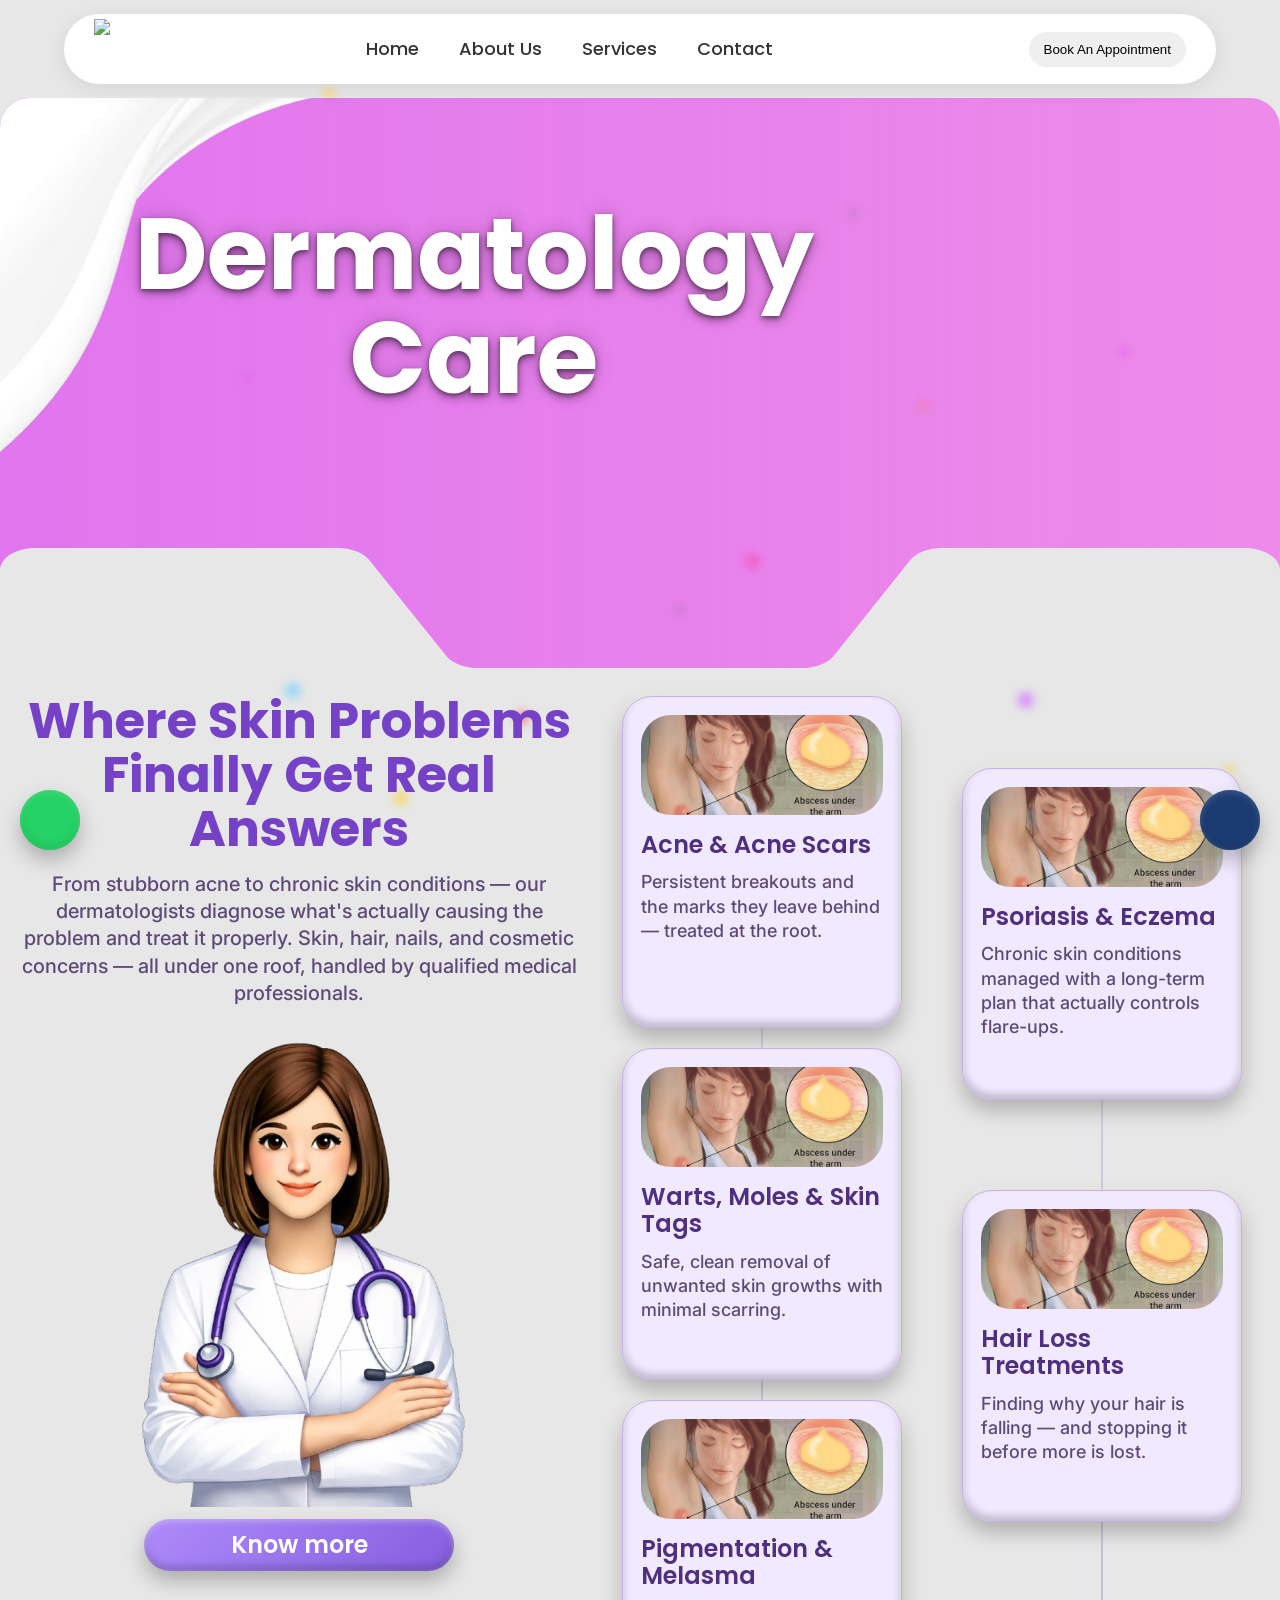
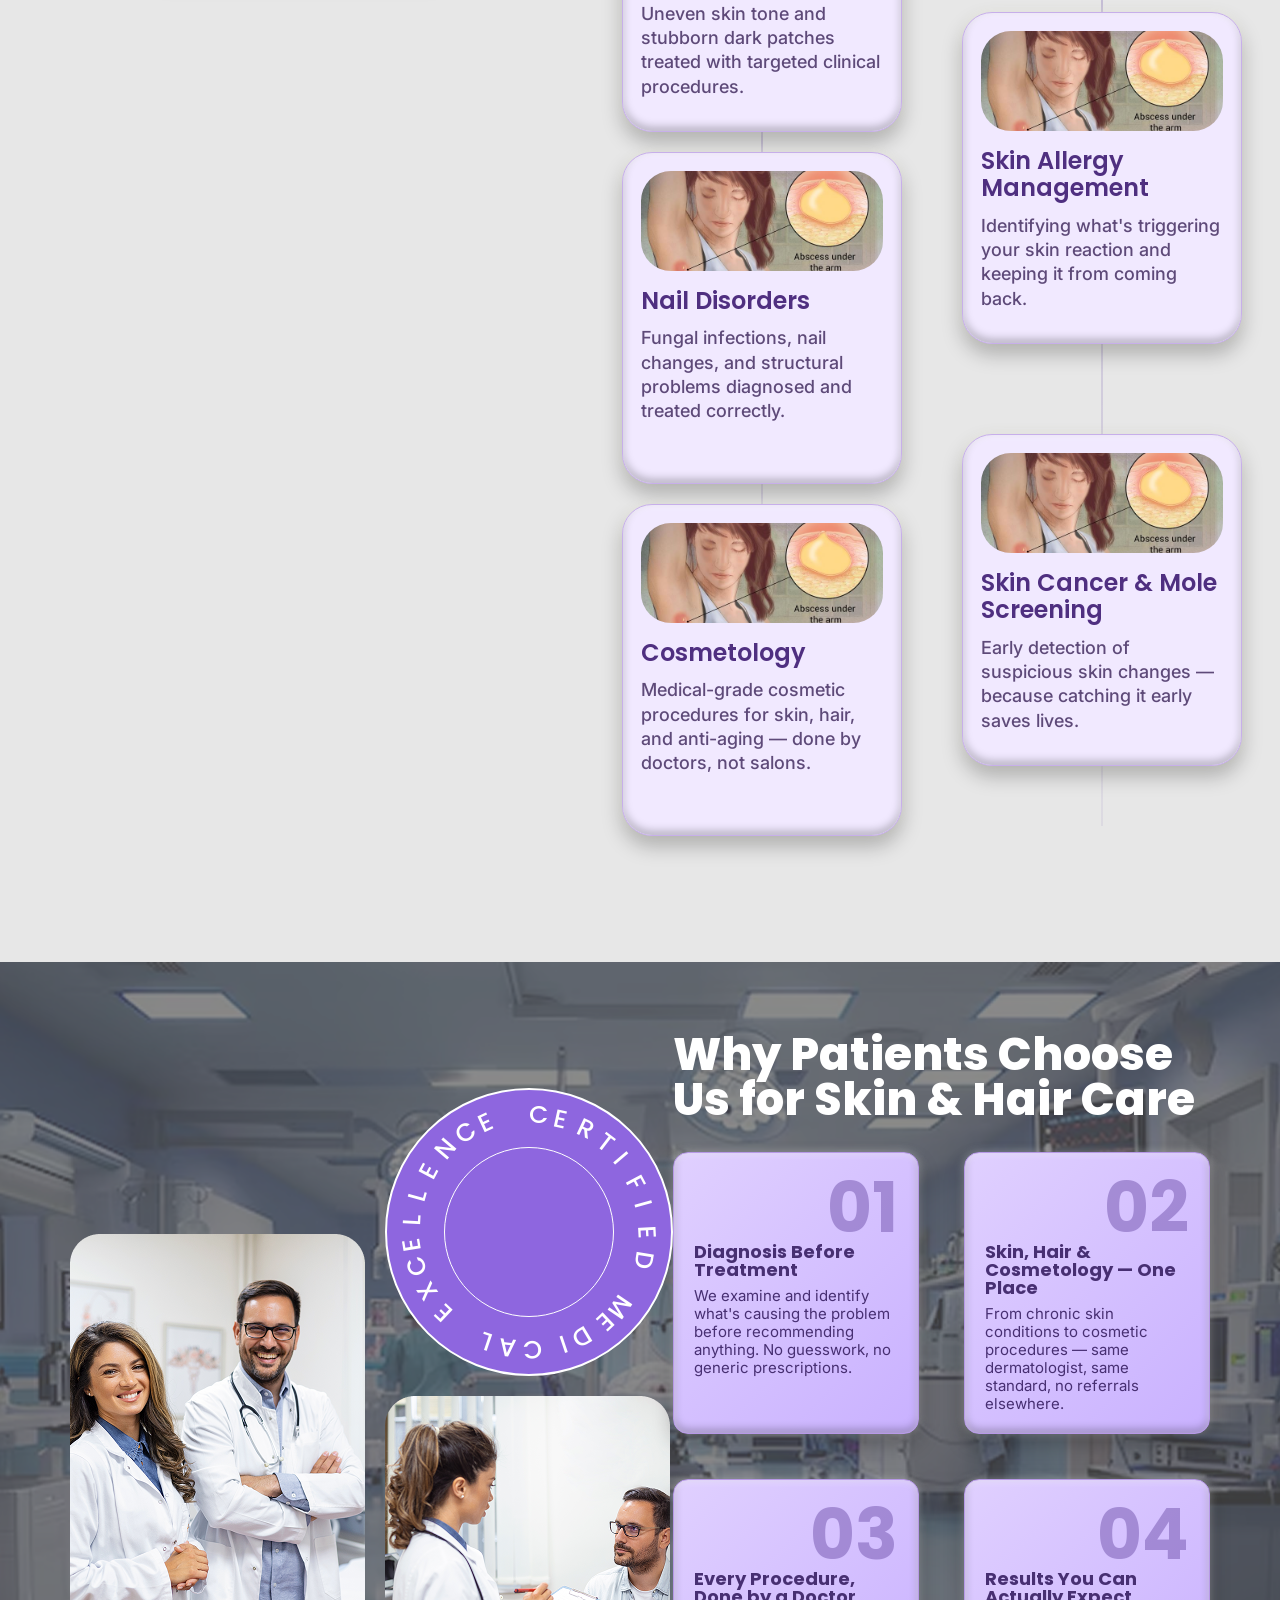
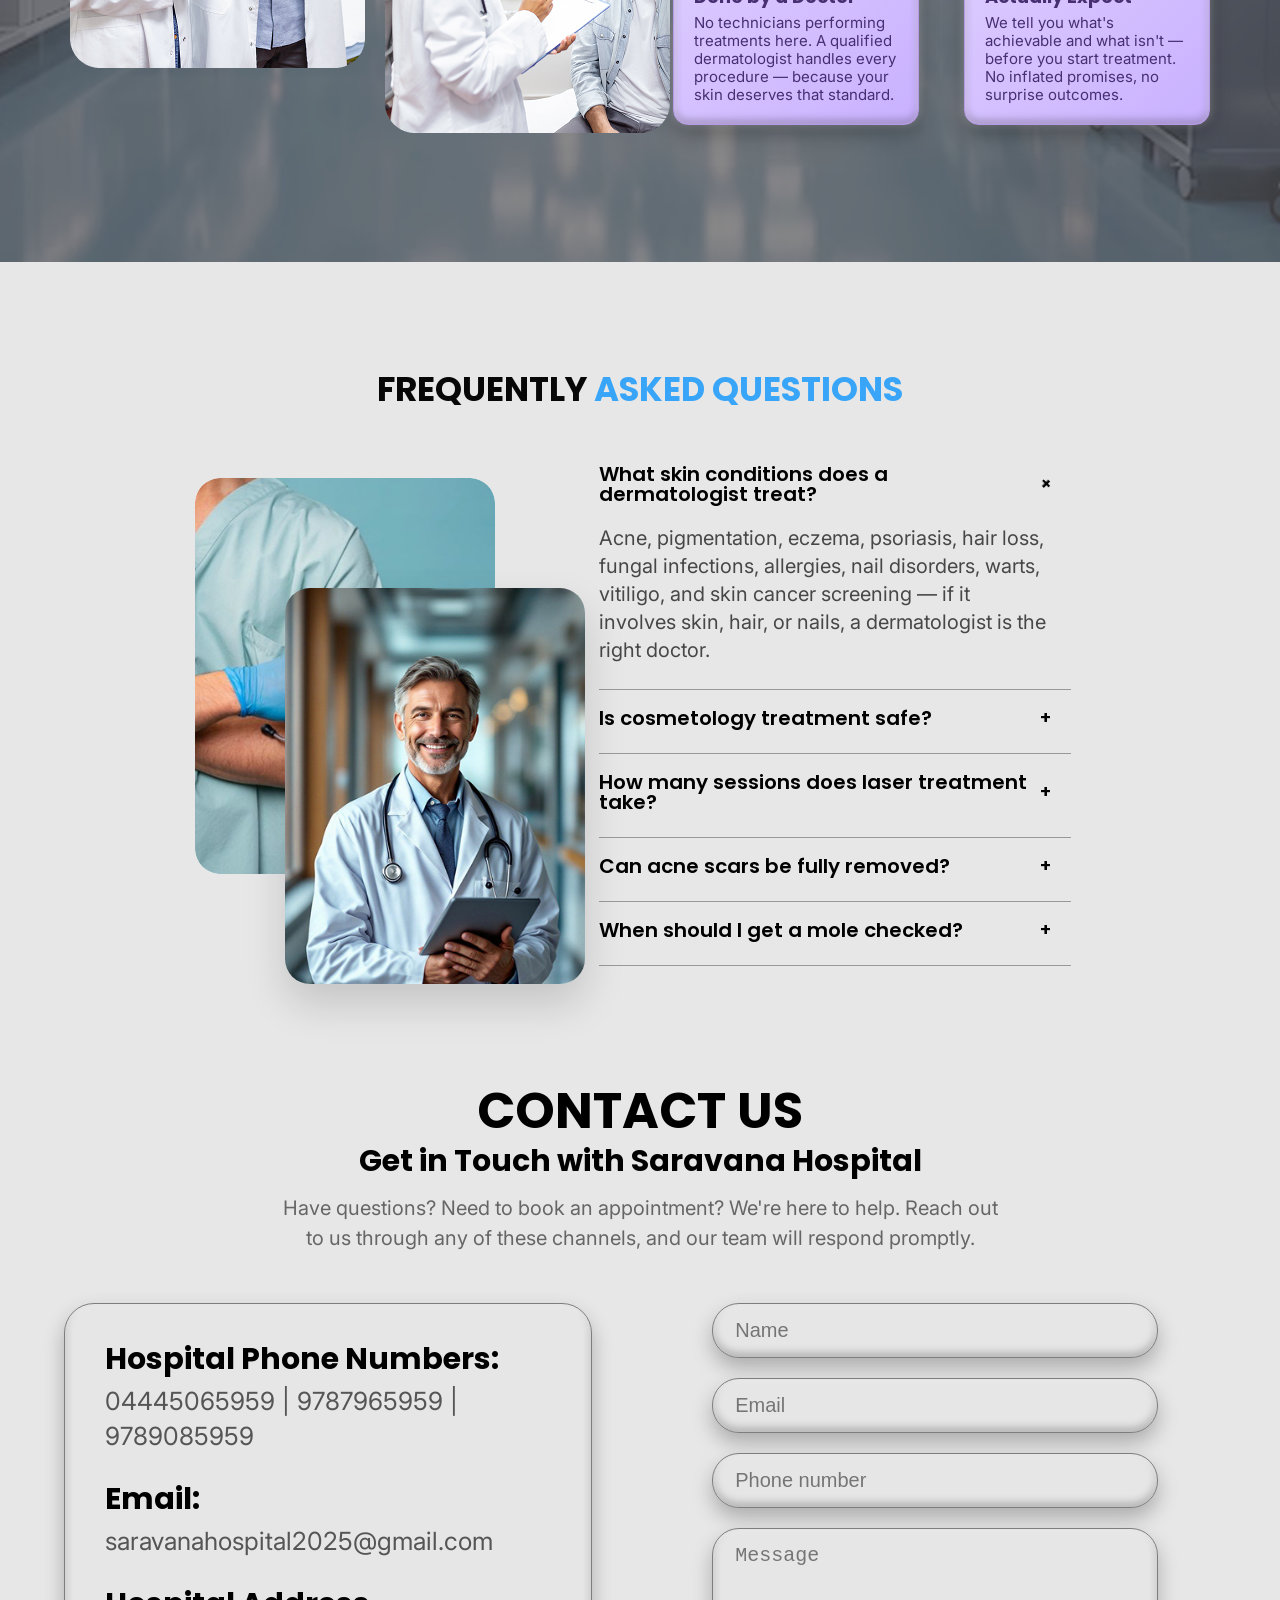
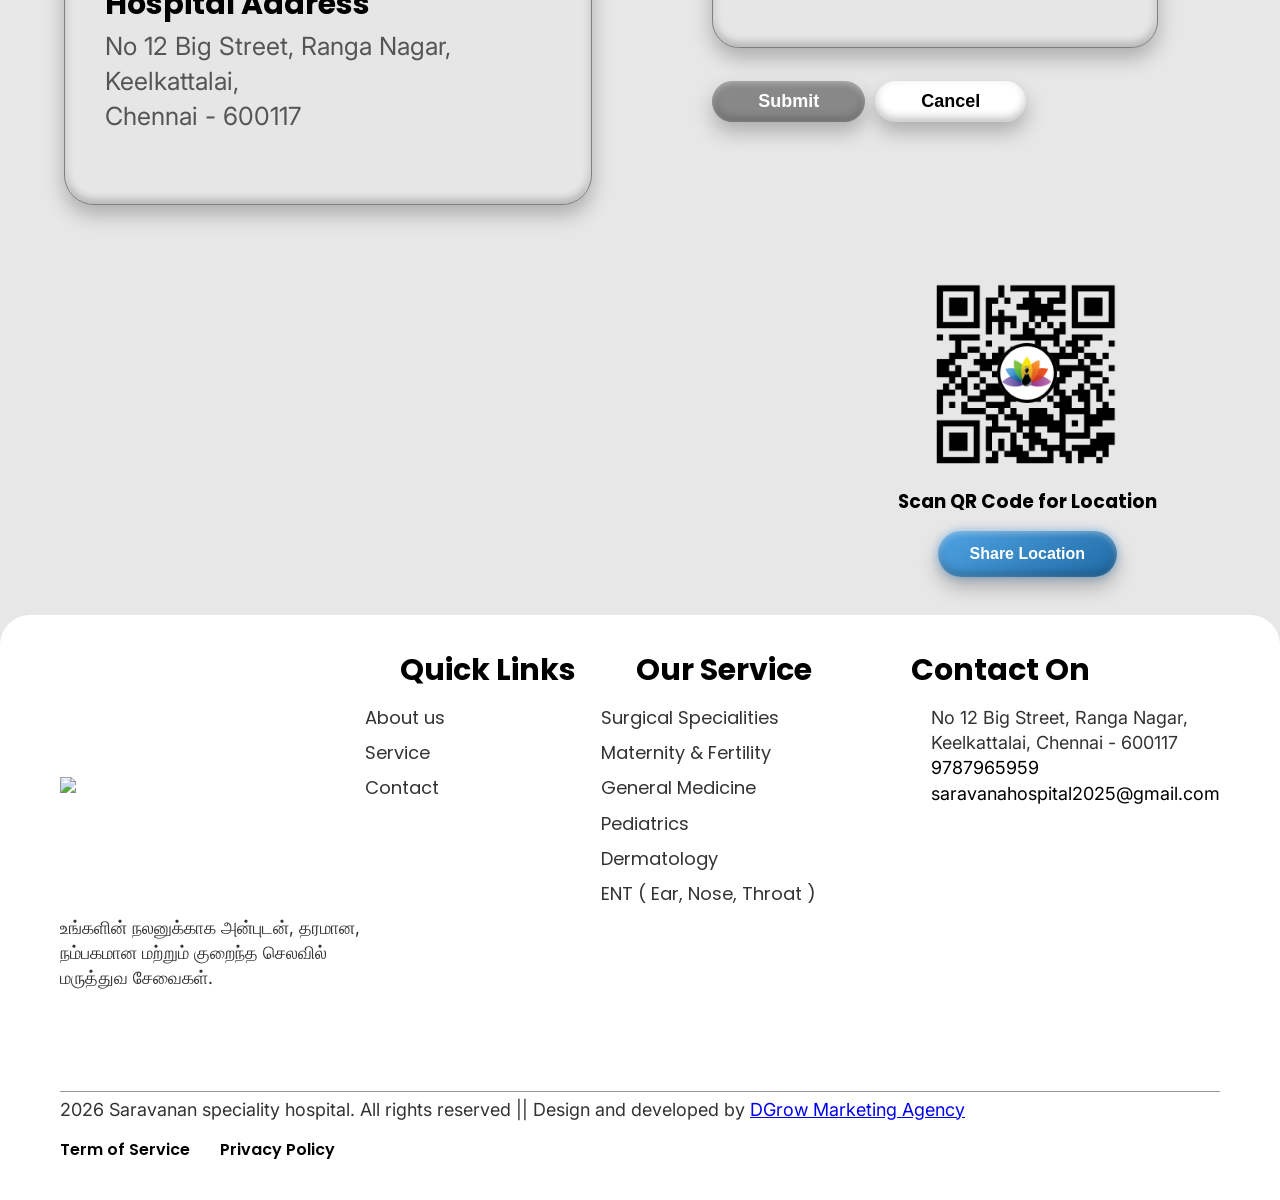
==== dermatology.html @ 681672e8 "first commit" ====
<!DOCTYPE html>
<html lang="en">
  <head>
    <meta charset="UTF-8" />
    <title>Saravavan Hospital</title>
    <meta name="viewport" content="width=device-width, initial-scale=1.0" />
    <script src="https://unpkg.com/gsap@3/dist/gsap.min.js"></script>

    <link rel="stylesheet" href="./style.css" />
    <link rel="stylesheet" href="./surgery-theme.css" />
    <link rel="stylesheet" href="./dermatology-theme.css" />

    <link
      rel="stylesheet"
      href="https://cdnjs.cloudflare.com/ajax/libs/font-awesome/7.0.1/css/all.min.css"
      integrity="sha512-2SwdPD6INVrV/lHTZbO2nodKhrnDdJK9/kg2XD1r9uGqPo1cUbujc+IYdlYdEErWNu69gVcYgdxlmVmzTWnetw=="
      crossorigin="anonymous"
      referrerpolicy="no-referrer"
    />
  </head>

  <body class="service-theme-yellow">
    <canvas id="particles-bg"></canvas>

    <div class="navbar">
      <img src="./img/Logo.png" id="navLogo" />

      <div class="nav-links">
        <ul>
          <li><a href="./index.html">Home</a></li>
          <li><a href="./index.html#about">About Us</a></li>
          <li class="services-btn">Services</li>
          <li><a href="./index.html#contact">Contact</a></li>
        </ul>
      </div>

      <button class="book-btn">Book An Appointment</button>

      <div class="hamburger">
        <span></span>
        <span></span>
        <span></span>
      </div>
    </div>

    <div class="sub-menu">
      <div class="menu-container">
        <ul>
          <li><a href="./general-medicine.html">General Medicine</a></li>
          <li><a href="./maternity.html">Maternity</a></li>
          <li><a href="./surgery.html">Surgery</a></li>
          <li><a href="./pediatricks.html">Pediatrics</a></li>
          <li><a href="./dermatology.html">Dermatology</a></li>
          <li><a href="./ent.html">ENT</a></li>
          <li><a href="./yoga.html">Yoga</a></li>
        </ul>
      </div>
    </div>

    <section class="page-top-section">
      <div class="page-top-section__content">
        <div class="page-top-layout page-top-layout--hero">
          <h1 class="hero-mid-title">
            <span>Dermatology</span>
            <span>Care</span>
          </h1>
          <div class="page-right-image">
            <img
              class="page-overlay"
              src="./img/logo-dep/saravanan 5.png"
              alt=""
            />
          </div>
        </div>
        <!-- <div class="page-ceter">
          <img src="./img/surgery.png" alt="" />
        </div> -->
      </div>

      <!-- SVG Shape -->
      <div class="page-top-section__shape">
        <svg
          viewBox="0 0 1440 215"
          preserveAspectRatio="none"
          xmlns="http://www.w3.org/2000/svg"
        >
          <path
            d="M0 40.0001C0 17.9087 17.9086 0 40 0H379.868C394.972 0 408.789 8.5079 415.587 21.9955L501.913 193.256C508.711 206.743 522.528 215.251 537.632 215.251H902.317C917.448 215.251 931.284 206.713 938.069 193.189L1023.93 22.0617C1030.72 8.53771 1044.55 0 1059.68 0H1400C1422.09 0 1440 17.9086 1440 40V215H0V40.0001Z"
            fill="#E7E7E7"
          />
        </svg>
      </div>
    </section>

    <section class="treatment-chain-section" id="advanced-treatments">
      <div class="treatment-chain-shell">
        <div class="treatment-chain-layout">
          <div class="treatment-chain-intro">
            <h2 class="reveal-on-scroll">
              Where Skin Problems Finally Get Real Answers
            </h2>
            <p class="reveal-on-scroll">
              From stubborn acne to chronic skin conditions — our dermatologists
              diagnose what's actually causing the problem and treat it
              properly. Skin, hair, nails, and cosmetic concerns — all under one
              roof, handled by qualified medical professionals.
            </p>

            <figure class="treatment-doctor reveal-on-scroll">
              <img
                src="./img/demimg.png"
                alt="Doctor portrait for treatment section"
              />
            </figure>

            <a href="#" class="treatment-chain-btn reveal-on-scroll"
              >Know more</a
            >
          </div>

          <div class="treatment-chain-grid">
            <div class="treatment-column treatment-column-left"></div>
            <div class="treatment-column treatment-column-right"></div>
          </div>
        </div>
      </div>
    </section>

    <!-- <section class="surgical-section">
      <h2>Surgical Specialties</h2>

      <div class="card-grid"></div>
    </section> -->

    <!-- MODAL (UNCHANGED) -->
    <div class="modal" id="modal">
      <div class="modal-content">
        <span class="close" onclick="closeModal()">&times;</span>
        <img id="modalImg" alt="Service image" />
        <div class="modal-text">
          <h2 id="modalTitle"></h2>
          <div id="modalDesc"></div>
          <a id="modalCta" class="modal-cta-btn" href="tel:04445065959"
            >Book Appointment</a
          >
        </div>
      </div>
    </div>

    <section class="why-container">
      <div class="img-why">
        <div class="why-img1">
          <img src="./img/w1.png" alt="" />
        </div>

        <div class="why-img2">
          <div class="why-img2-inner1">
            <!-- Circle Badge -->
            <div class="circle-con">
              <div class="outer-circle">
                <div class="text-circle" id="textCircle"></div>

                <div class="inner-circle">
                  <img src="./img/Logo.png" alt="" />
                </div>
              </div>
            </div>
          </div>

          <div class="why-img2-inner2">
            <img src="./img/w2.png" alt="" />
          </div>
        </div>
      </div>

      <div class="why-section-text">
        <div class="why-heading">
          <h2>Why Patients Choose Us for Skin & Hair Care</h2>
          <!-- <p>
            When you choose Saravanan Hospitals, you're choosing a healthcare
            partner that values your time, health, and peace of mind.
          </p> -->
        </div>

        <div class="why-box-container">
          <div class="why-box">
            <div class="why-box-head">
              <div class="why-box-icon">
                <img src="img/i (2).png" alt="" />
              </div>
              <div class="why-box-num">01</div>
            </div>
            <div class="why-box-body">
              <h3>Diagnosis Before Treatment</h3>
              <p>
                We examine and identify what's causing the problem before
                recommending anything. No guesswork, no generic prescriptions.
              </p>
            </div>
          </div>

          <div class="why-box">
            <div class="why-box-head">
              <div class="why-box-icon">
                <img src="img/i (1).png" alt="" />
              </div>
              <div class="why-box-num">02</div>
            </div>
            <div class="why-box-body">
              <h3>Skin, Hair & Cosmetology — One Place</h3>
              <p>
                From chronic skin conditions to cosmetic procedures — same
                dermatologist, same standard, no referrals elsewhere.
              </p>
            </div>
          </div>

          <div class="why-box">
            <div class="why-box-head">
              <div class="why-box-icon">
                <img src="img/i (3).png" alt="" />
              </div>
              <div class="why-box-num">03</div>
            </div>
            <div class="why-box-body">
              <h3>Every Procedure, Done by a Doctor</h3>
              <p>
                No technicians performing treatments here. A qualified
                dermatologist handles every procedure — because your skin
                deserves that standard.
              </p>
            </div>
          </div>

          <div class="why-box">
            <div class="why-box-head">
              <div class="why-box-icon">
                <img src="img/i (4).png" alt="" />
              </div>
              <div class="why-box-num">04</div>
            </div>
            <div class="why-box-body">
              <h3>Results You Can Actually Expect</h3>
              <p>
                We tell you what's achievable and what isn't — before you start
                treatment. No inflated promises, no surprise outcomes.
              </p>
            </div>
          </div>
        </div>
      </div>
    </section>

    <!-- ====================================== -->
    <section class="faq-section">
      <h1 class="section-title">
        FREQUENTLY
        <span> ASKED QUESTIONS</span>
      </h1>
      <div class="faq-wrapper">
        <!-- LEFT -->
        <div class="faq-left">
          <div>
            <img src="./img/Rectangle 89.jpg.jpeg" class="img-back" alt="" />
          </div>

          <div class="img-front">
            <img src="./img/Rectangle 90.jpg.jpeg" alt="" />
          </div>
        </div>
        <!-- RIGHT -->
        <div class="faq-right">
          <div class="faq-item active">
            <div class="faq-question">
              What skin conditions does a dermatologist treat?
              <span>+</span>
            </div>
            <div class="faq-answer">
              <p>
                Acne, pigmentation, eczema, psoriasis, hair loss, fungal
                infections, allergies, nail disorders, warts, vitiligo, and skin
                cancer screening — if it involves skin, hair, or nails, a
                dermatologist is the right doctor.
              </p>
            </div>
          </div>

          <div class="faq-item">
            <div class="faq-question">
              Is cosmetology treatment safe?

              <span>+</span>
            </div>
            <div class="faq-answer">
              <p>
                When performed by a qualified dermatologist in a clinical
                setting — yes. Every procedure follows strict medical protocols
                with proper pre and post-procedure care.
              </p>
            </div>
          </div>

          <div class="faq-item">
            <div class="faq-question">
              How many sessions does laser treatment take?

              <span>+</span>
            </div>
            <div class="faq-answer">
              <p>
                It depends on the treatment. Laser hair removal typically needs
                6–8 sessions. Pigmentation and scar treatments vary. Your
                dermatologist will give a realistic estimate at your first
                consultation.
              </p>
            </div>
          </div>

          <div class="faq-item">
            <div class="faq-question">
              Can acne scars be fully removed?

              <span>+</span>
            </div>
            <div class="faq-answer">
              <p>
                Significant improvement is achievable with treatments like laser
                resurfacing and microneedling. Complete removal depends on scar
                depth and type — your dermatologist will set honest
                expectations.
              </p>
            </div>
          </div>
          <div class="faq-item">
            <div class="faq-question">
              When should I get a mole checked?
              <span>+</span>
            </div>
            <div class="faq-answer">
              <p>
                Any mole that changes in size, shape, or colour — or bleeds,
                itches, or develops an irregular border — needs same-week
                evaluation. Don't wait on a changing mole.
              </p>
            </div>
          </div>
        </div>
      </div>
    </section>
    <!-- ====================================== -->
    <section class="contact-section">
      <!-- HEADER -->
      <div class="contact-header">
        <h1>CONTACT US</h1>
        <h3>Get in Touch with Saravana Hospital</h3>
        <p>
          Have questions? Need to book an appointment? We're here to help. Reach
          out to us through any of these channels, and our team will respond
          promptly.
        </p>
      </div>

      <!-- CONTENT -->
      <div class="contact-content">
        <!-- LEFT -->
        <div class="contact-info">
          <h4>Hospital Phone Numbers:</h4>
          <p>04445065959 | 9787965959 | 9789085959</p>

          <h4>Email:</h4>
          <p>saravanahospital2025@gmail.com</p>

          <h4>Hospital Address</h4>
          <p>
            No 12 Big Street, Ranga Nagar, Keelkattalai,<br />
            Chennai - 600117
          </p>
        </div>

        <!-- RIGHT -->
        <form class="contact-form">
          <input type="text" placeholder="Name" required />
          <input type="email" placeholder="Email" required />
          <input type="tel" placeholder="Phone number" />
          <textarea placeholder="Message"></textarea>

          <div class="form-actions">
            <button type="submit" class="submit-btn">Submit</button>
            <button type="reset" class="cancel-btn">Cancel</button>
          </div>
        </form>
      </div>

      <!-- MAP -->
      <div class="contact-map">
        <iframe
          src="https://www.google.com/maps/embed?pb=!1m18!1m12!1m3!1d3888.250554224529!2d80.1851113!3d12.955812699999997!2m3!1f0!2f0!3f0!3m2!1i1024!2i768!4f13.1!3m3!1m2!1s0x3a525f83f488df1f%3A0x58ddeb632de4687f!2sSARAVANAN%20SPECIALITY%20HOSPITAL!5e0!3m2!1sen!2sin!4v1770749815197!5m2!1sen!2sin"
          width="100%"
          height="450"
          style="border: 0"
          allowfullscreen=""
          loading="lazy"
          referrerpolicy="no-referrer-when-downgrade"
        ></iframe>
        <div class="qr-section">
          <img src="./img/qr-code.png" alt="QR Code" />
          <h3>Scan QR Code for Location</h3>
          <button id="shareBtn" class="share-btn">
            Share Location <i class="fa-solid fa-share"></i>
          </button>

          <div id="shareOptions" class="share-popup">
            <a id="whatsappShare" target="_blank">WhatsApp</a>
            <a id="facebookShare" target="_blank">Facebook</a>
            <a id="twitterShare" target="_blank">Twitter</a>
            <a id="linkedinShare" target="_blank">LinkedIn</a>
          </div>
        </div>
      </div>
    </section>
    <!-- ====================================== -->

    <!--  -->

    <footer class="footer">
      <div class="footer-top">
        <!-- COL 1 -->
        <div>
          <div class="logo">
            <!-- Replace with real logo -->
            <img src="./img/Logo.png" />
          </div>

          <p>
            உங்களின் நலனுக்காக அன்புடன், தரமான, நம்பகமான மற்றும் குறைந்த செலவில்
            மருத்துவ சேவைகள்.
          </p>

          <div class="social">
            <a href="#"><i class="fab fa-facebook-f"></i></a>
            <a href="#"><i class="fab fa-twitter"></i></a>
            <a href="#"><i class="fab fa-instagram"></i></a>
          </div>
        </div>

        <!-- COL 2 -->
        <div>
          <h3>Quick Links</h3>
          <ul>
            <li>About us</li>
            <li>Service</li>
            <li>Contact</li>
          </ul>
        </div>

        <!-- COL 3 -->
        <div>
          <h3>Our Service</h3>
          <ul>
            <li>Surgical Specialities</li>
            <li>Maternity & Fertility</li>
            <li>General Medicine</li>
            <li>Pediatrics</li>
            <li>Dermatology</li>
            <li>ENT ( Ear, Nose, Throat )</li>
          </ul>
        </div>

        <!-- COL 4 -->
        <div>
          <h3>Contact On</h3>

          <div class="contact-item">
            <i class="fa-solid fa-location-dot"></i>
            <p>No 12 Big Street, Ranga Nagar, Keelkattalai, Chennai - 600117</p>
          </div>

          <div class="contact-item">
            <i class="fa-solid fa-phone"></i>
            <p><a href="tel:919787965959">9787965959</a></p>
          </div>

          <div class="contact-item">
            <i class="fa-solid fa-envelope"></i>
            <p>
              <a href="mailto:saravanahospital2025@gmail.com"
                >saravanahospital2025@gmail.com</a
              >
            </p>
          </div>
        </div>
      </div>

      <!-- DIVIDER -->
      <div class="footer-divider"></div>

      <!-- BOTTOM -->
      <div class="footer-bottom">
        <p>
          2026 Saravanan speciality hospital. All rights reserved || Design and
          developed by <a href="#">DGrow Marketing Agency</a>
        </p>

        <div class="footer-links">
          <a href="#">Term of Service</a>
          <a href="#">Privacy Policy</a>
        </div>
      </div>
    </footer>

    <!-- WhatsApp Button -->
    <a
      href="https://wa.me/919787965959 "
      class="float-btn whatsapp"
      target="_blank"
    >
      <i class="fab fa-whatsapp"></i>
      <span class="wave"></span>
    </a>

    <!-- Call Button -->
    <a href="tel:+919787965959 " class="float-btn call">
      <i class="fas fa-phone"></i>
      <span class="wave"></span>
    </a>
    <!--  -->
    <!--  -->

    <script src="./js/glabal.js"></script>
    <script src="./js/dermatology.js"></script>
  </body>
</html>
---- style.css ----
@import url("https://fonts.googleapis.com/css2?family=Inter:ital,opsz,wght@0,14..32,100..900;1,14..32,100..900&family=Poppins:ital,wght@0,100;0,200;0,300;0,400;0,500;0,600;0,700;0,800;0,900;1,100;1,200;1,300;1,400;1,500;1,600;1,700;1,800;1,900&family=Staatliches&display=swap");
* {
  margin: 0;
  padding: 0;
  box-sizing: border-box;
}
html {
  scroll-behavior: smooth;
}
body {
  font-family: "Poppins", sans-serif;
  background: #e7e7e7;
  overflow-x: hidden;
  line-height: 1;
  position: relative;
}

#particles-bg {
  position: fixed;
  top: 0;
  left: 0;
  width: 100%;
  height: 100%;
  z-index: -1;
  pointer-events: none;
  filter: blur(5px);
}

p {
  font-family: "Inter", sans-serif;
  line-height: 1.2;
}

/* ================= ENTRY ================= */

#entryOverlay {
  position: fixed;
  inset: 0;
  background: #e7e7e7;
  display: flex;
  justify-content: center;
  align-items: center;
  perspective: 1000px;
  z-index: 9999;
  overflow: hidden;
}

.logo {
  position: relative;
  width: 300px;
  height: 260px;
  transform-style: preserve-3d;
}
#logo h2 {
  opacity: 0;
  transform: translateY(200px);
  text-align: center;
}
/* petals */

.petal-img {
  position: absolute;
  left: 50%;
  bottom: 0;
  width: 140px;
  transform-origin: 50% 95%;
  opacity: 0;
  transform: translateX(-50%) scale(0.2) rotate(0deg);
  filter: drop-shadow(0 18px 20px rgba(0, 0, 0, 0.45));
}

.p1 {
  --r: -80deg;
}
.p2 {
  --r: -55deg;
}
.p3 {
  --r: -30deg;
}
.p4 {
  --r: 0deg;
}
.p5 {
  --r: 30deg;
}
.p6 {
  --r: 55deg;
}
.p7 {
  --r: 80deg;
}

/* center */

.center-img {
  position: absolute;
  left: 50%;
  bottom: -90px;
  width: 160px;
  transform: translateX(-50%) scale(0);
  opacity: 0;
}

/* plus */

.plus-main {
  position: absolute;
  right: -160px;
  top: -120px;
  opacity: 0;
  transform: scale(0);
}

.plus-main img {
  width: 100px;
}

/* welcome */

.welcome {
  position: absolute;
  text-align: center;
  color: #38a5f8;
  font-size: 32px;
  font-weight: bold;
  opacity: 0;
}

.welcome img {
  width: 180px;
  display: block;
  margin: auto;
}

/* ================= NAV ================= */

.navbar {
  height: 70px;
  background: white;
  display: flex;
  align-items: center;
  justify-content: space-between;
  padding: 0 30px;
  width: 90%;
  margin: 14px auto;
  border-radius: 40px;
  box-shadow: 0 4px 20px rgba(0, 0, 0, 0.08);
  position: relative;
  z-index: 100;
}

.navbar img {
  height: 60px;
}
.nav-links ul {
  display: flex;
  align-items: center;
  justify-content: center;
  gap: 40px;
}

.nav-links ul li {
  list-style: none;
  font-size: 18px;
  font-weight: 500;
  color: #333;
  position: relative;
  cursor: pointer;
}
.nav-links ul li a {
  text-decoration: none;
  color: inherit;
}
.sub-menu {
  position: absolute;
  top: -20px;
  left: 0;
  width: 100%;
  height: 100vh;
  z-index: 1000;
  display: none;
}

/* .sub-menu ul {
  display: flex;
  flex-direction: column;
  align-items: center;
  justify-content: center;
  gap: 20px;
  margin-top: 130px;
} */
/* .sub-menu ul {
  display: flex;
  flex-direction: column;
  align-items: center;
  justify-content: center;
  gap: 20px;
  margin-top: 130px;

  transform: scale(0.9);
  transition: 0.4s ease;
}

.sub-menu.active ul {
  transform: scale(1);
} */
.sub-menu {
  position: fixed;
  inset: 0;
  background: rgba(0, 0, 0, 0.4);
  backdrop-filter: blur(6px);

  display: flex;
  justify-content: center;
  align-items: center;

  opacity: 0;
  visibility: hidden;
  transition: 0.4s ease;

  z-index: 1000;
}

.sub-menu.active {
  opacity: 1;
  visibility: visible;
}
.menu-container {
  transform: scale(0.7);
  opacity: 0;
  transition: 0.4s ease;
}

.sub-menu.active .menu-container {
  transform: scale(1);
  opacity: 1;
}

.sub-menu ul {
  display: flex;
  flex-direction: column;
  gap: 20px;
}

.sub-menu ul li {
  list-style: none;
  transform: translateY(40px);
  opacity: 0;
  transition: 0.5s ease;
}

.sub-menu.active ul li {
  transform: translateY(0);
  opacity: 1;
}

.sub-menu ul li {
  list-style: none;
}
.sub-menu ul li a {
  width: 400px;
  height: 50px;
  padding: 14px 32px;
  font-size: 16px;
  font-weight: 600;
  color: white;
  border: none;
  border-radius: 50px;
  cursor: pointer;
  display: flex;
  align-items: center;
  justify-content: center;
  text-decoration: none;
  text-shadow: 0px 0px 4px rgba(0, 0, 0, 0.25);
  transition: all 0.3s ease;
}
.sub-menu ul li:nth-child(1) a {
  background: linear-gradient(145deg, #4fa3e3, #38a5f8);

  box-shadow: inset 0 2px 6px rgba(255, 255, 255, 0.4),
    inset 0 -4px 8px rgba(0, 0, 0, 0.25), 0 10px 20px rgba(0, 0, 0, 0.25),
    0 0 10px rgba(0, 140, 255, 0.4);
}
.sub-menu ul li:nth-child(2) a {
  background: linear-gradient(145deg, #ab8cfe, #644e9f);

  box-shadow: inset 0 2px 6px rgba(255, 255, 255, 0.4),
    inset 0 -4px 8px rgba(0, 0, 0, 0.25), 0 10px 20px rgba(0, 0, 0, 0.25),
    0 0 10px rgba(255, 0, 195, 0.4);
}
.sub-menu ul li:nth-child(3) a {
  background: linear-gradient(145deg, #f9dd5e, #fdd82a);

  box-shadow: inset 0 2px 6px rgba(255, 255, 255, 0.4),
    inset 0 -4px 8px rgba(0, 0, 0, 0.25), 0 10px 20px rgba(0, 0, 0, 0.25),
    0 0 10px rgba(255, 242, 0, 0.4);
}
.sub-menu ul li:nth-child(4) a {
  background: linear-gradient(145deg, #fa84c3, #d15497);

  box-shadow: inset 0 2px 6px rgba(255, 255, 255, 0.4),
    inset 0 -4px 8px rgba(0, 0, 0, 0.25), 0 10px 20px rgba(0, 0, 0, 0.25),
    0 0 10px rgba(237, 21, 245, 0.4);
}
.sub-menu ul li:nth-child(5) a {
  background: linear-gradient(145deg, #ff94ef, #a74e9a);

  box-shadow: inset 0 2px 6px rgba(255, 255, 255, 0.4),
    inset 0 -4px 8px rgba(0, 0, 0, 0.25), 0 10px 20px rgba(0, 0, 0, 0.25),
    0 0 10px rgba(255, 0, 247, 0.4);
}
.sub-menu ul li:nth-child(6) a {
  background: linear-gradient(145deg, #acf884, #55ea07);

  box-shadow: inset 0 2px 6px rgba(255, 255, 255, 0.4),
    inset 0 -4px 8px rgba(0, 0, 0, 0.25), 0 10px 20px rgba(0, 0, 0, 0.25),
    0 0 10px rgba(255, 0, 247, 0.4);
  background-color: #55ea07;
}
.sub-menu ul li:nth-child(7) a {
  background: linear-gradient(145deg, #fdd9de, #e1c1c6);

  box-shadow: inset 0 2px 6px rgba(255, 255, 255, 0.4),
    inset 0 -4px 8px rgba(0, 0, 0, 0.25), 0 10px 20px rgba(0, 0, 0, 0.25),
    0 0 10px rgba(255, 186, 186, 0.4);
  background-color: #e1c1c6;
}

.sub-menu ul li:hover {
  transform: scale(1.13);
  transition: transform 0.3s ease;
  opacity: 0.8;
}

.sub-menu.active ul li:nth-child(1) {
  transition-delay: 0.1s;
}
.sub-menu.active ul li:nth-child(2) {
  transition-delay: 0.2s;
}
.sub-menu.active ul li:nth-child(3) {
  transition-delay: 0.3s;
}
.sub-menu.active ul li:nth-child(4) {
  transition-delay: 0.4s;
}
.sub-menu.active ul li:nth-child(5) {
  transition-delay: 0.5s;
}
.sub-menu.active ul li:nth-child(6) {
  transition-delay: 0.6s;
}
.sub-menu.active ul li:nth-child(7) {
  transition-delay: 0.7s;
}

.hamburger {
  display: none;
  flex-direction: column;
  gap: 5px;
  cursor: pointer;
}

.hamburger span {
  width: 25px;
  height: 3px;
  background: black;
  transition: 0.3s ease;
}
.book-btn {
  padding: 10px 15px;
  border-radius: 20px;
  border: none;
}
@media (max-width: 768px) {
  .nav-links {
    position: fixed;
    top: 0;
    right: -100%;
    height: 100vh;
    width: 250px;
    background: white;
    flex-direction: column;
    padding-top: 100px;
    transition: 0.4s ease;
  }

  .nav-links.active {
    right: 0;
  }

  .nav-links ul {
    flex-direction: column;
    gap: 25px;
  }

  .hamburger {
    display: flex;
  }

  .book-btn {
    display: none;
  }
}

#home {
  opacity: 0;
  position: relative;
  z-index: 1;
}
.hero {
  position: relative;
  max-width: 100%;
  height: 75vh;
  font-size: 40px;
}
.overlay-dot {
  position: absolute;
  top: 50%;
  left: 50%;
  transform: translate(-50%, -50%);
  width: 55%;
}
.overlay-block {
  position: absolute;
  top: 70%;
  width: 35%;
}
.left-block {
  left: -35%;
  transform: translate(50%, -50%);
}
.right-block {
  right: -18%;
  top: 20%;
  width: 20%;
  transform: translate(-50%, -50%);
}
.hero-content {
  position: relative;
  z-index: 10;
}

.hexagon-container {
  position: relative;
  width: 100%;
  height: 100%;
  margin-top: 30px;
  margin-left: 80px;
  perspective: 1200px;
}

.top-hexagon,
.middle-hexagon,
.third-hexagon,
.bottom-hexagon {
  position: relative;
}
.top-hexagon .hex-1 {
  position: absolute;
  top: 60px;
  left: 22%;
}
.top-hexagon .hex-2 {
  position: absolute;
  top: 0px;
  left: 28%;
}
.top-hexagon .hex-3 {
  position: absolute;
  top: 60px;
  left: 35%;
}
.top-hexagon .hex-4 {
  position: absolute;
  top: 0px;
  left: 42%;
}
.top-hexagon .hex-5 {
  position: absolute;
  top: 60px;
  left: 49%;
}
.top-hexagon .hex-6 {
  position: absolute;
  top: 0px;
  left: 56%;
}
.top-hexagon .hex-7 {
  position: absolute;
  top: 60px;
  left: 63%;
}

.middle-hexagon .hex-2 {
  position: absolute;
  top: 120px;
  left: 28%;
}
.middle-hexagon .hex-3 {
  position: absolute;
  top: 180px;
  left: 35%;
}
.middle-hexagon .hex-4 {
  width: 205px;
  height: 195px;
  position: absolute;
  top: 75px;
  left: 39.2%;
  z-index: 100;
  background: transparent;
  overflow: hidden;
}
.middle-hexagon .hex-4 .inner-hex {
  width: 205px;
  height: 195px;
}
.middle-hexagon .hex-5 {
  position: absolute;
  top: 180px;
  left: 49%;
}
.middle-hexagon .hex-6 {
  position: absolute;
  top: 120px;
  left: 56%;
}
.third-hexagon .hex-2 {
  position: absolute;
  top: 240px;
  left: 28%;
}
.third-hexagon .hex-3 {
  position: absolute;
  top: 300px;
  left: 35%;
}
.third-hexagon .hex-4 {
  position: absolute;
  top: 245px;
  left: 42%;
}
.third-hexagon .hex-5 {
  position: absolute;
  top: 300px;
  left: 49%;
}
.third-hexagon .hex-6 {
  position: absolute;
  top: 240px;
  left: 56%;
}

.bottom-hexagon .hex-4 {
  width: 140px;
  height: 120px;
  position: absolute;
  top: 360px;
  left: 41.3%;
  background-color: transparent;
}
.bottom-hexagon .hex-4 .inner-hex {
  width: 130px;
  height: 110px;
}
.bottom-hexagon .hex-3 {
  position: absolute;
  top: 440px;
  left: 49%;
  display: none;
}
.bottom-hexagon .hex-5 {
  width: 110px;
  height: 90px;
  position: absolute;
  top: 490px;
  left: 42.4%;
  background-color: transparent;
}
.bottom-hexagon .hex-5 .inner-hex {
  width: 100px;
  height: 90px;
}

.hexagon {
  /* width: 120px; */
  /* height: 100px; */
  /* background: linear-gradient(135deg, #7f8387, #cbcbcd); */
  /* box-shadow: inset 0 2px 6px rgba(255, 255, 255, 0.4),
    inset 0 -4px 8px rgba(0, 0, 0, 0.25), 0 10px 20px rgba(0, 0, 0, 0.25),
    0 0 10px rgba(233, 233, 233, 0.4); */
  clip-path: polygon(25% 0%, 75% 0%, 100% 50%, 75% 100%, 25% 100%, 0% 50%);
  color: white;
  font-size: 20px;
  font-weight: bold;
  display: flex;
  align-items: center;
  justify-content: center;
  background-color: #ffffff;
  transform-style: preserve-3d;
  will-change: transform;
}

.inner-hex {
  width: 120px;
  height: 105px;
  clip-path: polygon(25% 0%, 75% 0%, 100% 50%, 75% 100%, 25% 100%, 0% 50%);
  display: flex;
  align-items: center;
  justify-content: center;
}
.inner-hex img {
  width: 100%;
}

.hex-1 .inner-hex,
.hex-7 .inner-hex {
  width: 100px;
  height: 90px;
}
.top-hexagon .hex-3 {
  /* background: #ecc245;

  box-shadow: inset 0 2px 6px rgba(255, 255, 255, 0.4),
    inset 0 -4px 8px rgba(255, 255, 255, 0.25),
    0 10px 20px rgba(255, 255, 255, 0.25), 0 0 10px rgba(255, 238, 128, 0.4); */
}
.top-hexagon .hex-3:hover .hexagon {
  /* filter: drop-shadow(0 0 10px #e3ae00) drop-shadow(0 0 20px #f7e500);
  transition: all 0.5s ease-in-out; */
}

.top-hexagon .hex-4 {
  /* box-shadow: inset 0 2px 6px rgba(255, 255, 255, 0.4),
    inset 0 -4px 8px rgba(0, 0, 0, 0.25), 0 10px 20px rgba(0, 0, 0, 0.25),
    0 0 10px rgba(255, 255, 0, 0.4);
  background: linear-gradient(135deg, #55ea07, #61cc2e); */
}
.top-hexagon .hex-5 {
  /* background: linear-gradient(135deg, #38a5f8, #3580b9); */
}

.middle-hexagon .hex-3 {
  /* background: linear-gradient(135deg, #644e9f, #644e9f); */
}

.middle-hexagon .hex-5 {
  /* background: linear-gradient(135deg, #d15497, #d15497); */
}
.third-hexagon .hex-4 {
  /* background: linear-gradient(135deg, #da63df, #a74e9a); */
}

.top-hexagon {
  display: flex;
  align-items: center;
  justify-content: center;
}

/* .hex-1,
      .hex-3,
      .hex-5,
      .hex-7 {
        margin-top: 100px;
      } */
.hex-1,
.hex-7 {
  width: 100px;
  height: 90px;
}

.middle-hexagon,
.third-hexagon,
.bottom-hexagon {
  display: flex;
  justify-content: center;
}
/* .top-hexagon .hex-3,
      .top-hexagon .hex-5 {
        margin-top: 100px;
      } */
/* .middle-hexagon .hex-3,
      .middle-hexagon .hex-5 {
        margin-top: 50px;
      }

      .third-hexagon .hex-3,
      .third-hexagon .hex-5 {
        margin-top: 60px;
      } */
.hex-1 .inner-hex,
.hex-7 .inner-hex {
  width: 100px;
  height: 90px;
}

.middle-hexagon .hex-4 .inner-hex img {
  width: 90%;
}
/* ===== Base hidden state ===== */
.hexagon {
  transition: transform 2.4s cubic-bezier(0.22, 1, 0.36, 1), opacity 1s ease;
  /* box-shadow 2.4s ease; */
  opacity: 0;
}

/* about us */
.about-section {
  padding: 100px 80px;
  display: grid;
  grid-template-columns: repeat(2, 1fr);
  gap: 30px;
}

.about-highlight {
  background: #3580b9;
  color: #fff;
  padding: 10px 20px;
  border-radius: 20px;
  width: fit-content;
}
.left-about {
  display: grid;
  grid-template-rows: 1fr 1fr;
}
.left-about h2 {
  font-size: 40px;
  margin: 15px 0;
}

#aboutText {
  color: #555;
  line-height: 1.6;
}

/* ===== 5-slot strip ===== */

.about-img-slider {
  display: flex;
  justify-content: center;
  align-items: flex-end;
  gap: 30px;
  margin-top: 30px;
}

/* slots (fixed = 5 only) */
.slide-img {
  width: 100px;
  height: 140px;
  border-radius: 20px;
  overflow: hidden;
  cursor: pointer;
  transition: 0.35s;
  background: #ccc;
  opacity: 0.5;
  transform: scale(0.9);
}

.slide-img img {
  width: 100%;
  height: 100%;
  object-fit: cover;
}

/* center active */
.slide-img.active {
  opacity: 1;
  transform: scale(1.2);
  outline: 3px solid #3580b9;
}

/* stagger look preserved */
.slide-img.pos-0 {
  margin-bottom: 50px;
}
.slide-img.pos-1 {
  margin-bottom: 80px;
}
.slide-img.pos-2 {
  margin-bottom: 120px;
}
.slide-img.pos-3 {
  margin-bottom: 80px;
}
.slide-img.pos-4 {
  margin-bottom: 50px;
}

/* right image */

.about-main-img {
  display: flex;
  align-items: center;
  justify-content: center;
  border-radius: 40px;
  width: 450px;
  height: 600px;
  overflow: hidden;
  border-radius: 40px;
  margin: 0 auto;
}

.about-main-img img {
  width: 100%;
  height: 100%;
  object-fit: cover;
}
#mainImg {
  border-radius: 40px;
}
.aboutText {
  height: 150px;
}

/* smooth fade for main image */
#mainImg {
  border-radius: 40px;
  opacity: 1;
  transition: opacity 0.5s ease, transform 0.5s ease;
}

/* smooth fade for text */
#aboutText {
  color: #555;
  line-height: 1.6;
  opacity: 1;
  transform: translateY(0);
  transition: opacity 0.5s ease, transform 0.5s ease;
}

/* when content is changing */
.fade-out {
  opacity: 0 !important;
  transform: translateY(10px);
}

/* thumbnail smooth movement */
.slide-img {
  width: 100px;
  height: 140px;
  border-radius: 20px;
  overflow: hidden;
  cursor: pointer;
  transition: all 0.45s ease;
  background: #ccc;
  opacity: 0.5;
  transform: scale(0.9);
}
.about-img-slider {
  display: flex;
  justify-content: center;
  align-items: flex-end;
  gap: 30px;
  margin-top: 30px;
  transition: transform 0.45s ease;
}

/* sliding state */
.about-img-slider.sliding {
  transform: translateX(-20px);
}
/*  */

/* SECTION */
.faq-section {
  padding-top: 30px;
  margin-bottom: 80px;
}

.section-title {
  text-align: center;
  font-size: 34px;
  color: #070707;
}
.section-title span {
  color: #38a5f8;
}

/* LAYOUT */
.faq-wrapper {
  display: grid;
  place-items: center;
  grid-template-columns: max(360px) 1fr;
  margin-top: 40px;
  gap: 30px;
}
/* LEFT IMAGES */
.faq-left {
  width: 47%;
  position: relative;
  padding-left: 100px;
}

/* BACK IMAGE */
.img-back {
  width: 300px;
  height: 100%;
  object-fit: cover;
  border-radius: 25px;
  display: block;
  position: relative; /* 🔥 IMPORTANT */
  bottom: 30px;
  left: 0px;
}

/* FRONT IMAGE (OVERLAY) */
.img-front {
  width: 300px;
  height: 100%;
  border-radius: 25px;
  position: absolute; /* 🔥 IMPORTANT */
  top: 80px;
  left: 190px;
  overflow: hidden;
  box-shadow: 0 20px 40px rgba(0, 0, 0, 0.15);
}

.img-front img {
  width: 100%;
  height: 100%;
  object-fit: cover;
  display: block;
}

/* BUTTON INSIDE FRONT IMAGE */
.img-front button {
  position: absolute;
  bottom: 20px;
  left: 50%;
  transform: translateX(-50%);
  padding: 20px 40px;
  border: none;
  border-radius: 30px;
  background: #e7e7e7;
  color: #3d3d3d;
  cursor: pointer;
  font-weight: 600;
}
.img-front button:hover {
  background: #070707;
  color: aliceblue;
}

/* RIGHT FAQ */
.faq-right {
  width: 53%;
}

.faq-item {
  padding: 18px 0 25px 0;
  border-bottom: 1px solid #999;
  cursor: pointer;
}

.faq-question {
  font-size: 20px;
  font-weight: 600;
  display: flex;
  justify-content: space-between;
  align-items: center;
  padding-right: 20px;
}

.faq-question span {
  font-size: 18px;
  transition: transform 0.3s ease;
}

.faq-item.active .faq-question span {
  transform: rotate(45deg);
}

.faq-answer {
  max-height: 0;
  overflow: hidden;
  transition: 0.6s ease;
}

.faq-answer p {
  margin-top: 20px;
  line-height: 1.4;
  color: #474747;
  font-size: 20px;
  padding-right: 20px;
}

/* RESPONSIVE */
@media (max-width: 1024px) {
  .faq-section {
    padding: 40px 30px;
  }

  .section-title {
    font-size: 40px;
  }

  .faq-wrapper {
    gap: 40px;
  }

  .img-back {
    width: 300px;
    height: 400px;
  }

  .img-front {
    width: 300px;
    height: 400px;
    left: 120px;
    top: 60px;
  }

  .faq-question {
    font-size: 24px;
  }

  .faq-answer p {
    font-size: 18px;
  }
}
@media (max-width: 768px) {
  .faq-section {
    padding: 40px 20px;
  }

  .section-title {
    font-size: 28px;
  }

  .faq-wrapper {
    flex-direction: column;
    gap: 40px;
  }

  .faq-left,
  .faq-right {
    width: 100%;
  }

  /* Images center align */
  .faq-left {
    display: flex;
    flex-direction: column;
    align-items: center;
  }

  .img-back {
    width: 90%;
    height: 350px;
    position: relative;
    bottom: 0;
  }

  .img-front {
    width: 90%;
    height: 350px;
    position: relative;
    top: -60px;
    left: 0;
  }

  .img-front button {
    padding: 15px 25px;
    font-size: 14px;
  }

  .faq-question {
    font-size: 18px;
  }

  .faq-answer p {
    font-size: 16px;
  }
}

/* ===== CONTACT SECTION ===== */
.contact-section {
  padding: 40px 5% 30px;
}

/* HEADER */
.contact-header {
  text-align: center;
  margin-bottom: 50px;
}

.contact-header h1 {
  font-size: 50px;
  margin-bottom: 10px;
}

.contact-header h3 {
  font-size: 30px;
  margin-bottom: 17px;
}

.contact-header p {
  max-width: 720px;
  margin: auto;
  color: #666;
  line-height: 1.5;
  font-size: 20px;
}

/* CONTENT */
.contact-content {
  display: flex;
  gap: 120px;
  align-items: flex-start;
  margin-bottom: 60px;
  width: 95%;
}

/* LEFT INFO CARD */
.contact-info {
  flex: 1;
  background: #e6e6e6;
  border-radius: 30px;
  padding: 40px;
  border: 1px solid rgb(126, 126, 126);
  display: flex;
  justify-content: center;
  flex-direction: column;
  box-shadow: inset 0 2px 6px rgba(255, 255, 255, 0.4),
    inset 0 -4px 8px rgba(0, 0, 0, 0.25), 0 10px 20px rgba(0, 0, 0, 0.25),
    0 0 10px rgba(233, 233, 233, 0.4);
}

.contact-info h4 {
  font-size: 30px;
  margin-bottom: 10px;
}

.contact-info p {
  margin-bottom: 30px;
  line-height: 1.4;
  color: #555;
  font-size: 25px;
  padding: 0;
}

/* RIGHT FORM */
.contact-form {
  flex: 1;
}

.contact-form input,
.contact-form textarea {
  width: 100%;
  padding: 15px 22px;
  margin-bottom: 20px;
  border-radius: 27px;
  border: 1px solid rgb(126, 126, 126);
  background: #e6e6e6;
  font-size: 20px;
  outline: none;
  box-shadow: inset 0 2px 6px rgba(255, 255, 255, 0.4),
    inset 0 -4px 8px rgba(0, 0, 0, 0.25), 0 10px 20px rgba(0, 0, 0, 0.25),
    0 0 10px rgba(233, 233, 233, 0.4);
}

.contact-form textarea {
  resize: none;
  height: 120px;
}

.form-actions {
  display: flex;
  gap: 10px;
  margin-top: 10px;
}

.form-actions button {
  padding: 10px 46px;
  border: none;
  border-radius: 22px;
  font-size: 18px;
  font-weight: 600;
  cursor: pointer;
}

.submit-btn {
  background: #888;
  color: #fff;
  box-shadow: inset 0 2px 6px rgba(255, 255, 255, 0.4),
    inset 0 -4px 8px rgba(0, 0, 0, 0.25), 0 10px 20px rgba(0, 0, 0, 0.25),
    0 0 10px rgba(233, 233, 233, 0.4);
}
.submit-btn:hover {
  background: #000;
}

.cancel-btn {
  background: #fff;
  border: 1px solid #aaa;
  box-shadow: inset 0 2px 6px rgba(255, 255, 255, 0.4),
    inset 0 -4px 8px rgba(0, 0, 0, 0.25), 0 10px 20px rgba(0, 0, 0, 0.25),
    0 0 10px rgba(233, 233, 233, 0.4);
}
.cancel-btn:hover {
  background-color: #888;
  color: #e6e6e6;
}

/* MAP */
.contact-map {
  display: grid;
  grid-template-columns: 1fr 0.5fr;
  gap: 20px;
}
.contact-map iframe {
  height: 320px;
  border: none;
  border-radius: 30px;
}
.qr-section {
  display: flex;
  align-items: center;
  justify-content: center;
  gap: 20px;
  flex-direction: column;
}
.qr-section img {
  width: 100%;
  height: 200px;
  object-fit: contain;
}

/* ===== RESPONSIVE ===== */
/* ================================
   TABLET VIEW (1024px ↓)
================================ */
@media (max-width: 1024px) {
  .contact-section {
    padding: 50px 6%;
  }

  .contact-header h1 {
    font-size: 40px;
  }

  .contact-header h3 {
    font-size: 24px;
  }

  .contact-header p {
    font-size: 18px;
  }

  .contact-content {
    gap: 40px;
  }

  .contact-info {
    padding: 30px;
  }

  .contact-info h4 {
    font-size: 22px;
  }

  .contact-info p {
    font-size: 18px;
  }

  .contact-form input,
  .contact-form textarea {
    padding: 18px;
    font-size: 16px;
  }

  .form-actions button {
    padding: 14px 30px;
    font-size: 16px;
  }

  .contact-map iframe {
    width: 100%;
  }
}

/* ================================
   MOBILE VIEW (768px ↓)
================================ */
@media (max-width: 768px) {
  .contact-section {
    padding: 40px 5%;
  }

  .contact-content {
    flex-direction: column;
    gap: 30px;
  }

  .contact-header h1 {
    font-size: 28px;
  }

  .contact-header h3 {
    font-size: 18px;
  }

  .contact-header p {
    font-size: 15px;
  }

  .contact-info {
    padding: 25px;
    border-radius: 20px;
  }

  .contact-info h4 {
    font-size: 18px;
  }

  .contact-info p {
    font-size: 15px;
    margin-bottom: 20px;
  }

  .contact-form input,
  .contact-form textarea {
    padding: 16px;
    font-size: 15px;
    border-radius: 20px;
  }

  .form-actions {
    flex-direction: column;
  }

  .form-actions button {
    width: 100%;
    padding: 14px;
    font-size: 15px;
  }

  .contact-map iframe {
    width: 100%;
    height: 250px;
    border-radius: 20px;
  }
}

/* ================================
   SMALL MOBILE (480px ↓)
================================ */
@media (max-width: 480px) {
  .contact-header h1 {
    font-size: 22px;
  }

  .contact-header h3 {
    font-size: 16px;
  }

  .contact-header p {
    font-size: 14px;
  }

  .contact-info h4 {
    font-size: 16px;
  }

  .contact-info p {
    font-size: 14px;
  }

  .contact-map iframe {
    height: 220px;
  }
}

/*================== FOOTER  ==============*/
.footer {
  padding: 40px 60px 10px;
  height: 65vh;
  background-color: #ffffff;
  border-radius: 30px 30px 0px 0px;
}

.footer-top {
  display: grid;
  grid-template-columns: 1.5fr 1fr 1.2fr 1.5fr;
  gap: 40px;
}

/* COLUMN COMMON */
.footer h3 {
  font-size: 30px;
  margin-bottom: 20px;
}

.footer p,
.footer li {
  font-size: 18px;
  line-height: 1.4;
  color: #333;
}

.footer ul {
  list-style: none;
  margin-left: -35px;
}

.footer li {
  margin-bottom: 10px;
  font-size: 18px;

  cursor: pointer;
}

/* LOGO */
.footer .logo {
  display: flex;
  align-items: center;
  gap: 12px;
}

.footer .logo img {
  width: 85%;
}

.logo-text {
  font-weight: bold;
  font-size: 18px;
}

/* SOCIAL */
.social {
  display: flex;
  gap: 15px;
  margin-top: 25px;
  margin-left: 70px;
}

.social a {
  width: 45px;
  height: 45px;
  border-radius: 50%;
  color: #000;
  display: flex;
  align-items: center;
  justify-content: center;
  text-decoration: none;
  font-size: 35px;
}

/* CONTACT */
.contact-item {
  display: flex;
  gap: 20px;
  align-items: flex-start;
  margin-bottom: 0px;
}
.contact-item a {
  color: black;
  text-decoration: none;
}
.contact-item p {
  margin-top: 0px;
}

.contact-item i {
  font-size: 24px;
  margin-top: 3px;
}

/* DIVIDER */
.footer-divider {
  height: 1px;
  background: #999;
  margin: 30px 0 5px;
}

/* BOTTOM */
.footer-bottom {
  display: flex;
  justify-content: space-between;
  align-items: center;
  flex-wrap: wrap;
  gap: 20px;
}

.footer-links {
  display: flex;
  gap: 30px;
  flex-wrap: wrap;
}

.footer-links a {
  text-decoration: none;
  color: #000;
  font-size: 16px;
  font-weight: 600;
}

/* ---------------- RESPONSIVE ---------------- */

/* ===============================
   TABLET VIEW (1024px ↓)
================================ */
@media (max-width: 1024px) {
  .footer {
    padding: 40px 40px 20px;
  }

  .footer-top {
    grid-template-columns: repeat(2, 1fr);
    gap: 35px;
  }

  .logo img {
    width: 70%;
  }

  .footer h3 {
    font-size: 24px;
  }

  .footer p,
  .footer li {
    font-size: 16px;
  }

  .footer-bottom {
    flex-direction: column;
    text-align: center;
  }

  .footer-links {
    justify-content: center;
  }
}

/* ===============================
   MOBILE VIEW (768px ↓)
================================ */
@media (max-width: 768px) {
  .footer {
    padding: 40px 20px 20px;
    text-align: center;
  }

  .footer-top {
    grid-template-columns: 1fr;
    gap: 30px;
  }

  .footer .logo {
    justify-content: center;
  }

  .footer .logo img {
    width: 55%;
  }

  .footer ul {
    margin-left: 0;
    padding: 0;
  }

  .contact-item {
    justify-content: center;
    text-align: left;
  }

  .social {
    justify-content: center;
  }

  .social a {
    width: 40px;
    height: 40px;
    font-size: 22px;
  }

  .footer h3 {
    font-size: 20px;
  }

  .footer p,
  .footer li {
    font-size: 15px;
  }

  .footer-bottom {
    flex-direction: column;
    gap: 15px;
    text-align: center;
  }

  .footer-links {
    flex-direction: column;
    gap: 10px;
  }

  .footer-links a {
    font-size: 14px;
  }
}

/* ===============================
   SMALL MOBILE (480px ↓)
================================ */
@media (max-width: 480px) {
  .footer h3 {
    font-size: 18px;
  }

  .footer p,
  .footer li {
    font-size: 14px;
  }

  .footer .logo img {
    width: 65%;
  }
}
/* ================= SECTION ================= */
.facilities-section {
  padding: 100px 60px;
  margin: 100px 20px;
}

.facilities-section__title {
  text-align: center;
  font-size: 50px;
  margin-bottom: 50px;
}

.facilities-section h3 {
  margin-bottom: 15px;
}
/* ================= LAYOUT ================= */
.facilities-section__layout {
  display: flex;
  gap: 60px;
}

/* ================= LEFT LIST ================= */
.facilities-list {
  width: 50%;
  display: flex;
  flex-direction: column;
  gap: 22px;
}

/* ITEM */
.facilities-item {
  display: flex;
  align-items: center;
  gap: 2px;
}

/* PILL */
.facilities-pill {
  flex: 1;
  padding: 20px 20px;
  color: #fff;
  font-size: 18px;
  font-weight: 600;
  cursor: pointer;
  border-radius: 20px;
  /* 🔥 BOTH SIDE CUT */
  /* -webkit-clip-path: polygon(6% 0, 90% 0, 95% 50%, 90% 95%, 6% 100%, 0 50%);
  clip-path: polygon(6% 0, 92% 0, 100% 50%, 92% 100%, 6% 100%, 0 50%); */

  transition: transform 0.45s cubic-bezier(0.22, 1, 0.36, 1),
    flex 0.45s cubic-bezier(0.22, 1, 0.36, 1);
  box-shadow: inset 0 2px 6px rgba(255, 255, 255, 0.4),
    inset 0 -4px 8px rgba(0, 0, 0, 0.25), 0 10px 20px rgba(0, 0, 0, 0.25),
    0 0 10px rgba(233, 233, 233, 0.4);
}

.facilities-pill span {
  width: 40px;
  height: 40px;
  background: rgba(255, 255, 255, 0.25);
  border-radius: 14px;
  padding: 10px 14px;
  font-size: 25px;
  margin-right: 30px;
  box-shadow: inset 0 2px 6px rgba(255, 255, 255, 0.4),
    inset 0 -4px 8px rgba(0, 0, 0, 0.25), 0 10px 20px rgba(0, 0, 0, 0.25),
    0 0 10px rgba(233, 233, 233, 0.4);
}

.background-gray {
  background: rgba(255, 255, 255, 0.15);
  padding: 10px 20px;
  border-radius: 15px;
  margin-bottom: 10px;
  box-shadow: inset 0 2px 6px rgba(255, 255, 255, 0.4),
    inset 0 -4px 8px rgba(0, 0, 0, 0.25), 0 10px 20px rgba(0, 0, 0, 0.25),
    0 0 10px rgba(233, 233, 233, 0.4);
}

/* ACTIVE */
.facilities-item.is-active .facilities-pill {
  flex: 0 0 70%;
  transform: scale(0.98);
}

/* COLORS */
.pill-blue {
  background: #4e6fb0;
}
.pill-green {
  background: #4f9648;
}
.pill-yellow {
  background: #f2d53c;
  color: #333;
}
.pill-pink {
  background: #ff6f84;
}
.pill-darkblue {
  background: #fc9c4f;
}

/* KNOW MORE */
.facilities-knowmore {
  flex: 0 0 0%;
  padding: 0;
  background: #cac8c8;
  text-align: center;
  font-weight: 600;
  color: #555;

  opacity: 0;
  transform: translateX(-12px) scaleX(0);
  transform-origin: left;

  /* 🔥 REVERSE CUT SHAPE */
  /* -webkit-clip-path: polygon(10% 0, 80% 0, 50% 40%, 80% 95%, 0 100%, 6% 50%);
  clip-path: polygon(0 0, 70% 0, 100% 50%, 70% 100%, 0 100%, 15% 50%); */
  border-radius: 20px;

  transition: flex-basis 0.9s cubic-bezier(0.22, 1, 0.36, 1),
    transform 0.9s cubic-bezier(0.22, 1, 0.36, 1), opacity 0.9s ease,
    padding 1s ease;
  margin-right: 40px;
}

.facilities-item.is-active .facilities-knowmore {
  flex: 0 0 30%;
  padding: 26px 26px;
  opacity: 1;
  transform: translateX(0) scaleX(1);
  box-shadow: inset 0 2px 6px rgba(255, 255, 255, 0.4),
    inset 0 -4px 8px rgba(0, 0, 0, 0.25), 0 10px 20px rgba(0, 0, 0, 0.25),
    0 0 10px rgba(233, 233, 233, 0.4);
}

/* ================= RIGHT PANEL ================= */
.facilities-detail {
  width: 35%;
  background: #4e6fb0; /* default */
  color: #fff;
  padding: 28px;
  border-radius: 32px;
  transition: background 0.6s cubic-bezier(0.4, 0, 0.2, 1), opacity 0.3s ease,
    transform 0.3s ease;
  box-shadow: inset 0 2px 6px rgba(255, 255, 255, 0.4),
    inset 0 -4px 8px rgba(0, 0, 0, 0.25), 0 10px 20px rgba(0, 0, 0, 0.25),
    0 0 10px rgba(233, 233, 233, 0.4);
}

.facilities-detail__title {
  display: flex;
  align-items: center;
  gap: 14px;
  margin-bottom: 20px;
}

.facilities-detail__icon {
  width: 44px;
  height: 44px;
  background: rgba(255, 255, 255, 0.25);
  border-radius: 14px;
  display: flex;
  align-items: center;
  justify-content: center;
}

.facilities-detail p {
  line-height: 1.7;
  margin-bottom: 5px;
}

.facilities-detail ul {
  margin-left: 20px;
  margin-bottom: 30px;
}

.facilities-detail li {
  margin-bottom: 10px;
}

.facilities-detail__actions {
  display: flex;
  gap: 20px;
}

.facilities-detail__btn {
  padding: 14px 26px;
  border: none;
  border-radius: 30px;
  font-weight: 600;
  cursor: pointer;
  box-shadow: inset 0 2px 6px rgba(255, 255, 255, 0.4),
    inset 0 -4px 8px rgba(0, 0, 0, 0.25), 0 10px 20px rgba(0, 0, 0, 0.25),
    0 0 10px rgba(233, 233, 233, 0.4);
}

.btn-white {
  background: #fff;
}
.btn-green {
  background: #000000;
  color: #fff;
}

/* ================= RESPONSIVE ================= */
@media (max-width: 1024px) {
  .facilities-section {
    padding: 40px 30px;
  }

  .facilities-section__title {
    font-size: 36px;
    margin-bottom: 40px;
  }

  .facilities-section__layout {
    gap: 40px;
  }

  .facilities-list {
    width: 55%;
  }

  .facilities-detail {
    width: 45%;
    padding: 24px;
  }

  .facilities-pill {
    font-size: 16px;
    padding: 18px 30px;
  }

  .facilities-item.is-active .facilities-knowmore {
    flex: 0 0 25%;
  }
}
/* ================= MOBILE FIXED VERSION ================= */
@media (max-width: 768px) {
  .facilities-section {
    padding: 20px 15px;
  }

  .facilities-section__title {
    font-size: 22px;
    margin-bottom: 25px;
  }

  .facilities-section__layout {
    flex-direction: column;
    gap: 30px;
  }

  .facilities-list,
  .facilities-detail {
    width: 100%;
  }

  /* MAKE EACH ITEM BLOCK */
  .facilities-item {
    display: block;
  }

  /* PILL FULL WIDTH */
  .facilities-pill {
    width: 100%;
    padding: 16px 20px;
    font-size: 15px;
  }

  /* REMOVE FLEX EXPANSION EFFECT */
  .facilities-item.is-active .facilities-pill {
    flex: none;
    transform: none;
  }

  /* KNOW MORE SIMPLE DROP DOWN STYLE */
  .facilities-knowmore {
    width: 100%;
    margin-top: 8px;
    padding: 12px;
    opacity: 0;
    transform: none;
    clip-path: none;
    -webkit-clip-path: none;
    border-radius: 10px;
    transition: opacity 0.3s ease;
  }

  .facilities-item.is-active .facilities-knowmore {
    opacity: 1;
  }

  /* RIGHT PANEL */
  .facilities-detail {
    padding: 20px;
    border-radius: 18px;
  }

  .facilities-detail__title {
    font-size: 18px;
  }

  .facilities-detail p {
    font-size: 14px;
  }

  .facilities-detail ul {
    margin-left: 18px;
  }

  .facilities-detail__actions {
    flex-direction: column;
    gap: 10px;
  }

  .facilities-detail__btn {
    width: 100%;
  }
}
/* ======================================= */
.card-section {
  height: 100vh;
  padding: 0px 40px 80px 0px;
  margin: 60px auto;
  /* filter: drop-shadow(0 10px 20px rgba(0, 0, 0, 0.25))
    drop-shadow(0 0 10px rgba(233, 233, 233, 0.4)); */
}
.card-section .shape-section {
  min-height: 80vh;
  padding: 0px 0px 30px 0px;
  display: flex;
  gap: 100px;
  align-items: start;
}

.card-section .left {
  width: 50%;
}

.card-section .section-title {
  /* position: absolute; */
  font-size: 44px;
  color: #000000;
  text-align: left;
  position: absolute;
  left: 40px;
  top: 180px;
}

/* NEW SHAPE CONTAINER */
.card-section .shape-box {
  position: relative;
  width: 80%;
  max-width: 600px;
  margin-bottom: 40px;
}

.card-section .shape-box img {
  width: 100%;
  display: block;
  background: var(--accent);
  background: linear-gradient(
    235deg,
    color-mix(in srgb, var(--accent) 20%, #000000),
    color-mix(in srgb, var(--accent) 40%, #0f5c00)
  );
}

.card-section .shape-content {
  position: absolute;
  inset: 0;
  padding: 60px 140px;
  display: flex;
  flex-direction: column;
  justify-content: flex-start;
}

.card-section .shape-content h2 {
  font-size: 45px;
  margin-bottom: 20px;
  color: #1b1b1b;
  font-weight: 600;
}

.card-section .shape-content p {
  /* line-height: 1.8; */
  color: #222222;
  font-weight: 600;
}

.card-section .shape-content h2,
.card-section .card h2 {
  transition: color 0.4s ease;
}

/* RIGHT */
.card-section .right {
  width: 40%;
  padding: 0px 40px 0px 0px;
}

.card-section .stack {
  /* position:fixed; */
  margin-left: auto;
  perspective: 1000px;
  padding-right: 90px;
}

.card-section .card {
  position: absolute;
  width: 350px;
  border: 1px solid rgb(114, 114, 114);
  inset: 0;
  background: var(--accent);
  background: linear-gradient(
    235deg,
    color-mix(in srgb, var(--accent) 20%, #ff0000),
    color-mix(in srgb, var(--accent) 40%, #0f5c00)
  );
  border-radius: 36px;
  padding: 50px 30px;
  /* box-shadow:0 0px 20px rgba(136, 136, 136, 0.25); */
  transform-style: preserve-3d;
  transition: transform 0.6s cubic-bezier(0.4, 0, 0.2, 1);
  opacity: 0.1s ease;
  margin: auto;
  box-shadow: inset 0 2px 6px rgba(255, 255, 255, 0.4),
    inset 0 -4px 8px rgba(0, 0, 0, 0.25), 0 10px 20px rgba(0, 0, 0, 0.25),
    0 0 10px rgba(233, 233, 233, 0.4);
}

.card-section .card h3 {
  text-align: center;
  margin-bottom: 26px;
  font-size: 26px;
  font-weight: 600;
}

.card-section .icon {
  width: 180px;
  height: 120px;
  background: #555;
  border-radius: 18px;
  margin: 0 auto 28px;
  display: flex;
  align-items: center;
  justify-content: center;
  font-size: 50px;
  font-weight: 600;
  color: #fff;
  margin-top: 40px;
  box-shadow: inset 0 2px 6px rgba(255, 255, 255, 0.4),
    inset 0 -4px 8px rgba(0, 0, 0, 0.25), 0 10px 20px rgba(0, 0, 0, 0.25),
    0 0 10px rgba(233, 233, 233, 0.4);
}

.card-section .card p {
  text-align: center;
  /* line-height: 1.6; */
  color: #555;
  font-weight: 600;
  font-size: 16px;
}

.card-section .card button {
  display: block;
  margin: 36px auto 0;
  padding: 16px 44px;
  border: none;
  border-radius: 32px;
  background: #555;
  color: #fff;
  cursor: pointer;
  font-weight: 600;
  box-shadow: inset 0 2px 6px rgba(255, 255, 255, 0.4),
    inset 0 -4px 8px rgba(0, 0, 0, 0.25), 0 10px 20px rgba(0, 0, 0, 0.25),
    0 0 10px rgba(233, 233, 233, 0.4);
}

/* CONTROLS */
.card-section .controls {
  display: flex;
  justify-content: center;
  gap: 30px;
  margin-top: 20px;
  margin-left: 160px;
}

.card-section .controls button {
  width: 50px;
  height: 50px;
  border-radius: 50%;
  border: none;
  background: #555;
  color: #fff;
  font-size: 20px;
  font-weight: 600;
  cursor: pointer;
  box-shadow: inset 0 2px 6px rgba(255, 255, 255, 0.4),
    inset 0 -4px 8px rgba(0, 0, 0, 0.25), 0 10px 20px rgba(0, 0, 0, 0.25),
    0 0 10px rgba(233, 233, 233, 0.4);
}
.card-section .stack {
  position: relative;
  width: 380px;
  height: 520px;
  margin-left: auto;
  perspective: 1600px;
  overflow: visible; /* VERY IMPORTANT */
}

:root {
  --accent: #4f9648;
}

/* SHAPE CONTAINER */
.card-section .shape-mask {
  position: relative;
  width: 100%;
  max-width: 850px;
  aspect-ratio: 950 / 950;
}

/* COLOR LAYER */
.card-section .shape-fill {
  position: absolute;
  inset: 0;
  background: var(--accent);

  /* PNG MASK */
  -webkit-mask: url("./img/Group\ 93\ \(1\).png") no-repeat center / contain;
  mask: url("./img/Group\ 93\ \(1\).png") no-repeat center / contain;

  transition: background 0.6s cubic-bezier(0.4, 0, 0.2, 1);
  filter: drop-shadow(0 10px 20px rgba(0, 0, 0, 0.25))
    drop-shadow(0 0 10px rgba(233, 233, 233, 0.4));
}

/* CONTENT INSIDE SHAPE */
.card-section .shape-content {
  position: absolute;
  inset: 0;
  padding: 20px 50px;
  display: flex;
  flex-direction: column;
  justify-content: center;
  color: #fff;
  z-index: 2;
}

.card-section .shape-content h2 {
  font-size: 36px;
  margin-bottom: 22px;
}

.card-section .shape-content p {
  line-height: 1.8;
}

/* RIGHT CARD COLOR */
.card-section .card {
  background: linear-gradient(
    135deg,
    color-mix(in srgb, var(--accent) 15%, #ffffff),
    color-mix(in srgb, var(--accent) 30%, #d6d6d6)
  );
  transition: transform 0.8s cubic-bezier(0.4, 0, 0.2, 1), opacity 0.8s ease,
    background 0.6s ease;
}

/* =========================
   TABLET VIEW (1024px ↓)
========================= */
@media (max-width: 1024px) {
  .card-section {
    padding: 40px 20px 80px 20px;
  }

  .card-section .section-title {
    font-size: 32px;
    text-align: center;
    padding: 0 0 30px 0;
  }

  .card-section .shape-section {
    flex-direction: row;
    gap: 40px;
    align-items: flex-start;
  }

  .card-section .left,
  .card-section .right {
    width: 50%;
  }

  .card-section .shape-box {
    width: 100%;
  }

  .card-section .shape-content {
    padding: 40px;
  }

  .card-section .shape-content h2 {
    font-size: 24px;
  }

  .card-section .shape-content p {
    font-size: 15px;
  }

  .card-section .stack {
    position: relative;
    width: 320px;
    height: 460px;
    margin: auto;
    padding-right: 40px;
    perspective: 1200px;
  }

  .card-section .card {
    width: 260px;
    height: 380px;
    padding: 30px;
  }

  .card-section .icon {
    width: 140px;
    height: 90px;
    font-size: 40px;
  }

  .card-section .controls {
    margin: 20px 0 0 0;
    justify-content: center;
  }
}

/* =========================
   MOBILE VIEW (768px ↓)
========================= */
@media (max-width: 768px) {
  .card-section {
    padding: 30px 20px 60px 20px;
  }

  .card-section .section-title {
    font-size: 24px;
    text-align: center;
    padding: 0 0 25px 0;
  }

  .card-section .shape-section {
    flex-direction: column;
    gap: 30px;
  }

  .card-section .left,
  .card-section .right {
    width: 100%;
  }

  /* 🔥 REMOVE SHAPE MASK IN MOBILE */
  .card-section .shape-fill {
    display: none;
  }

  .card-section .shape-mask {
    aspect-ratio: auto;
  }

  /* 🔥 NORMAL CONTENT BOX */
  .card-section .shape-content {
    position: relative;
    background: var(--accent);
    padding: 25px;
    border-radius: 18px;
    color: #fff;
  }

  .card-section .shape-content h2 {
    font-size: 20px;
  }

  .card-section .shape-content p {
    font-size: 14px;
  }

  /* 🔥 REMOVE 3D STACK */
  .card-section .stack {
    width: 100%;
    max-width: 320px;
    height: auto;
    margin: auto;
    perspective: none;
  }

  .card-section .card {
    position: relative;
    width: 100%;
    height: auto;
    margin-bottom: 20px;
    transform: none !important;
    opacity: 1 !important;
  }

  .card-section .icon {
    width: 120px;
    height: 80px;
    font-size: 36px;
  }

  .card-section .controls {
    margin-top: 15px;
    justify-content: center;
  }

  .card-section .controls button {
    width: 40px;
    height: 40px;
    font-size: 16px;
  }
}

.main-services {
  position: relative;
  height: 100vh;
}
.service-hex-container {
  width: 75%;
  height: 88vh;
  margin: 0 auto;
  display: flex;
  align-items: center;
  justify-content: center;
  position: relative;
}
.hex-service-block {
  position: absolute;
  width: 210px;
  height: 190px;
  clip-path: polygon(25% 0%, 75% 0%, 100% 50%, 75% 100%, 25% 100%, 0% 50%);
  /* background-color: #00ccff; */
  display: flex;
  align-items: center;
  justify-content: center;
  display: flex;
  align-items: center;
  justify-content: center;
  box-shadow: inset 0 2px 6px rgba(255, 255, 255, 0.4),
    inset 0 -4px 8px rgba(255, 255, 255, 0.25),
    0 10px 20px rgba(255, 255, 255, 0.25), 0 0 10px rgba(255, 238, 128, 0.4);
}

.hex-service-block1 {
  /* background: linear-gradient(145deg, #fdd82a, #fdd82a); */

  left: 0%;
  top: 0;
}
.hex-service-block2 {
  /* background: linear-gradient(to bottom, #8e48f0, #8e48f0); */

  left: 15%;
  top: 15%;
}
.hex-service-block3 {
  /* background: linear-gradient(to bottom, #fa6880, #fa6880); */

  left: 30%;
  top: 0;
}
.hex-service-block4 {
  /* background: linear-gradient(to bottom, #4d6eb0, #4d6eb0); */

  left: 45%;
  top: 15%;
}
.hex-service-block5 {
  /* background: linear-gradient(to bottom, #4b9342, #4b9342); */

  left: 60%;
  top: 0;
}

.hex-service-block6 {
  /* background: linear-gradient(to bottom, #bd80b8, #bd80b8); */

  left: 75%;
  top: 15%;
}
.hex-service-block7 {
  width: 110px;
  height: 90px;
  background: #42308869;
  left: 5%;
  top: 30%;
  filter: blur(13.3px);
}
.hex-service-block8 {
  width: 60px;
  height: 50px;
  background: #e9592567;
  left: 37%;
  top: 30%;
  filter: blur(13.3px);
}
.hex-service-block9 {
  width: 110px;
  height: 90px;
  background: #f8ac7a7a;
  left: 50%;
  top: 0%;
  filter: blur(13.3px);
}
.hex-service-block10 {
  width: 110px;
  height: 90px;
  background: #bd80b867;
  left: 65%;
  top: 30%;
  filter: blur(13.3px);
}
.hex-service-block11 {
  background: #6697b769;
  width: 110px;
  height: 90px;
  left: 80%;
  top: 0%;
  filter: blur(13.3px);
}
.inner-service-hex {
  width: 210px;
  height: 190px;
  clip-path: polygon(25% 0%, 75% 0%, 100% 50%, 75% 100%, 25% 100%, 0% 50%);
  display: flex;
  align-items: center;
  justify-content: center;
}
.inner-service-hex img {
  width: 100%;
  object-fit: contain;
  filter: grayscale(100%);
  transition: all 0.4s ease-in-out;
}
.inner-service-hex:hover img {
  filter: grayscale(0%);
  transition: all 0.4s ease-in-out;
}
.hex-service-block.active img {
  filter: grayscale(0%);
}
.main-service-content {
  transition: all 0.6s ease;
  width: 100%;
  display: grid;
  grid-template-columns: 1fr 0.5fr 1fr;
  position: relative;
  margin-top: -360px;
  margin-bottom: 60px;
}
.main-service-middle {
  display: flex;
  align-items: center;
  justify-content: center;
  flex-direction: column;
}
.service-middle-img {
  /* background-color: yellow; */
  margin-top: 70px;
  width: 210px;
  height: 190px;
  clip-path: polygon(25% 0%, 75% 0%, 100% 50%, 75% 100%, 25% 100%, 0% 50%);
  display: flex;
  align-items: center;
  justify-content: center;
}
.inner-middle-img {
  /* background-color: rgb(255, 255, 255); */
  width: 270px;
  height: 250px;
  clip-path: polygon(25% 0%, 75% 0%, 100% 50%, 75% 100%, 25% 100%, 0% 50%);

  display: flex;
  align-items: center;
  justify-content: center;
  box-shadow: inset 0 2px 6px rgba(255, 255, 255, 0.4),
    inset 0 -4px 8px rgba(0, 0, 0, 0.25), 0 10px 20px rgba(0, 0, 0, 0.25),
    0 0 10px rgba(233, 233, 233, 0.4);
}
.inner-middle-img img {
  width: 100%;
}
.main-service-left,
.main-service-right {
  width: 100%;
}
.service-right-content,
.service-left-content {
  display: flex;
  align-items: center;
  justify-content: center;
  position: relative;
  margin-top: 45px;
}
.inner-left-service {
  background-color: #7f8386;
  width: 80%;
  border-radius: 25px;
  height: 200px;
  position: relative;
  z-index: 3;
  box-shadow: inset 0 2px 6px rgba(255, 255, 255, 0.4),
    inset 0 -4px 8px rgba(0, 0, 0, 0.25), 0 10px 20px rgba(0, 0, 0, 0.25),
    0 0 10px rgba(233, 233, 233, 0.4);
}
.inner-right-service {
  background-color: #7f8386;
  width: 80%;
  border-radius: 25px;
  height: 200px;
  position: relative;
  z-index: 3;
  box-shadow: inset 0 2px 6px rgba(255, 255, 255, 0.4),
    inset 0 -4px 8px rgba(0, 0, 0, 0.25), 0 10px 20px rgba(0, 0, 0, 0.25),
    0 0 10px rgba(233, 233, 233, 0.4);
}
.bg-inner-section-left {
  position: absolute;
  width: 100px;
  height: 50%;
  background-color: yellow;
  top: -30px;
  right: 30px;
  border-radius: 20px 20px;
  box-shadow: inset 0 2px 6px rgba(255, 255, 255, 0.4),
    inset 0 -4px 8px rgba(0, 0, 0, 0.25), 0 10px 20px rgba(0, 0, 0, 0.25),
    0 0 10px rgba(233, 233, 233, 0.4);
}
.bg-inner-section-left2 {
  content: "";
  position: absolute;
  width: 100px;
  height: 50%;
  background-color: rgba(128, 128, 128, 0.293);
  bottom: -30px;
  left: 30px;
  border-radius: 20px 20px;
  box-shadow: inset 0 2px 6px rgba(255, 255, 255, 0.4),
    inset 0 -4px 8px rgba(0, 0, 0, 0.25), 0 10px 20px rgba(0, 0, 0, 0.25),
    0 0 10px rgba(233, 233, 233, 0.4);
}
.bg-inner-section-right {
  position: absolute;
  width: 100px;
  height: 80%;
  background-color: yellow;
  top: -30px;
  left: 30px;
  border-radius: 20px 20px;
  box-shadow: inset 0 2px 6px rgba(255, 255, 255, 0.4),
    inset 0 -4px 8px rgba(0, 0, 0, 0.25), 0 10px 20px rgba(0, 0, 0, 0.25),
    0 0 10px rgba(233, 233, 233, 0.4);
}
.bg-inner-section-right2 {
  position: absolute;
  width: 100px;
  height: 80%;
  background-color: rgba(128, 128, 128, 0.293);
  bottom: -30px;
  right: 30px;
  border-radius: 20px 20px;
  box-shadow: inset 0 2px 6px rgba(255, 255, 255, 0.4),
    inset 0 -4px 8px rgba(0, 0, 0, 0.25), 0 10px 20px rgba(0, 0, 0, 0.25),
    0 0 10px rgba(233, 233, 233, 0.4);
}
.inner-left-service p {
  padding: 25px 20px;
  font-size: 18px;
  color: #fff;
  line-height: 1.2;
}
.inner-right-service ul {
  height: 100%;
  padding: 15px 15px 15px 45px;
  display: flex;
  flex-direction: column;
  justify-content: center;
}
.inner-right-service ul li {
  font-size: 18px;
  line-height: 1.3;
  color: #fff;
}
.middle-service-btn {
  display: block;
  text-align: center;
  margin-top: 15px;
  font-weight: bold;
  color: #fff;
  text-decoration: none;
  transition: 0.3s ease;
  padding: 15px 25px;
  background-color: #7f8386;
  border-radius: 15px;
  box-shadow: inset 0 2px 6px rgba(255, 255, 255, 0.4),
    inset 0 -4px 8px rgba(0, 0, 0, 0.25), 0 10px 20px rgba(0, 0, 0, 0.25),
    0 0 10px rgba(233, 233, 233, 0.4);
}

.service-transition {
  transition: opacity 0.35s ease, transform 0.35s ease;
}

.fade-out {
  opacity: 0;
  transform: translateY(15px);
}

.fade-in {
  opacity: 1;
  transform: translateY(0);
}

.inner-middle-img img {
  transition: transform 0.4s ease, opacity 0.4s ease;
}

.img-change {
  opacity: 0;
  transform: scale(0.9);
}
.service-container {
  transition: all 0.45s ease;
  transform: translateY(0);
  opacity: 1;
}

.service-container.animate-out {
  opacity: 0;
  transform: translateY(30px) scale(0.98);
}

.service-container.animate-in {
  opacity: 1;
  transform: translateY(0) scale(1);
}

.hex-service-block {
  transition: transform 0.25s ease, box-shadow 0.25s ease;
  cursor: pointer;
}

.hex-service-block:hover {
  /* transform: translateY(-8px) scale(1.05); */
  box-shadow: inset 0 2px 6px rgba(255, 255, 255, 0.4),
    inset 0 -4px 8px rgba(255, 255, 255, 0.25),
    0 15px 30px rgba(255, 255, 255, 0.35), 0 0 25px rgba(255, 220, 120, 0.6);
}

/* click bounce */
.hex-bounce {
  animation: hexBounce 0.35s ease;
}

@keyframes hexBounce {
  0% {
    transform: scale(1);
  }
  40% {
    transform: scale(0.9);
  }
  70% {
    transform: scale(1.08);
  }
  100% {
    transform: scale(1);
  }
}
.main-service-left,
.main-service-middle,
.main-service-right {
  transition: transform 0.5s ease, opacity 0.5s ease;
}

.container-out {
  opacity: 0;
  transform: translateY(40px);
}

.container-in {
  opacity: 1;
  transform: translateY(0);
}
/* ============================= */
.share-popup {
  display: none;
  position: absolute;
  margin-top: 10px;
  background: #fff;
  box-shadow: 0 5px 20px rgba(35, 28, 133, 0.1);
  padding: 12px;
  border-radius: 8px;
  flex-direction: column;
  gap: 10px;
}

.share-popup a {
  text-decoration: none;
  color: #0d0d0d;
  font-weight: 500;
}
/*  */
.why-choose {
  display: flex;
  align-items: center;
  justify-content: center;
  flex-direction: column;
  margin-bottom: 100px;
}
.why-choose-heading {
  text-align: center;
  margin-top: 30px;
  font-size: 48px;
  margin-bottom: 20px;
}

.why-choose-container {
  width: 90%;
  max-width: 1000px;
  margin: 40px auto;
  position: relative;
}

.why-choose-main-box {
  background: rgb(150, 150, 151);
  backdrop-filter: blur(15px);
  -webkit-backdrop-filter: blur(15px);
  color: white;
  padding: 80px 30px 150px 30px;
  border-radius: 20px;
  line-height: 1.6;
  min-height: 150px;
  display: flex;
  justify-content: center;
  position: relative;
  z-index: 0;
  box-shadow: inset 0 2px 6px rgba(255, 255, 255, 0.4),
    inset 0 -4px 8px rgba(0, 0, 0, 0.25), 0 10px 20px rgba(0, 0, 0, 0.25),
    0 0 10px rgba(233, 233, 233, 0.4);
}
.why-choose-main-box p {
  width: 70%;
  font-size: 20px;
  line-height: 1.3;
  text-align: center;
}
.why-choose-boxes {
  position: relative;
  z-index: 1;
  display: flex;
  justify-content: center;
  gap: 30px;
  margin-top: -80px;
  flex-wrap: wrap;
}

.why-choose-box {
  color: white;
  padding: 40px 20px;
  border-radius: 15px;
  width: 180px;
  cursor: pointer;
  transition: 0.3s;
  font-weight: bold;
  height: 200px;
  display: flex;
  flex-direction: column;
  align-items: center;
  justify-content: center;
  gap: 20px;
  font-size: 18px;
  text-align: center;
  box-shadow: inset 0 2px 6px rgba(255, 255, 255, 0.4),
    inset 0 -4px 8px rgba(0, 0, 0, 0.25), 0 10px 20px rgba(0, 0, 0, 0.25),
    0 0 10px rgba(233, 233, 233, 0.4);
}

.why-choose-box:nth-child(1) {
  background: #4d6eb0;
  backdrop-filter: blur(15px);
  -webkit-backdrop-filter: blur(15px);
}

.why-choose-box:nth-child(2) {
  background: #4b9342;
  backdrop-filter: blur(15px);
  -webkit-backdrop-filter: blur(15px);
}

.why-choose-box:nth-child(3) {
  background: #fa6880;
  backdrop-filter: blur(15px);
  -webkit-backdrop-filter: blur(15px);
}

.why-choose-box:nth-child(4) {
  background: #bd80b8;
  backdrop-filter: blur(15px);
  -webkit-backdrop-filter: blur(15px);
}

.why-choose-box.active {
  margin-top: -50px;
}

@media (max-width: 768px) {
  .why-choose-boxes {
    margin-top: 20px;
  }

  .why-choose-box {
    width: 100%;
    max-width: 250px;
  }
}
/* service================================ */

.why-container {
  background: url(./img/bg-w.png) no-repeat center center;
  background-size: cover;
  width: 100%;
  min-height: 100vh;
  display: grid;
  grid-template-columns: repeat(2, 1fr);
  padding: 70px;
  margin-bottom: 80px;
}

.why-img1 img {
  margin-top: 80px;
}

.img-why {
  display: flex;
  gap: 20px;
  align-items: center;
}

.circle-con {
  width: 288px;
  height: 288px;
  border-radius: 50%;
  border: 2px solid white;
  background-color: #ffd322;
  display: flex;
  align-items: center;
  justify-content: center;
}

.why-img2 {
  display: flex;
  flex-direction: column;
  gap: 20px;
}

.circle-con {
  position: relative;
  width: 288px;
  height: 288px;
  display: flex;
  justify-content: center;
  align-items: center;
  border-radius: 50%;
  border: 2px solid #fff;
}

.outer-circle {
  width: 260px;
  height: 260px;
  border-radius: 50%;
  position: relative;
}

.text-circle {
  position: absolute;
  width: 100%;
  height: 100%;
  top: 0;
  left: 0;
  animation: rotateText 12s linear infinite;
}

@keyframes rotateText {
  from {
    transform: rotate(0deg);
  }

  to {
    transform: rotate(360deg);
  }
}

.text-circle span {
  position: absolute;
  left: 50%;
  top: 0;
  transform-origin: 0 130px;
  font-size: 25px;
  font-weight: 500;
  letter-spacing: 2px;
  color: white;
  text-transform: uppercase;
}

.inner-circle {
  width: 170px;
  height: 170px;
  border: 1px solid #fff;
  border-radius: 50%;
  position: absolute;
  top: 50%;
  left: 50%;
  transform: translate(-50%, -50%);
  display: flex;
  flex-direction: column;
  justify-content: center;
  align-items: center;
  color: white;
}

.inner-circle h1 {
  margin: 0;
  font-size: 50px;
  font-weight: 700;
  color: #fff;
}

.inner-circle p {
  color: #fff;

  margin: 0;
  font-size: 25px;
  color: #4c7cff;
  font-weight: 700;
}

.why-heading {
  color: #fff;
}

.why-heading h2 {
  color: #fff;

  font-size: 45px;
  font-weight: 800;
  margin-bottom: 15px;
}

.why-heading h4 {
  color: #fff;

  font-size: 35px;
  font-weight: 600;
  margin-bottom: 10px;
}

.why-heading p {
  color: #fff;

  font-size: 20px;
  font-weight: 400;
  opacity: 0.7;
}

.why-box-container {
  display: grid;
  grid-template-columns: repeat(2, 1fr);
  gap: 45px;
  margin-top: 30px;
  place-items: center;
}

.why-box {
  width: 100%;
  height: 100%;
  background-color: #f8c81d;
  padding: 20px;
  border-radius: 15px;
  box-shadow: inset 0 2px 6px rgba(255, 255, 255, 0.4),
    inset 0 -4px 8px rgba(0, 0, 0, 0.25), 0 10px 20px rgba(0, 0, 0, 0.25),
    0 0 10px rgba(233, 233, 233, 0.4);
}

.why-box-head {
  display: flex;
  align-items: center;
  justify-content: space-between;
}

.why-box-num {
  font-size: 70px;
  font-weight: 700;
  color: var(--secondary-color);
  opacity: 0.6;
}

.why-box-body {
  color: var(--secondary-color);
}

.why-box-body h3 {
  font-size: 18px;
  margin-bottom: 8px;
}

.why-box-body p {
  font-size: 15px;
}

.simple-loader {
  position: fixed;
  inset: 0;
  background: white;
  display: flex;
  justify-content: center;
  align-items: center;
  z-index: 9999;
  transition: opacity 0.6s ease;
}

.simple-loader.fade-out {
  opacity: 0;
  pointer-events: none;
}

.spinner {
  width: 50px;
  height: 50px;
  border: 5px solid #ddd;
  border-top: 5px solid #4f9648;
  border-radius: 50%;
  animation: spin 0.8s linear infinite;
}

@keyframes spin {
  to {
    transform: rotate(360deg);
  }
}
.page-top-section {
  position: relative;
  width: 100%;
  min-height: 570px;
  background: #4d4d4d; /* change to your color */
  text-align: center;
  overflow: hidden;
  padding: 80px 20px;
  border-radius: 30px 30px 0px 0px;
}

.page-top-section__content {
  position: relative;
  z-index: 2;
  color: #fff;
}

.page-top-section__content h1 {
  font-size: clamp(28px, 5vw, 48px);
  margin-bottom: 15px;
}

.page-top-section__content p {
  font-size: clamp(16px, 2vw, 20px);
}

/* SVG Shape Styling */
.page-top-section__shape {
  position: absolute;
  bottom: 0;
  left: 0;
  width: 100%;
  height: 120px; /* control curve height here */
  line-height: 0;
}

.page-top-section__shape svg {
  width: 100%;
  height: 100%;
  display: block;
}

.page-top-section__shape img {
  width: 100%;
  height: auto;
  display: block;
}
.page-ceter img {
  width: 450px;
  position: absolute;
  bottom: -170px;
  left: 50%;
  transform: translateX(-50%);
}
.page-top-layout {
  width: min(1200px, 94%);
  margin: 24px auto 0;
  display: flex;
  align-items: center;
  justify-content: space-between;
  gap: clamp(40px, 9vw, 170px);
}

.page-left-content {
  flex: 1;
  max-width: 280px;
  background: #fff;
  border-radius: 28px 150px 28px 28px;
  text-align: left;
  color: #000;
  padding: 26px 32px 26px 40px;
}

.page-left-content p {
  margin: 0;
  font-size: clamp(16px, 1.35vw, 17px);
  line-height: 1.6;
}

.page-right-image {
  width: clamp(180px, 24vw, 280px);
  flex-shrink: 0;
  display: flex;
  justify-content: flex-end;
}

.page-overlay {
  position: static;
  width: 100%;
  display: block;
}
.page-top-section h1 {
  font-size: 100px;
  background: linear-gradient(to bottom, #ffffff, #ee097800);
  -webkit-background-clip: text;
  -webkit-text-fill-color: transparent;
}

@media (max-width: 900px) {
  .page-top-layout {
    width: min(95%, 980px);
    gap: clamp(28px, 6vw, 72px);
  }

  .page-left-content {
    border-radius: 50px 24px 24px 24px;
    padding: 22px 24px;
  }

  .page-right-image {
    width: clamp(150px, 38vw, 220px);
    justify-content: center;
  }

  .page-overlay {
    width: 100%;
  }
}

@media (max-width: 640px) {
  .page-top-layout {
    width: min(95%, 430px);
    flex-direction: column;
    align-items: flex-start;
    gap: 16px;
  }

  .page-left-content {
    max-width: none;
    border-radius: 26px;
    padding: 20px;
  }

  .page-left-content p {
    max-width: none;
    font-size: 16px;
  }

  .page-right-image {
    width: min(72%, 220px);
    align-self: center;
  }
}
/* SECTION */
.surgical-section {
  padding: 60px 5%;
  text-align: center;
}

.surgical-section h2 {
  font-size: 36px;
  margin-bottom: 40px;
  color: #1b3c74;
}

/* GRID */
.card-grid {
  display: grid;
  grid-template-columns: repeat(auto-fit, minmax(280px, 1fr));
  gap: 30px;
}

/* FLIP CARD */
.card {
  perspective: 1000px;
}

.card-inner {
  position: relative;
  width: 100%;
  height: 350px;
  transition: transform 0.8s;
  transform-style: preserve-3d;
}

.card:hover .card-inner {
  transform: rotateY(180deg);
}

.card-front,
.card-back {
  position: absolute;
  width: 100%;
  height: 100%;
  backface-visibility: hidden;
  border-radius: 12px;
  overflow: hidden;
  box-shadow: 0 10px 25px rgba(0, 0, 0, 0.08);
}

/* FRONT */
.card-front {
  background: #fff;
}

.card-front img {
  width: 100%;
  height: 200px;
  object-fit: cover;
}

.card-content {
  padding: 20px;
}

.card-front h3 {
  color: #1b3c74;
  margin-bottom: 10px;
}

.card-front p {
  font-size: 14px;
  color: #555;
}

/* BACK */
.card-back {
  background: #1b3c74;
  color: #fff;
  transform: rotateY(180deg);
  display: flex;
  flex-direction: column;
  justify-content: center;
  align-items: center;
  padding: 20px;
  text-align: center;
}

.card-back button {
  padding: 8px 18px;
  background: #fff;
  color: #1b3c74;
  border: none;
  border-radius: 5px;
  cursor: pointer;
  margin-top: 15px;
}

/* MODAL (UNCHANGED) */
.modal {
  display: none;
  position: fixed;
  inset: 0;
  background: rgba(0, 0, 0, 0.6);
  justify-content: center;
  align-items: center;
  padding: 20px;
  opacity: 0;
  z-index: 25000;
}

.modal-content {
  background: #fff;
  width: 85%;
  display: grid;
  grid-template-columns: repeat(2, 1fr);
  border-radius: 12px;
  overflow: hidden;
  position: relative;
  transform: translateY(24px) scale(0.97);
  opacity: 0;
  will-change: transform, opacity;
  box-shadow: 0 24px 60px rgba(0, 0, 0, 0.28);
  transition: transform 0.36s cubic-bezier(0.22, 1, 0.36, 1), opacity 0.26s ease;
  height: 60vh;
  line-height: 1.3;
}

.modal.is-open {
  display: flex;
  animation: modalOverlayIn 0.28s ease forwards;
}

.modal.is-closing {
  display: flex;
  animation: modalOverlayOut 0.22s ease forwards;
}

.modal.is-open .modal-content {
  transform: translateY(0) scale(1);
  opacity: 1;
}

.modal.is-closing .modal-content {
  transform: translateY(14px) scale(0.985);
  opacity: 0;
}

#modalImg {
  width: 100%;
  object-fit: contain;
  transform: translateX(-12px);
  opacity: 0;
  transition: transform 0.34s ease, opacity 0.28s ease;
  padding: 30px;
}

.modal-text {
  padding: 30px;
  width: 100%;
  flex: 1 1 54%;
  max-height: min(76vh, 620px);
  overflow-y: auto;
  transform: translateX(12px);
  opacity: 0;
  transition: transform 0.34s ease, opacity 0.28s ease;
}

.modal.is-open #modalImg,
.modal.is-open .modal-text {
  transform: translateX(0);
  opacity: 1;
}
#modalDesc h2 {
  margin-bottom: 10px;
}
#modalDesc p {
  margin-bottom: 10px;
}
#modalDesc ul {
  margin: 12px 0 14px;
  padding-left: 20px;
}

#modalDesc li {
  margin-bottom: 8px;
  line-height: 1.45;
}

.modal-cta-btn {
  margin-top: 18px;
  display: inline-flex;
  align-items: center;
  justify-content: center;
  min-height: 48px;
  padding: 12px 22px;
  border-radius: 999px;
  border: 1px solid #24579f;
  background: linear-gradient(135deg, #2f64b0, #1b3c74);
  color: #fff;
  font-weight: 700;
  letter-spacing: 0.2px;
  text-decoration: none;
  position: relative;
  overflow: hidden;
  box-shadow: 0 10px 20px rgba(27, 60, 116, 0.28);
  transition: transform 0.22s ease, box-shadow 0.22s ease, filter 0.22s ease;
}

.modal-cta-btn::before {
  content: "";
  position: absolute;
  inset: 0;
  background: linear-gradient(
    110deg,
    transparent 18%,
    rgba(255, 255, 255, 0.45) 50%,
    transparent 82%
  );
  transform: translateX(-130%);
  animation: modalCtaShine 2.8s ease-in-out infinite;
}

.modal-cta-btn:hover {
  transform: translateY(-2px) scale(1.02);
  box-shadow: 0 14px 26px rgba(27, 60, 116, 0.34);
  filter: saturate(1.08);
}

.modal-cta-btn:active {
  transform: translateY(0) scale(0.99);
}

.modal-cta-btn:focus-visible {
  outline: 2px solid #2f64b0;
  outline-offset: 3px;
}

.close {
  position: absolute;
  top: 15px;
  right: 20px;
  font-size: 28px;
  cursor: pointer;
  z-index: 10;
}

@keyframes modalOverlayIn {
  from {
    opacity: 0;
  }
  to {
    opacity: 1;
  }
}

@keyframes modalOverlayOut {
  from {
    opacity: 1;
  }
  to {
    opacity: 0;
  }
}

@keyframes modalCtaShine {
  0% {
    transform: translateX(-130%);
  }
  50% {
    transform: translateX(-10%);
  }
  100% {
    transform: translateX(130%);
  }
}

@media (max-width: 768px) {
  #modalImg,
  .modal-text {
    width: 100%;
  }

  #modalImg {
    flex-basis: 100%;
    min-height: 240px;
  }

  .modal-text {
    max-height: 54vh;
    padding: 22px;
  }

  .modal-cta-btn {
    width: 100%;
  }
}

.treatment-chain-section {
  width: 100%;
  margin: 0px auto 90px;
}

.treatment-chain-shell {
  border-radius: 22px;

  padding: 26px 20px 34px;
}

.treatment-chain-layout {
  display: grid;
  grid-template-columns: minmax(320px, 0.92fr) minmax(560px, 1.08fr);
  gap: 26px;
  align-items: start;
}

.treatment-chain-layout {
  align-items: start; /* already iruku but ensure */
}

.treatment-chain-intro {
  position: sticky;
  top: 40px;
  align-self: start;
  height: max-content;
  text-align: center;
}
.treatment-chain-intro h2 {
  color: #f22f81;
  font-family: "Poppins", sans-serif;
  font-size: clamp(40px, 5vw, 50px);
  font-weight: 700;
  line-height: 1.08;
}

.treatment-chain-intro p {
  margin-top: 15px;
  color: #677172;
  font-size: clamp(20px, 1.2vw, 20px);
  font-weight: 500;
  line-height: 1.36;
}
.treatment-doctor img {
  width: min(100%, 500px);
  height: auto;
  display: block;
  margin: 0 auto;
}
.treatment-doctor img {
  animation: floatDoc 4s ease-in-out infinite;
}

@keyframes floatDoc {
  0%,
  100% {
    transform: translateY(0);
  }
  50% {
    transform: translateY(-10px);
  }
}

.treatment-chain-btn {
  margin: 12px auto 0;
  min-width: 310px;
  border-radius: 28px;
  color: #ffffff;
  text-decoration: none;
  font-family: "Poppins", sans-serif;
  font-size: clamp(24px, 1.7vw, 24px);
  font-weight: 600;
  line-height: 1;
  padding: 14px 20px;
  display: inline-flex;
  justify-content: center;
  transition: transform 0.25s ease, box-shadow 0.25s ease;
}

.treatment-chain-btn:hover {
  transform: translateY(-4px);
  background-color: #2f64b0;
  box-shadow: 0 16px 22px rgba(99, 47, 243, 0.3);
}

.treatment-stay-wrap {
  margin-top: 34px;
  display: inline-flex;
  flex-direction: column;
  align-items: center;
  gap: 16px;
}

.treatment-stay-line {
  position: relative;
  width: 2px;
  height: 400px;
  background: #161616;
}

.treatment-stay-line::after {
  content: "\f063";
  position: absolute;
  left: 50%;
  bottom: -24px;
  transform: translateX(-50%);
  font-family: "Font Awesome 6 Free";
  font-weight: 900;
  color: #161616;
  font-size: 32px;
}

.treatment-stay-text {
  margin-top: 22px;
  color: #111112;
  font-family: "Poppins", sans-serif;
  font-size: clamp(56px, 3vw, 68px);
  font-weight: 700;
  line-height: 1.1;
}

.treatment-chain-grid {
  display: grid;
  grid-template-columns: repeat(2, minmax(0, 1fr));
  gap: 24px;
}

.treatment-column {
  position: relative;
  display: grid;
  justify-items: center;
  gap: 20px;
  padding: 2px 6px;
}

.treatment-column::before {
  content: "";
  position: absolute;
  left: 50%;
  top: 12px;
  bottom: 12px;
  width: 2px;
  background: linear-gradient(
    180deg,
    rgba(95, 111, 108, 0.16) 0%,
    rgba(95, 111, 108, 0.26) 50%,
    rgba(95, 111, 108, 0.1) 100%
  );
  transform: translateX(-50%);
  z-index: 0;
}

.treatment-column-right {
  margin-top: 72px;
}

.treatment-card {
  width: 100%;
  max-width: 280px;
  position: relative;
  z-index: 1;
}

.treatment-card-body {
  border-radius: 30px;
  background: #bdcbc6;
  min-height: 332px;
  padding: 18px 18px 22px;
  text-align: center;
  box-shadow: 0 8px 18px rgba(90, 106, 103, 0.16);
  transform-origin: 50% -70px;
  animation: chainCardSwing 4s ease-in-out infinite;
  transition: box-shadow 0.25s ease;
  cursor: pointer;
}

.treatment-card-body:hover {
  box-shadow: 0 14px 24px rgba(90, 106, 103, 0.24);
}

.treatment-card-body:focus-visible {
  outline: 2px solid #2f64b0;
  outline-offset: 4px;
  box-shadow: 0 14px 24px rgba(47, 100, 176, 0.28);
}

.treatment-card-media {
  width: 100%;
  height: 100px;
  border-radius: 30px;
  background: #9ba7a3;
  margin-bottom: 16px;
  overflow: hidden;
}

.treatment-card-media img {
  display: block;
  width: 100%;
  height: 100%;
  object-fit: cover;
}

.treatment-card h3 {
  color: #101111;
  font-family: "Poppins", sans-serif;
  font-size: clamp(24px, 1.2vw, 30px);
  font-weight: 600;
  line-height: 1.14;
}

.treatment-card p {
  margin-top: 12px;
  color: #5d6768;
  font-size: clamp(18px, 1.12vw, 18px);
  font-weight: 500;
  line-height: 1.35;
}

.treatment-column-left .treatment-card:nth-child(2) .treatment-card-body,
.treatment-column-left .treatment-card:nth-child(4) .treatment-card-body,
.treatment-column-right .treatment-card:nth-child(1) .treatment-card-body,
.treatment-column-right .treatment-card:nth-child(3) .treatment-card-body {
  animation-duration: 11.5s;
  animation-direction: reverse;
}

.treatment-column-left .treatment-card:nth-child(3) .treatment-card-body,
.treatment-column-right .treatment-card:nth-child(2) .treatment-card-body,
.treatment-column-right .treatment-card:nth-child(4) .treatment-card-body {
  animation-delay: -2.2s;
}

@keyframes chainCardSwing {
  0% {
    transform: translateY(0) rotate(-1.2deg);
  }

  25% {
    transform: translateY(-8px) rotate(1.15deg);
  }

  50% {
    transform: translateY(0) rotate(1.25deg);
  }

  75% {
    transform: translateY(8px) rotate(-1deg);
  }

  100% {
    transform: translateY(0) rotate(-1.2deg);
  }
}

@media (max-width: 980px) {
  .treatment-chain-section {
    overflow: hidden;
    width: calc(100% - 24px);
    margin: 14px auto 34px;
  }

  .treatment-chain-shell {
    border-radius: 16px;
    padding: 18px 12px 22px;
  }

  .treatment-chain-layout {
    grid-template-columns: 1fr;
    gap: 16px;
  }

  .treatment-chain-intro h2 {
    font-size: clamp(40px, 10.6vw, 60px);
    text-align: center;
  }

  .treatment-chain-intro p {
    margin-top: 18px;
    font-size: clamp(20px, 2vw, 20px);
    text-align: justify;
  }

  .treatment-doctor img {
    width: min(100%, 310px);
  }

  .treatment-chain-btn {
    min-width: 100%;
    width: min(100%, 320px);
    font-size: clamp(32px, 4vw, 24px);
    padding: 12px 10px;
    border-radius: 10px;
    justify-content: center;
    margin-bottom: 18px;
  }

  .treatment-stay-wrap {
    margin-top: 30px;
    gap: 28px;
  }

  .treatment-stay-line {
    height: 200px;
  }

  .treatment-stay-line::after {
    font-size: 22px;
    bottom: -18px;
  }

  .treatment-stay-text {
    margin-top: 12px;
    font-size: clamp(36px, 8.2vw, 46px);
  }

  .treatment-chain-grid {
    margin-top: 4px;
    grid-template-columns: 1fr;
    gap: 18px;
  }

  .treatment-column,
  .treatment-column-right {
    margin-top: 0;
    gap: 18px;
  }

  .treatment-column::before {
    left: 16px;
    transform: none;
    width: 1px;
    top: 10px;
    bottom: 10px;
  }

  .treatment-card {
    max-width: none;
    width: 100%;
    padding-left: 18px;
  }

  .treatment-card-body {
    min-height: 0;
    border-radius: 22px;
    padding: 14px 12px 16px;
    transform-origin: 14px -32px;
  }

  .treatment-card-media {
    height: 96px;
    border-radius: 22px;
    margin-bottom: 10px;
  }

  .treatment-card h3 {
    font-size: clamp(22px, 3vw, 30px);
  }

  .treatment-card p {
    margin-top: 8px;
    font-size: clamp(18px, 2.5vw, 22px);
  }
}

@media (min-width: 981px) and (max-width: 1200px) {
  .treatment-chain-shell {
    padding: 24px 14px 28px;
  }

  .treatment-chain-layout {
    grid-template-columns: minmax(260px, 0.86fr) minmax(460px, 1.14fr);
    gap: 16px;
  }

  .treatment-chain-btn {
    min-width: 260px;
    font-size: clamp(40px, 2.4vw, 50px);
    padding: 16px 28px;
  }

  .treatment-stay-line {
    height: 260px;
  }

  .treatment-column-right {
    margin-top: 56px;
  }

  .treatment-card {
    max-width: 246px;
  }

  .treatment-card-body {
    min-height: 282px;
    border-radius: 24px;
    padding: 14px 12px 18px;
  }

  .treatment-card-media {
    height: 78px;
    border-radius: 22px;
  }
}
/* ============= */
.share-btn {
  padding: 14px 32px;
  font-size: 16px;
  font-weight: 600;
  color: white;
  border: none;
  border-radius: 50px;
  cursor: pointer;

  background: linear-gradient(145deg, #4fa3e3, #1f6aa5);

  box-shadow: inset 0 2px 6px rgba(255, 255, 255, 0.4),
    inset 0 -4px 8px rgba(0, 0, 0, 0.25), 0 10px 20px rgba(0, 0, 0, 0.25),
    0 0 10px rgba(0, 140, 255, 0.4);

  transition: all 0.3s ease;
}

.share-btn:hover {
  transform: translateY(-3px);

  box-shadow: inset 0 2px 6px rgba(255, 255, 255, 0.5),
    inset 0 -4px 10px rgba(0, 0, 0, 0.3), 0 15px 30px rgba(0, 0, 0, 0.3),
    0 0 20px rgba(0, 140, 255, 0.7);
}

.share-btn:active {
  transform: translateY(2px);

  box-shadow: inset 0 4px 8px rgba(0, 0, 0, 0.4), 0 5px 10px rgba(0, 0, 0, 0.2);
}
/* COMMON BUTTON STYLE */

.float-btn {
  position: fixed;
  bottom: 50px;
  width: 60px;
  height: 60px;
  border-radius: 50%;
  display: flex;
  align-items: center;
  justify-content: center;
  color: white;
  font-size: 26px;
  z-index: 999;
  text-decoration: none;
  animation: vibrate 2s infinite;
}

/* WHATSAPP LEFT */

.whatsapp {
  left: 20px;
  background: #25d366;
  box-shadow: inset 0 2px 6px rgba(255, 255, 255, 0.4),
    inset 0 -4px 8px rgba(0, 0, 0, 0.25), 0 10px 20px rgba(0, 0, 0, 0.25),
    0 0 10px rgba(233, 233, 233, 0.4);
}

/* CALL RIGHT */

.call {
  right: 20px;
  background: #1b3c74;
  box-shadow: inset 0 2px 6px rgba(255, 255, 255, 0.4),
    inset 0 -4px 8px rgba(0, 0, 0, 0.25), 0 10px 20px rgba(0, 0, 0, 0.25),
    0 0 10px rgba(233, 233, 233, 0.4);
}

/* WAVE EFFECT */

.wave {
  position: absolute;
  width: 60px;
  height: 60px;
  border-radius: 50%;
  background: inherit;
  opacity: 0.6;
  animation: wave 2s infinite;
  z-index: -1;
}

/* WAVE ANIMATION */

@keyframes wave {
  0% {
    transform: scale(1);
    opacity: 0.6;
  }
  100% {
    transform: scale(2);
    opacity: 0;
  }
}

/* VIBRATE ANIMATION */

@keyframes vibrate {
  0% {
    transform: rotate(0deg);
  }
  25% {
    transform: rotate(5deg);
  }
  50% {
    transform: rotate(-5deg);
  }
  75% {
    transform: rotate(5deg);
  }
  100% {
    transform: rotate(0deg);
  }
}
/* mobile */
@media screen and (max-width: 539px) {
  .overlay-dot {
    width: 80%;
  }
  .hero {
    height: 73vh;
  }
  .hexagon-container {
    width: 100%;
    margin-left: 20px;
    margin-top: 100px;
    margin-bottom: 20px;
  }
  .hexagon {
    width: 80px;
    height: 70px;
  }
  .inner-hex {
    width: 80px;
    height: 70px;
  }
  .middle-hexagon .hex-4 {
    width: 110px;
    height: 95px;
  }
  .top-hexagon .hex-1 {
    position: absolute;
    top: 80px;
    left: 2%;
  }
  .top-hexagon .hex-2 {
    position: absolute;
    top: 0px;
    left: 2%;
  }
  .top-hexagon .hex-3 {
    position: absolute;
    top: 40px;
    left: 18%;
  }
  .top-hexagon .hex-4 {
    position: absolute;
    top: 0px;
    left: 34%;
  }
  .top-hexagon .hex-5 {
    position: absolute;
    top: 40px;
    left: 50%;
  }
  .top-hexagon .hex-6 {
    position: absolute;
    top: 0px;
    left: 67%;
  }
  .top-hexagon .hex-7 {
    position: absolute;
    top: 80px;
    left: 67%;
  }

  .middle-hexagon .hex-2 {
    position: absolute;
    top: 160px;
    left: 2%;
  }
  .middle-hexagon .hex-3 {
    position: absolute;
    top: 115px;
    left: 18%;
  }
  .middle-hexagon .hex-4 {
    width: 120px;
    height: 110px;
    position: absolute;
    top: 50px;
    left: 29%;
    z-index: 100;
    background: transparent;
    overflow: hidden;
  }
  .middle-hexagon .hex-4 .inner-hex {
    width: 120px;
    height: 110px;
  }
  .middle-hexagon .hex-5 {
    position: absolute;
    top: 115px;
    left: 50%;
  }
  .middle-hexagon .hex-6 {
    position: absolute;
    top: 160px;
    left: 67%;
  }
  .third-hexagon .hex-3 {
    position: absolute;
    top: 200px;
    left: 18%;
  }
  .third-hexagon .hex-4 {
    position: absolute;
    top: 150px;
    left: 34%;
  }
  .third-hexagon .hex-5 {
    position: absolute;
    top: 200px;
    left: 50%;
  }
  .bottom-hexagon .hex-4 {
    width: 80px;
    height: 70px;
    position: absolute;
    top: 250px;
    left: 34%;
    background-color: transparent;
  }
  .bottom-hexagon .hex-4 .inner-hex {
    width: 120px;
    height: 110px;
  }
  .bottom-hexagon .hex-5 {
    width: 80px;
    height: 70px;
    position: absolute;
    top: 325px;
    left: 34%;
    background-color: transparent;
  }
  .bottom-hexagon .hex-5 .inner-hex {
    width: 100px;
    height: 90px;
  }
  .about-section {
    padding: 20px;
    grid-template-columns: repeat(1, 1fr);
  }
  .left-about {
    display: grid;
    grid-template-rows: 1fr;
    width: 80%;
  }
  .left-about h2,
  .facilities-section__title {
    font-size: 32px;
    margin: 15px 0;
  }
  .about-img-slider {
    gap: 10px;
    width: 100%;
  }
  .slide-img {
    width: 50px;
    height: 80px;
  }
  .about-img-slider {
    display: flex;
    justify-content: start;
    align-items: flex-end;
    gap: 10px;
    margin-top: 30px;
  }
  .slide-img.pos-0 {
    margin-bottom: 20px;
  }
  .slide-img.pos-1 {
    margin-bottom: 30px;
  }
  .slide-img.pos-2 {
    margin-bottom: 50px;
  }
  .slide-img.pos-3 {
    margin-bottom: 30px;
  }
  .slide-img.pos-4 {
    margin-bottom: 20px;
  }
  .about-main-img,
  .about-main-img img {
    width: 100%;
    height: 100%;
  }
  .service-hex-container {
    width: 100%;
  }
  .hex-service-block {
    width: 110px;
    height: 90px;
  }
  .main-service-content {
    grid-template-columns: 1fr;
    margin-top: -430px;
    margin-bottom: 60px;
  }
  .hex-service-block7 {
    display: none;
  }
  .hex-service-block8 {
    display: none;
  }
  .hex-service-block10 {
    display: none;
  }
  .card-section {
    padding: 20px;
    height: 100vh;
  }
  .card-section .section-title {
    display: none;
  }
  .card-title {
    display: block;
    font-size: 32px;
    color: #000000;
    text-align: center;
    margin-bottom: 10px;
  }
}
@media screen and (min-width: 540px) and (max-width: 767px) {
}

@media screen and (min-width: 768px) and (max-width: 991px) {
}
@media screen and (min-width: 992px) and (max-width: 1199px) {
}
@media screen and (min-width: 1200px) {
}
---- surgery-theme.css ----
/* Surgery Theme Overrides (Yellow)
   Copy this file for other service pages and only update the color variables. */
html{
  font-family: "Poppins", sans-serif;
}
.service-theme-yellow {
  --theme-hero-bg-1: #f7f2aa;
  --theme-hero-bg-2: #efdf73;
  --theme-surface: #fffdf1;
  --theme-surface-soft: #f7efbe;
  --theme-surface-media: #eadf9a;
  --theme-border: #ddcb72;
  --theme-title: #5a4605;
  --theme-text: #5e5226;
  --theme-btn-1: #f2cd44;
  --theme-btn-2: #e7b52a;
  --theme-btn-text: #3b2b00;
}

/* Hero */
.service-theme-yellow .page-top-section {
  position: relative;
  overflow: hidden;
  background-color: transparent;
}

.service-theme-yellow .page-top-section::before {
  content: "";
  position: absolute;
  inset: 0;

  background: linear-gradient(to left, #f8d02075, #f8d020),
    url("./img/Surgery\ 3d.png") no-repeat;

  background-position: right;
  background-size: contain;

  filter: blur(6px);
  transform: scale(1.1); /* prevents blur edge cut */
  z-index: -1;
}

.service-theme-yellow .page-top-section::after {
  content: "";
  position: absolute;
  top: -75px;        
  left: -170px;
  width: clamp(320px, 160vw, 730px);
  height: clamp(360px, 130vw, 380px);
  background: url("./img/bg-ser-1.png") no-repeat center;
  background-size: contain;
  transform: rotate(150deg);  
  pointer-events: none;
  z-index: 1;
}

.service-theme-yellow .page-top-section h1 {
  color: #ffffff; 
  text-shadow:
    0 2px 4px rgba(0, 0, 0, 0.4),
    0 4px 10px rgba(0, 0, 0, 0.3),
    0 0 20px rgba(0, 0, 0, 0.2);
  background: none;
  -webkit-text-fill-color: initial;
}

.service-theme-yellow .page-left-content {
  width: 300px;
  background: var(--theme-surface);
  border: 1px solid var(--theme-border);
  box-shadow: 0 12px 28px rgba(130, 106, 6, 0.14);
}

.service-theme-yellow .page-left-content p {
  color: #4f4520;
}

.service-theme-yellow .page-top-layout--hero {
  align-items: center;
  gap: clamp(20px, 4vw, 56px);
}

.service-theme-yellow .hero-mid-title {
  margin: 0 auto;
  flex: 1;
  text-align: center;
  line-height: 1.04;
}

.service-theme-yellow .hero-mid-title span {
  display: block;
}

/* Treatment Chain */
/* .service-theme-yellow .treatment-chain-shell {
  background: #f3e9a7;
} */

.service-theme-yellow .treatment-chain-intro h2 {
  color: #000000;
}

.service-theme-yellow .treatment-chain-intro p {
  color: var(--theme-text);
}

.service-theme-yellow .treatment-chain-btn {
  background: linear-gradient(145deg, #fcdd60, #ecc245);

  box-shadow: inset 0 2px 6px rgba(255, 255, 255, 0.4),
    inset 0 -4px 8px rgba(0, 0, 0, 0.25), 0 10px 20px rgba(0, 0, 0, 0.25),
    0 0 10px rgba(255, 255, 0, 0.4);
  color: var(--theme-btn-text);
}

.service-theme-yellow .treatment-chain-btn:hover {
  background: linear-gradient(135deg, var(--theme-btn-1), var(--theme-btn-2));

  box-shadow: inset 0 2px 6px rgba(255, 255, 255, 0.4),
    inset 0 -4px 8px rgba(0, 0, 0, 0.25), 0 10px 20px rgba(0, 0, 0, 0.25),
    0 0 10px rgba(255, 255, 0, 0.4);
}

.service-theme-yellow .treatment-column::before {
  background: linear-gradient(
    180deg,
    rgba(147, 122, 12, 0.12) 0%,
    rgba(147, 122, 12, 0.26) 50%,
    rgba(147, 122, 12, 0.08) 100%
  );
}

.service-theme-yellow .treatment-card-body{
  background: var(--theme-surface-soft);
  border: 1px solid var(--theme-border);
  text-align: left;
  display: flex;
  flex-direction: column;
  align-items: stretch;
  box-shadow: inset 0 2px 6px rgba(255, 255, 255, 0.4),
    inset 0 -4px 8px rgba(0, 0, 0, 0.25), 0 10px 20px rgba(0, 0, 0, 0.25),
    0 0 10px rgba(255, 255, 234, 0.4);
}

.service-theme-yellow .treatment-card-body:hover {
  box-shadow: inset 0 2px 6px rgba(255, 255, 255, 0.4),
    inset 0 -4px 8px rgba(0, 0, 0, 0.25), 0 10px 20px rgba(0, 0, 0, 0.25),
    0 0 10px rgba(54, 54, 54, 0.4);
}

.service-theme-yellow .treatment-card-media {
  background: var(--theme-surface-media);
}

.service-theme-yellow .treatment-card h3 {
  color: #433605;
  text-align: left;
}

.service-theme-yellow .treatment-card p {
  color: var(--theme-text);
  text-align: left;
}

/* Modal: alignment + matching theme */
.service-theme-yellow .modal-content {
  background: var(--theme-surface);
}

.service-theme-yellow #modalImg {
  border-right: 1px solid var(--theme-border);
}

.service-theme-yellow .modal-text {
  display: flex;
  flex-direction: column;
  gap: 10px;
  text-align: left;
}

.service-theme-yellow #modalTitle {
  color: var(--theme-title);
  margin: 0;
}

.service-theme-yellow #modalDesc h3 {
  color: #4d3e06;
  margin: 4px 0 8px;
}

.service-theme-yellow #modalDesc p,
.service-theme-yellow #modalDesc li {
  color: var(--theme-text);
}

.service-theme-yellow .modal-cta-btn {
  background: linear-gradient(135deg, var(--theme-btn-1), var(--theme-btn-2));
  border-color: #d3a41e;
  color: var(--theme-btn-text);
  box-shadow: 0 10px 22px rgba(149, 118, 10, 0.28);
}

.service-theme-yellow .modal-cta-btn:hover {
  box-shadow: 0 14px 26px rgba(149, 118, 10, 0.34);
}

.service-theme-yellow .modal-cta-btn:focus-visible {
  outline-color: #9b7f11;
}

.service-theme-yellow .close {
  color: #7b6512;
}

.service-theme-yellow .close:hover {
  color: #4d3e06;
}

@media (max-width: 768px) {
  .service-theme-yellow #modalImg {
    border-right: 0;
    border-bottom: 1px solid var(--theme-border);
  }
}

/* Surgery page responsive tuning */
@media (max-width: 1024px) {
  .service-theme-yellow .page-top-section {
    min-height: auto;
    padding: 64px 16px 72px;
    border-radius: 20px 20px 0 0;
  }

  .service-theme-yellow .page-top-section h1 {
    font-size: clamp(44px, 8vw, 68px);
    line-height: 1.06;
    margin-bottom: 18px;
  }

  .service-theme-yellow .page-top-layout {
    width: min(980px, 96%);
    gap: clamp(18px, 4vw, 34px);
  }

  .service-theme-yellow .hero-mid-title {
    font-size: clamp(42px, 7vw, 68px);
  }

  .service-theme-yellow .page-left-content {
    max-width: none;
    padding: 22px 22px 22px 24px;
  }

  .service-theme-yellow .page-right-image {
    width: clamp(170px, 28vw, 240px);
  }

  .service-theme-yellow .treatment-chain-section {
    margin-bottom: 54px;
  }

  .service-theme-yellow .treatment-chain-layout {
    grid-template-columns: 1fr;
    gap: 18px;
  }

  .service-theme-yellow .treatment-chain-intro {
    position: static;
  }

  .service-theme-yellow .treatment-chain-grid {
    grid-template-columns: 1fr;
    gap: 18px;
  }

  .service-theme-yellow .treatment-column-right {
    margin-top: 0;
  }

  .service-theme-yellow .why-container {
    grid-template-columns: 1fr;
    min-height: auto;
    gap: 26px;
    padding: 42px 22px;
  }

  .service-theme-yellow .faq-wrapper {
    grid-template-columns: 1fr;
    gap: 24px;
  }

  .service-theme-yellow .faq-left,
  .service-theme-yellow .faq-right {
    width: 100%;
    padding-left: 0;
  }

  .service-theme-yellow .contact-content {
    width: 100%;
  }

  .service-theme-yellow .contact-map {
    grid-template-columns: 1fr;
    gap: 18px;
  }
}

@media (max-width: 768px) {
  .service-theme-yellow .page-top-section {
    padding: 56px 12px 64px;
  }

  .service-theme-yellow .page-top-layout--hero {
    align-items: center;
  }

  .service-theme-yellow .hero-mid-title {
    order: 1;
    width: 100%;
    font-size: clamp(34px, 10vw, 52px);
  }

  .service-theme-yellow .page-top-layout--hero .page-left-content {
    order: 2;
    width: 100%;
  }

  .service-theme-yellow .page-top-layout--hero .page-right-image {
    order: 3;
  }

  .service-theme-yellow .page-top-layout {
    flex-direction: column;
    align-items: stretch;
    width: min(96%, 560px);
    gap: 14px;
  }

  .service-theme-yellow .page-left-content {
    border-radius: 24px;
    padding: 18px;
  }

  .service-theme-yellow .page-left-content p {
    font-size: 15px;
    line-height: 1.55;
  }

  .service-theme-yellow .page-right-image {
    width: min(68%, 220px);
    align-self: center;
    justify-content: center;
  }

  .service-theme-yellow .treatment-chain-shell {
    border-radius: 16px;
    padding: 16px 10px 20px;
  }

  .service-theme-yellow .treatment-chain-intro h2 {
    font-size: clamp(30px, 8vw, 42px);
    text-align: center;
  }

  .service-theme-yellow .treatment-chain-intro p {
    font-size: 16px;
    text-align: left;
  }

  .service-theme-yellow .treatment-chain-btn {
    width: 100%;
    min-width: 0;
    font-size: 18px;
    padding: 12px 14px;
    border-radius: 12px;
  }

  .service-theme-yellow .treatment-column::before {
    display: none;
  }

  .service-theme-yellow .treatment-card {
    max-width: none;
    padding-left: 0;
  }

  .service-theme-yellow .treatment-card-body {
    min-height: auto;
    border-radius: 20px;
    padding: 14px;
  }

  .service-theme-yellow .treatment-card-media {
    height: 100px;
    border-radius: 16px;
  }

  .service-theme-yellow .img-why {
    flex-direction: column;
    align-items: center;
    gap: 14px;
  }

  .service-theme-yellow .why-img1 img,
  .service-theme-yellow .why-img2-inner2 img {
    width: min(100%, 320px);
    height: auto;
    margin-top: 0;
  }

  .service-theme-yellow .circle-con {
    width: 210px;
    height: 210px;
    margin: auto;
  }

  .service-theme-yellow .outer-circle {
    width: 188px;
    height: 188px;
  }

  .service-theme-yellow .inner-circle {
    width: 122px;
    height: 122px;
   
  }

  .service-theme-yellow .text-circle span {
    transform-origin: 0 94px;
    font-size: 18px;
  }

  .service-theme-yellow .why-heading h2 {
    font-size: clamp(24px, 7vw, 34px);
    line-height: 1.2;
  }

  .service-theme-yellow .why-box-container {
    grid-template-columns: 1fr;
    gap: 16px;
    margin-top: 18px;
  }

  .service-theme-yellow .why-box {
    padding: 16px;
  }

  .service-theme-yellow .why-box-num {
    font-size: 46px;
  }

  .service-theme-yellow .section-title {
    font-size: 26px;
  }

  .service-theme-yellow .faq-section {
    padding: 30px 12px;
    margin-bottom: 40px;
  }

  .service-theme-yellow .faq-wrapper {
    margin-top: 18px;
    gap: 18px;
  }

  .service-theme-yellow .faq-left {
    display: flex;
    flex-direction: column;
    align-items: center;
  }

  .service-theme-yellow .img-back
 {
    width: 250px;
    height: 250px;
    margin-bottom: 40px;
  }
   .service-theme-yellow .img-front {
      width: 250px;
    height: 200px;
    margin-bottom: 10px;
    
   }

  .service-theme-yellow .img-back {
    position: relative;
    bottom: 0;
    left: 0;
  }

  .service-theme-yellow .img-front {
    position: relative;
    top: -28px;
    left: 0;
  }

  .service-theme-yellow .faq-question {
    font-size: 16px;
    padding-right: 0;
    gap: 12px;
  }

  .service-theme-yellow .faq-answer p {
    font-size: 15px;
    margin-top: 12px;
    padding-right: 0;
  }

  .service-theme-yellow .contact-section {
    padding: 32px 12px;
  }

  .service-theme-yellow .contact-header {
    margin-bottom: 26px;
  }

  .service-theme-yellow .contact-header h1 {
    font-size: 30px;
  }

  .service-theme-yellow .contact-header h3 {
    font-size: 18px;
  }

  .service-theme-yellow .contact-header p {
    font-size: 14px;
  }

  .service-theme-yellow .contact-content {
    flex-direction: column;
    gap: 18px;
    margin-bottom: 28px;
  }

  .service-theme-yellow .contact-info,
  .service-theme-yellow .contact-form {
    width: 100%;
  }

  .service-theme-yellow .contact-info {
    border-radius: 18px;
    padding: 18px;
  }

  .service-theme-yellow .contact-info h4 {
    font-size: 18px;
  }

  .service-theme-yellow .contact-info p {
    font-size: 15px;
    margin-bottom: 14px;
  }

  .service-theme-yellow .contact-form input,
  .service-theme-yellow .contact-form textarea {
    font-size: 15px;
    padding: 14px 16px;
    border-radius: 14px;
  }

  .service-theme-yellow .form-actions {
    flex-direction: column;
  }

  .service-theme-yellow .form-actions button {
    width: 100%;
    padding: 12px 14px;
  }

  .service-theme-yellow .contact-map iframe {
    height: 260px;
    border-radius: 16px;
  }
}

@media (max-width: 480px) {
  .service-theme-yellow .page-top-section h1 {
    font-size: clamp(34px, 10vw, 44px);
  }

  .service-theme-yellow .treatment-card h3 {
    font-size: 20px;
  }

  .service-theme-yellow .treatment-card p {
    font-size: 15px;
    margin-top: 8px;
  }

  .service-theme-yellow .modal-content {
    border-radius: 10px;
    display: block;
    height: 90%;
  }

  .service-theme-yellow .modal-text {
    padding: 16px;
    text-align: justify;
  }

  .service-theme-yellow .modal-cta-btn {
    font-size: 14px;
    min-height: 50px;
    text-align: center;
    padding: 10px 16px;
  }
}
@media screen and (max-width: 539px) {
.page-top-section__shape{
  max-height: 40px;
}
.service-theme-yellow .page-top-section::after {
  content: "";
  position: absolute;
  top: -135px;        
  left: -180px;
  width: clamp(220px, 160vw, 630px);
  height: clamp(360px, 130vw, 380px);
  background: url("./img/bg-ser-1.png") no-repeat center;
  background-size: contain;
  transform: rotate(160deg);  
  pointer-events: none;
  z-index: 1;
}
  
   .treatment-chain-intro p {
    text-align: justify;
   }
  .faq-left {
    display: flex;
    flex-direction: column;
    align-items: center;
    gap: 16px; /* space between images */
  }

  .img-back,
  .img-front {
    width: 100%;
    max-width: 300px;
  }

  .img-back img,
  .img-front img {
    width: 100%;
    height: 200px; /* SAME HEIGHT */
    object-fit: cover; /* IMPORTANT */
    border-radius: 16px;
  }

  /* remove all overlap */
  .img-front {
    margin-top: 0;
    position: static;
  }

  .img-back {
    position: static;
  }

  .service-theme-yellow .modal-content {
    border-radius: 10px;
    display: block;
    scroll-behavior: smooth;
  }

  .service-theme-yellow .modal-text {
    padding: 22px;
    text-align: justify;
  }
    .service-theme-yellow .modal-text #modalTitle {
      text-align: center;
    }
    .service-theme-yellow .modal-text #modalDesc h2{
      text-align: center;
    }
    

  .service-theme-yellow .modal-cta-btn {
    font-size: 14px;
    min-height: 50px;
    padding: 10px 6px;
    text-align: center;
  }

}
---- dermatology-theme.css ----
/* Dermatology violet theme override */
html{
  font-family: "Poppins", sans-serif;
}
.service-theme-yellow {
  --theme-hero-bg-1: #efe5ff;
  --theme-hero-bg-2: #cfb6ff;
  --theme-surface: #fbf8ff;
  --theme-surface-soft: #f1e9ff;
  --theme-surface-media: #e4d6ff;
  --theme-border: #c7afea;
  --theme-title: #5a338c;
  --theme-text: #5e4a79;
  --theme-btn-1: #9d74ee;
  --theme-btn-2: #7a4dd8;
  --theme-btn-text: #ffffff;
}

.service-theme-yellow .page-top-section::before {
  content: "";
  position: absolute;
  inset: 0;

  background: linear-gradient(to left, #f820ed75, #e074ee),
    url("./img/logo-dep/saravanan 5.png") no-repeat;

  background-position: right;
  background-size: contain;

  filter: blur(6px);
  transform: scale(1.1); /* prevents blur edge cut */
  z-index: -1;
}

.service-theme-yellow .page-top-section::after {
  content: "";
  position: absolute;
  top: -75px;        
  left: -170px;
  width: clamp(320px, 160vw, 730px);
  height: clamp(360px, 130vw, 380px);
  background: url("./img/bg-ser-1.png") no-repeat center;
  background-size: contain;
  transform: rotate(150deg);  
  pointer-events: none;
  z-index: 1;
}

.service-theme-yellow .page-top-section h1 {
  color: #ffffff; 
  text-shadow:
    0 2px 4px rgba(0, 0, 0, 0.4),
    0 4px 10px rgba(0, 0, 0, 0.3),
    0 0 20px rgba(0, 0, 0, 0.2);
  background: none;
  -webkit-text-fill-color: initial;
}
.service-theme-yellow .page-left-content p {
  color: #4f3d6b;
}

.service-theme-yellow .treatment-chain-shell {
  /* background: #e6d9ff; */
}

.service-theme-yellow .treatment-chain-intro h2 {
  color: #7441c7;
}

.service-theme-yellow .treatment-chain-btn {
  background: linear-gradient(135deg, #ae8bfb, #865ddf);
  box-shadow: inset 0 2px 6px rgba(255, 255, 255, 0.4),
    inset 0 -4px 8px rgba(0, 0, 0, 0.25), 0 10px 20px rgba(0, 0, 0, 0.25),
    0 0 10px rgba(233, 233, 233, 0.4);
}
.service-theme-yellow .treatment-chain-btn:hover {
  background: linear-gradient(135deg, #ae8bfb, #865ddf);
  box-shadow: inset 0 2px 6px rgba(255, 255, 255, 0.4),
    inset 0 -4px 8px rgba(0, 0, 0, 0.25), 0 10px 20px rgba(0, 0, 0, 0.25),
    0 0 10px rgba(48, 48, 48, 0.4);
}

.service-theme-yellow .treatment-column::before {
  background: linear-gradient(
    180deg,
    rgba(104, 74, 168, 0.12) 0%,
    rgba(104, 74, 168, 0.26) 50%,
    rgba(104, 74, 168, 0.08) 100%
  );
}

.service-theme-yellow .treatment-card h3 {
  color: #4f2f80;
}

.service-theme-yellow #modalDesc h3 {
  color: #5c3490;
}

.service-theme-yellow .modal-cta-btn {
  border-color: #8052db;
  box-shadow: 0 10px 22px rgba(98, 49, 165, 0.28);
}

.service-theme-yellow .modal-cta-btn:hover {
  box-shadow: 0 14px 26px rgba(98, 49, 165, 0.36);
}

.service-theme-yellow .close {
  color: #7345c7;
}

.service-theme-yellow .close:hover {
  color: #4a2a80;
}

/* Why Choose section violet overrides */
.service-theme-yellow .circle-con {
  background-color: #8e66df;
}

.service-theme-yellow .why-box {
  background: linear-gradient(135deg, #e0d0ff, #c9b1ff);
  border: 1px solid #b799e7;
}

.service-theme-yellow .why-box-body {
  color: #472f72;
}

.service-theme-yellow .why-box-num {
  color: #6748a3;
  opacity: 0.45;
}

@media screen and (max-width: 539px) {

.service-theme-yellow .page-top-section::after {
  content: "";
  position: absolute;
  top: -135px;        
  left: -180px;
  width: clamp(270px, 160vw, 660px);
  height: clamp(360px, 130vw, 380px);
  background: url("./img/bg-ser-1.png") no-repeat center;
  background-size: contain;
  transform: rotate(160deg);  
  pointer-events: none;
  z-index: 1;
}
}
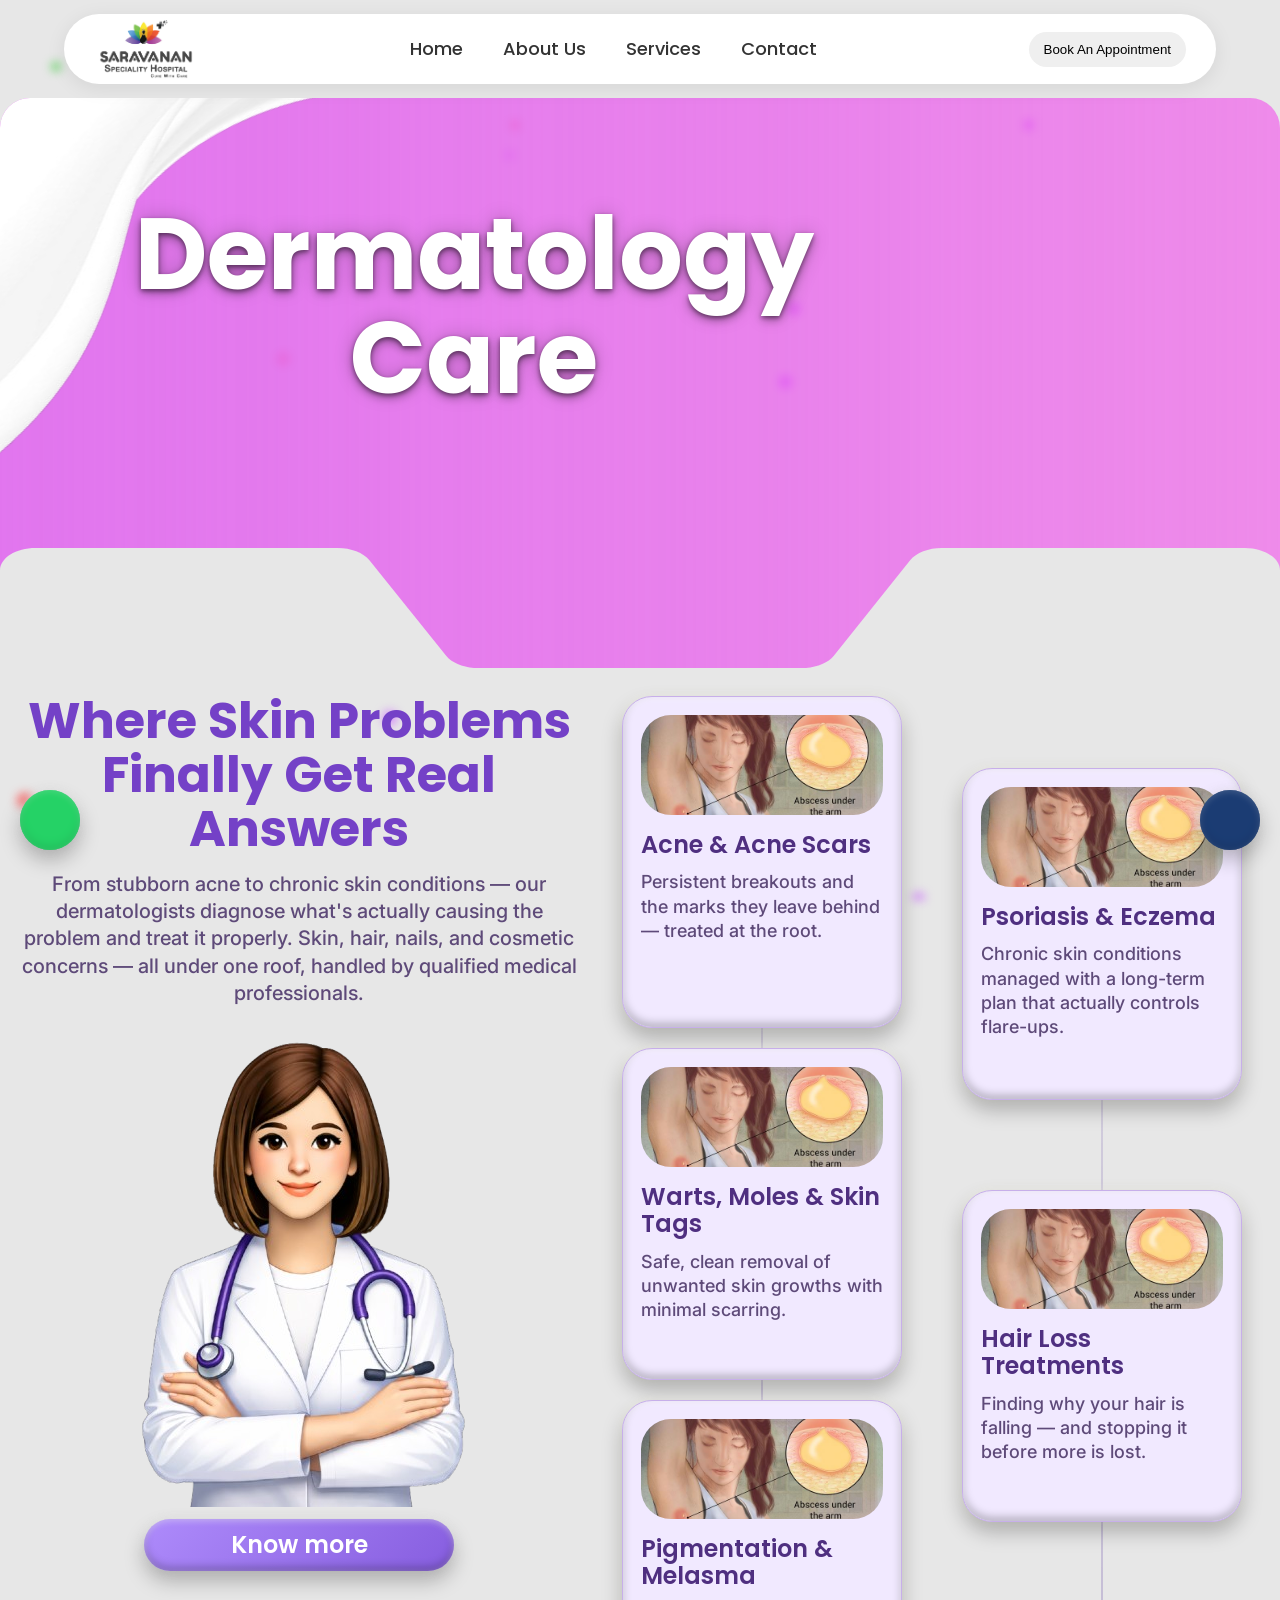
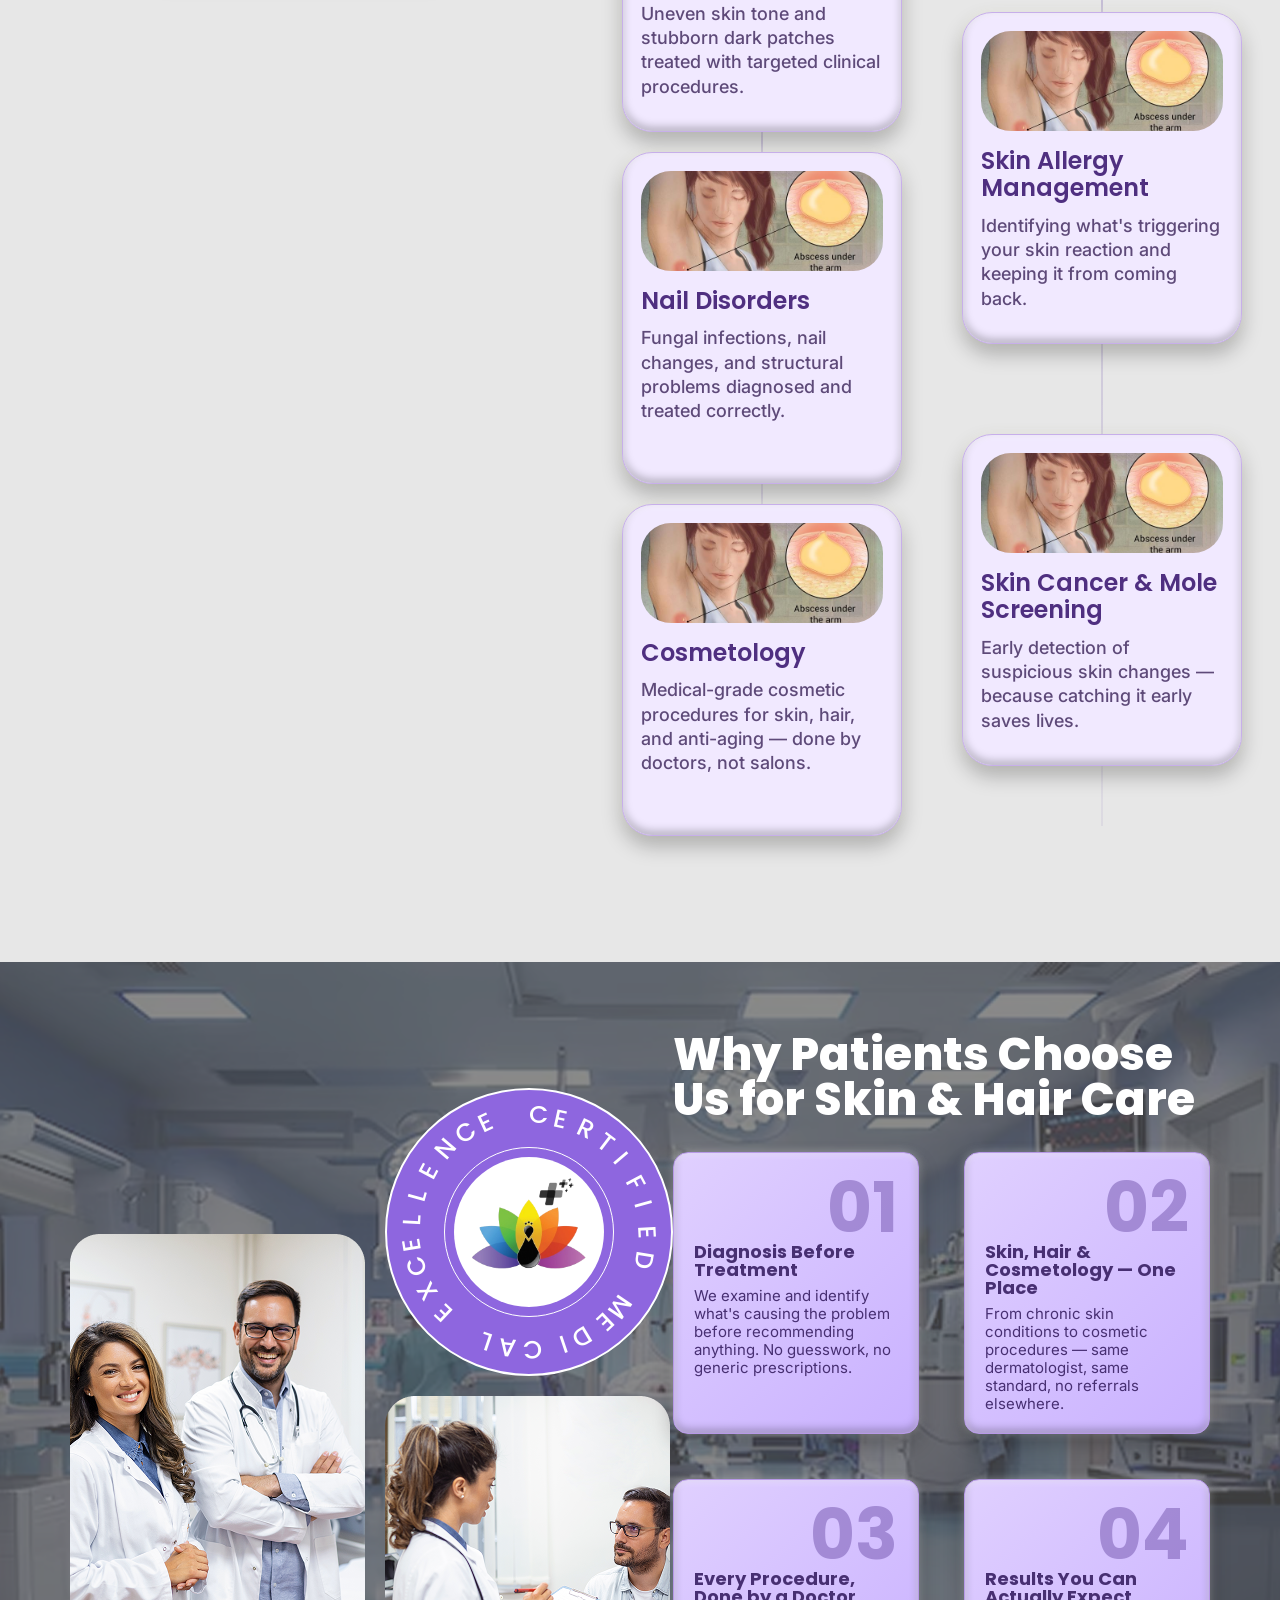
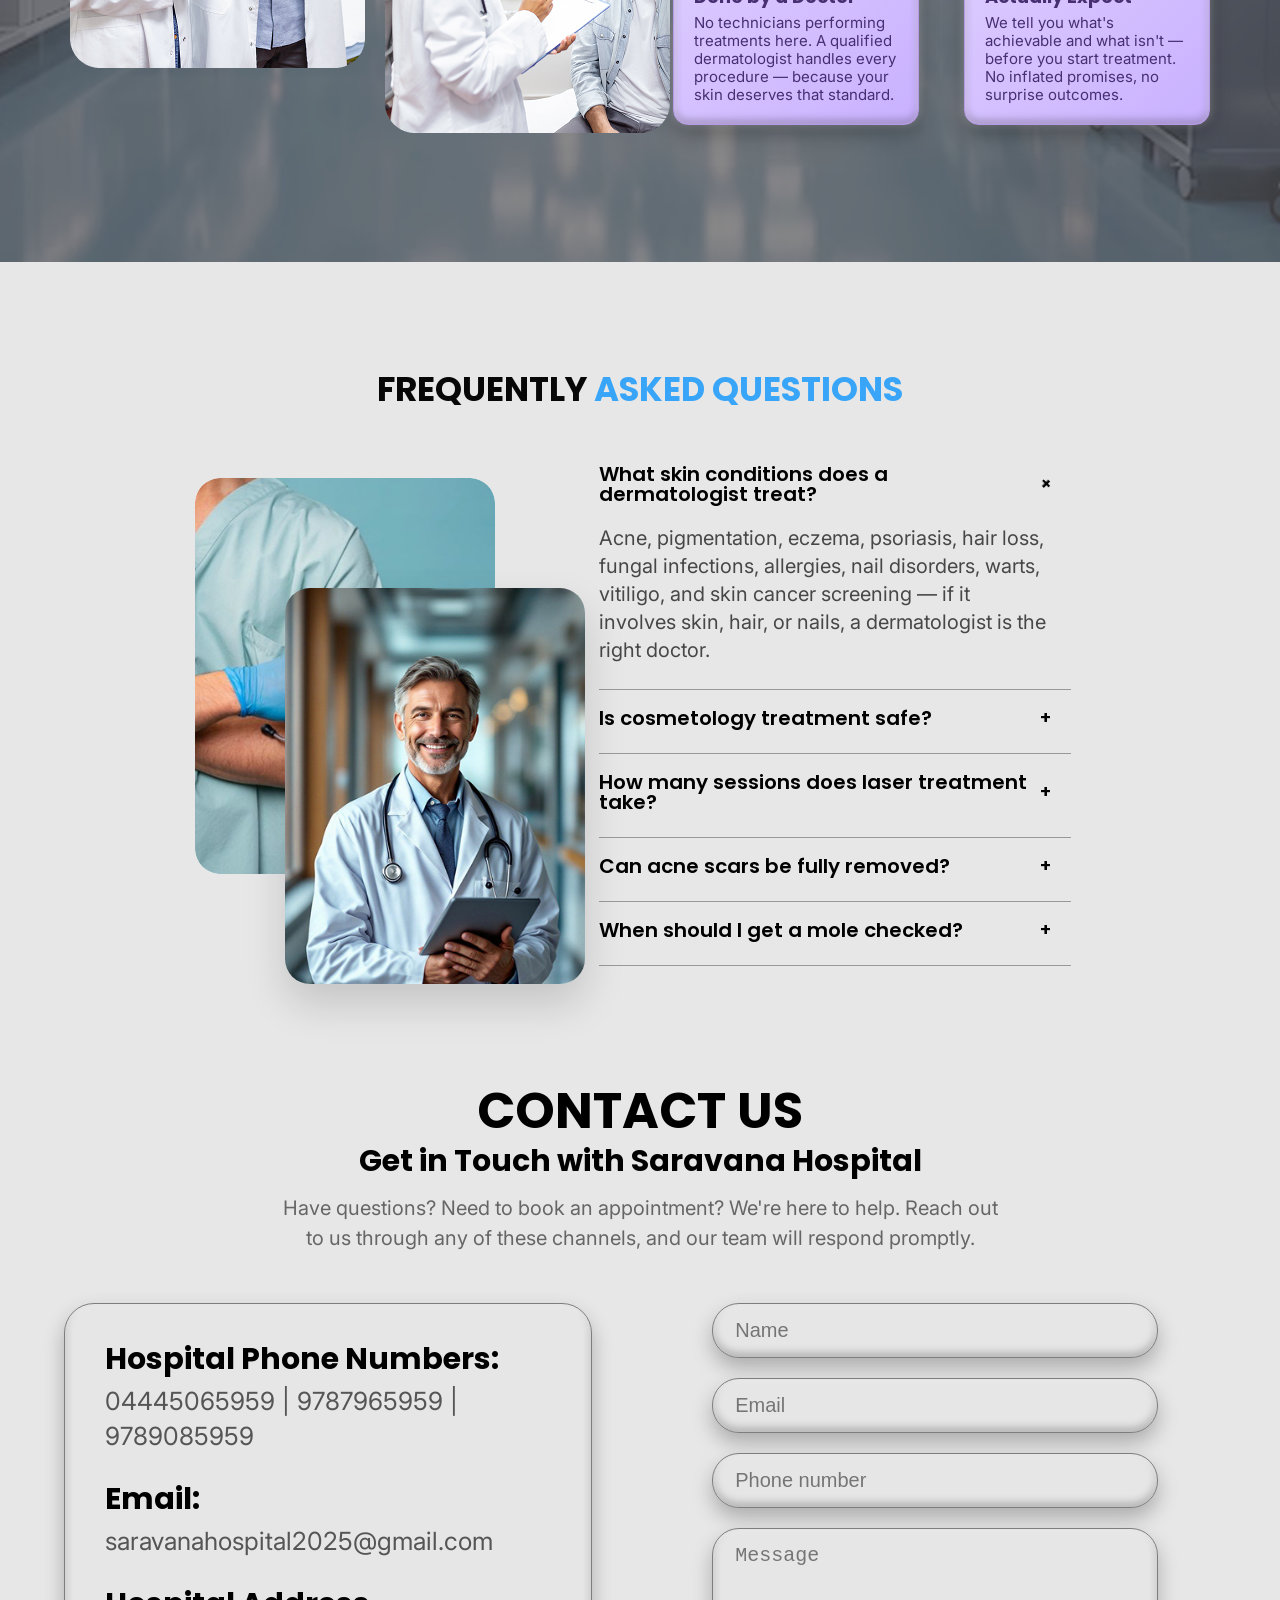
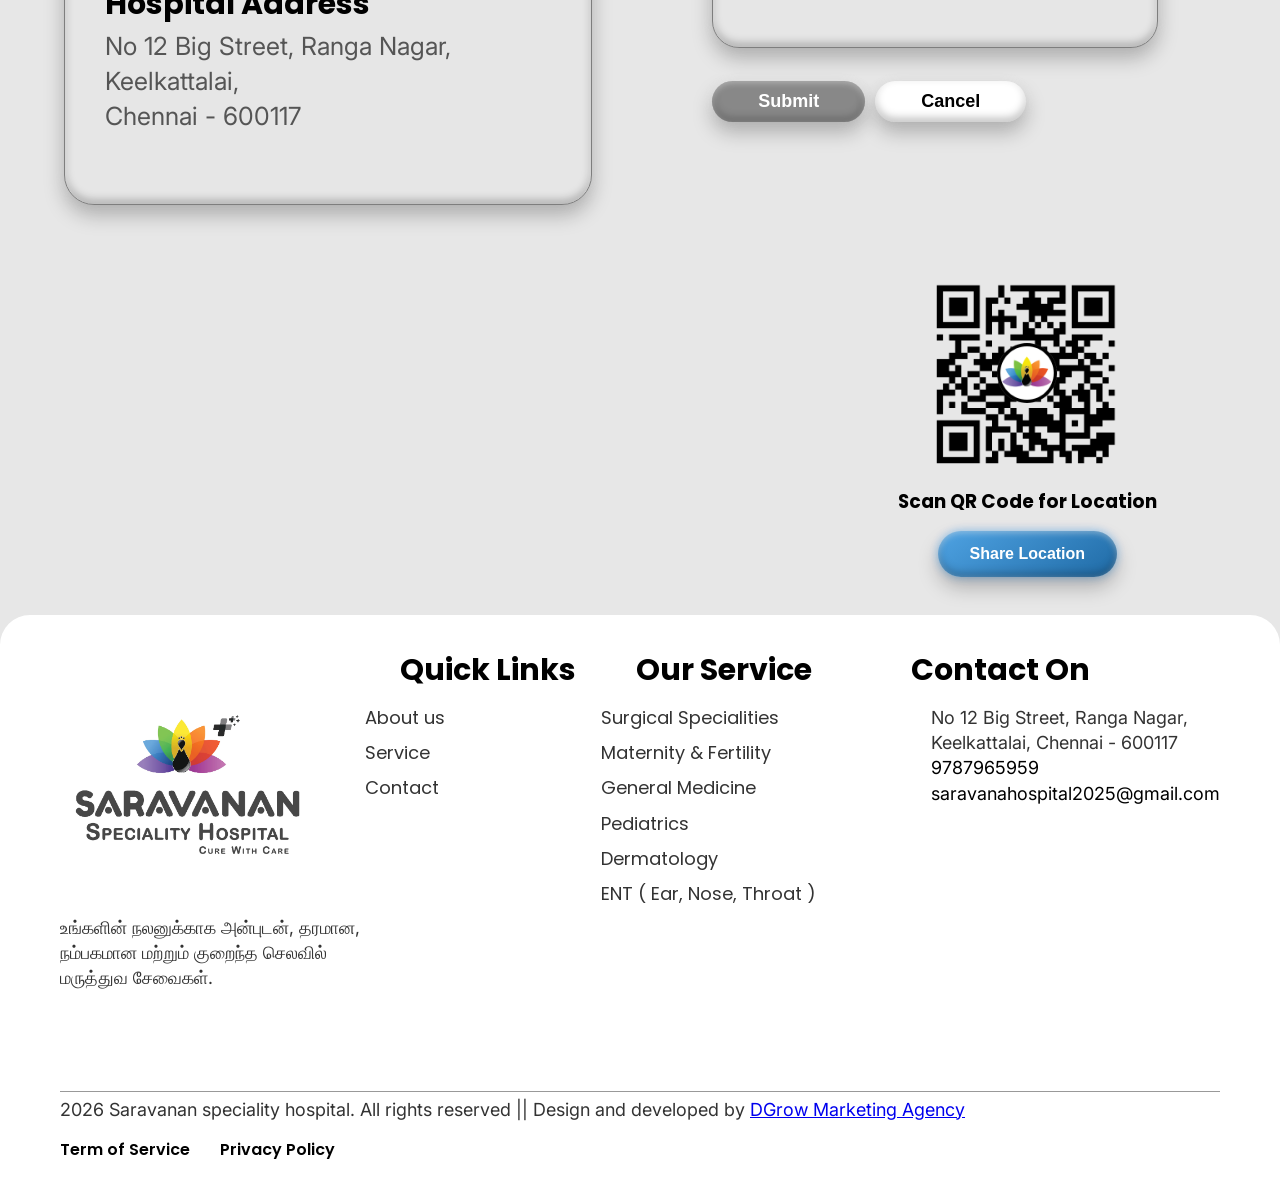
==== commit e7fa0184: "update" ====
--- a/dermatology.html
+++ b/dermatology.html
@@ -161,7 +161,7 @@
                 <div class="text-circle" id="textCircle"></div>
 
                 <div class="inner-circle">
-                  <img src="./img/Logo.png" alt="" />
+                  <img src="./img/logo-cent.png" alt="" />
                 </div>
               </div>
             </div>
--- a/style.css
+++ b/style.css
@@ -2310,22 +2310,25 @@
     font-size: 14px;
   }
 
-  /* 🔥 REMOVE 3D STACK */
+  /* KEEP STACK IN MOBILE */
   .card-section .stack {
     width: 100%;
     max-width: 320px;
-    height: auto;
+    height: 460px;
     margin: auto;
-    perspective: none;
+    perspective: 1200px;
+    position: relative;
+    overflow: visible;
   }
 
   .card-section .card {
-    position: relative;
-    width: 100%;
-    height: auto;
-    margin-bottom: 20px;
-    transform: none !important;
-    opacity: 1 !important;
+    position: absolute;
+    width: 260px;
+    height: 380px;
+    left: 0;
+    right: 0;
+    margin: auto;
+    padding: 30px;
   }
 
   .card-section .icon {
@@ -2952,7 +2955,13 @@
   align-items: center;
   color: white;
 }
-
+.inner-circle img {
+  background-color: white;
+  width: 150px;
+  height: 150px;
+  border-radius: 50%;
+  object-fit: cover;
+}
 .inner-circle h1 {
   margin: 0;
   font-size: 50px;
@@ -4258,3 +4267,1313 @@
 }
 @media screen and (min-width: 1200px) {
 }
+
+/* main-service layout: 3-2-1 hex stack + two content panels only */
+.main-service.page-section {
+  padding: 0 24px;
+}
+
+.service-hex-container {
+  width: min(100%, 940px);
+  height: auto;
+  margin: 0 auto;
+  display: grid;
+  grid-template-columns: repeat(6, minmax(0, 1fr));
+  gap: 12px 18px;
+  justify-items: center;
+  align-items: center;
+  position: relative;
+}
+
+.hex-service-block {
+  position: relative;
+  left: auto;
+  top: auto;
+}
+
+.hex-service-block,
+.inner-service-hex {
+  width: 156px;
+  height: 142px;
+}
+
+.hex-service-block1 {
+  grid-column: 1 / span 2;
+  grid-row: 1;
+}
+
+.hex-service-block2 {
+  grid-column: 3 / span 2;
+  grid-row: 1;
+}
+
+.hex-service-block3 {
+  grid-column: 5 / span 2;
+  grid-row: 1;
+}
+
+.hex-service-block4 {
+  grid-column: 2 / span 2;
+  grid-row: 2;
+}
+
+.hex-service-block5 {
+  grid-column: 4 / span 2;
+  grid-row: 2;
+}
+
+.hex-service-block6 {
+  grid-column: 3 / span 2;
+  grid-row: 3;
+}
+
+.hex-service-block7,
+.hex-service-block8,
+.hex-service-block9,
+.hex-service-block10,
+.hex-service-block11 {
+  display: none;
+}
+
+.main-service-content {
+  width: min(100%, 1100px);
+  margin: 24px auto 56px;
+  grid-template-columns: repeat(2, minmax(0, 1fr));
+  gap: 24px;
+}
+
+.main-service-middle {
+  display: none;
+}
+
+.service-left-content,
+.service-right-content {
+  margin-top: 0;
+}
+
+.inner-left-service,
+.inner-right-service {
+  width: 100%;
+  min-height: 220px;
+  height: auto;
+}
+
+.inner-left-service p {
+  line-height: 1.5;
+}
+
+.inner-right-service ul {
+  padding: 20px 20px 20px 42px;
+  gap: 8px;
+}
+
+.bg-inner-section-left,
+.bg-inner-section-left2,
+.bg-inner-section-right,
+.bg-inner-section-right2 {
+  width: 92px;
+}
+
+.bg-inner-section-left {
+  right: 18px;
+  top: -20px;
+}
+
+.bg-inner-section-left2 {
+  left: 18px;
+  bottom: -20px;
+}
+
+.bg-inner-section-right {
+  left: 18px;
+  top: -20px;
+}
+
+.bg-inner-section-right2 {
+  right: 18px;
+  bottom: -20px;
+}
+.card-title {
+  display: none;
+}
+
+@media screen and (min-width: 768px) and (max-width: 991px) {
+  .main-service.page-section {
+    padding: 0 20px;
+  }
+
+  .service-hex-container {
+    width: min(100%, 760px);
+    gap: 10px 14px;
+  }
+
+  .hex-service-block,
+  .inner-service-hex {
+    width: 128px;
+    height: 114px;
+  }
+
+  .main-service-content {
+    width: min(100%, 760px);
+    gap: 18px;
+  }
+
+  .inner-left-service,
+  .inner-right-service {
+    min-height: 205px;
+  }
+
+  .inner-left-service p,
+  .inner-right-service ul li {
+    font-size: 16px;
+  }
+}
+
+@media screen and (max-width: 767px) {
+  .main-service.page-section {
+    padding: 0 16px;
+  }
+
+  .service-hex-container {
+    width: min(100%, 360px);
+    gap: 8px 10px;
+  }
+
+  .hex-service-block,
+  .inner-service-hex {
+    width: 94px;
+    height: 84px;
+  }
+
+  .main-service-content {
+    width: 100%;
+    margin: 18px auto 36px;
+    grid-template-columns: 1fr;
+    gap: 16px;
+  }
+
+  .inner-left-service,
+  .inner-right-service {
+    min-height: 180px;
+    border-radius: 20px;
+  }
+
+  .inner-left-service p {
+    padding: 16px;
+    font-size: 15px;
+  }
+
+  .inner-right-service ul {
+    padding: 16px 16px 16px 32px;
+    gap: 6px;
+  }
+
+  .inner-right-service ul li {
+    font-size: 15px;
+    line-height: 1.45;
+  }
+
+  .bg-inner-section-left,
+  .bg-inner-section-left2,
+  .bg-inner-section-right,
+  .bg-inner-section-right2 {
+    width: 82px;
+  }
+
+  .bg-inner-section-left {
+    right: 16px;
+    top: -18px;
+  }
+
+  .bg-inner-section-left2 {
+    left: 16px;
+    bottom: -18px;
+  }
+
+  .bg-inner-section-right {
+    left: 16px;
+    top: -18px;
+  }
+
+  .bg-inner-section-right2 {
+    right: 16px;
+    bottom: -18px;
+  }
+}
+
+/* facilities section refined interaction layout */
+.facilities-section {
+  padding: 50px 20px;
+  margin: 40px auto;
+}
+
+.facilities-section__layout {
+  display: block;
+}
+
+.facilities-list {
+  width: min(100%, 940px);
+  margin: 0 auto;
+  display: flex;
+  flex-direction: column;
+  gap: 10px;
+}
+
+.facilities-detail {
+  display: none;
+}
+
+.facilities-item {
+  display: flex;
+  align-items: stretch;
+  gap: 8px;
+  flex-wrap: wrap;
+}
+
+.facilities-pill {
+  width: auto;
+  flex: 1 1 auto;
+  display: flex;
+  align-items: center;
+  gap: 12px;
+  padding: 14px 18px;
+  min-height: 62px;
+  line-height: 1.35;
+}
+
+.facilities-pill span {
+  width: 36px;
+  height: 36px;
+  margin-right: 0;
+  padding: 0;
+  display: inline-flex;
+  align-items: center;
+  justify-content: center;
+  font-size: 20px;
+}
+
+.facilities-item.is-active .facilities-pill {
+  flex: 1 1 auto;
+  transform: none;
+}
+
+.facilities-knowmore {
+  margin-right: 0;
+  width: 0;
+  min-width: 0;
+  height: 62px;
+  display: flex;
+  align-items: center;
+  justify-content: center;
+  border-radius: 16px;
+  background: #ffffff;
+  color: #2b2b2b;
+  border: 0;
+  font-size: 15px;
+  font-weight: 700;
+  letter-spacing: 0.1px;
+  white-space: nowrap;
+  overflow: hidden;
+  padding: 0;
+  pointer-events: none;
+  opacity: 0;
+  transform: translateX(-8px);
+  transition: opacity 0.26s ease, transform 0.26s ease, color 0.26s ease,
+    background 0.26s ease, width 0.26s ease, padding 0.26s ease,
+    border-color 0.26s ease;
+}
+
+.facilities-item.is-active .facilities-knowmore {
+  width: 136px;
+  min-width: 136px;
+  padding: 0 16px;
+  border: 2px solid #ececec;
+  opacity: 1;
+  transform: translateX(0);
+  pointer-events: auto;
+}
+
+.facilities-item.is-open .facilities-knowmore {
+  background: #1f1f1f;
+  color: #fff;
+  border-color: #1f1f1f;
+}
+
+.facilities-inline-detail {
+  width: 100%;
+  margin: 4px 0 0;
+  border-radius: 18px;
+  background: var(--facility-open-bg, #4e6fb0);
+  color: #fff;
+  display: none;
+  overflow: hidden;
+  padding: 15px 20px 17px;
+  box-shadow: inset 0 2px 6px rgba(255, 255, 255, 0.25),
+    inset 0 -4px 8px rgba(0, 0, 0, 0.2), 0 10px 20px rgba(0, 0, 0, 0.18);
+}
+
+.facilities-item.is-open .facilities-inline-detail {
+  display: block;
+  animation: facilitiesInlineReveal 0.28s ease both;
+}
+
+@keyframes facilitiesInlineReveal {
+  from {
+    opacity: 0;
+    transform: translateY(-8px);
+  }
+  to {
+    opacity: 1;
+    transform: translateY(0);
+  }
+}
+
+.facilities-inline-detail h4 {
+  margin: 0 0 7px;
+  font-size: 19px;
+  font-weight: 700;
+}
+
+.facilities-inline-detail p {
+  margin: 0 0 9px;
+  font-size: 15px;
+  line-height: 1.55;
+}
+
+.facilities-inline-detail ul {
+  margin: 0;
+  padding-left: 18px;
+}
+
+.facilities-inline-detail li {
+  margin-bottom: 7px;
+  line-height: 1.45;
+}
+
+@media (max-width: 768px) {
+  .facilities-section {
+    padding: 26px 14px;
+    margin: 24px auto;
+  }
+
+  .facilities-list {
+    width: 100%;
+    gap: 10px;
+  }
+
+  .facilities-item {
+    flex-direction: column;
+    align-items: stretch;
+    gap: 8px;
+  }
+
+  .facilities-pill {
+    min-height: 56px;
+    padding: 12px 14px;
+    font-size: 15px;
+  }
+
+  .facilities-knowmore {
+    width: 100%;
+    min-width: 0;
+    height: auto;
+    justify-content: center;
+    padding: 0;
+  }
+
+  .facilities-item.is-active .facilities-knowmore {
+    padding: 12px 14px;
+  }
+
+  .facilities-inline-detail {
+    border-radius: 12px;
+    padding: 12px 14px 14px;
+  }
+}
+
+/* desktop restore for main-service + facilities */
+@media screen and (min-width: 992px) {
+  .main-service.page-section {
+    padding: 0;
+  }
+
+  .service-hex-container {
+    width: 75%;
+    height: 88vh;
+    margin: 0 auto;
+    display: flex;
+    align-items: center;
+    justify-content: center;
+    position: relative;
+  }
+
+  .hex-service-block {
+    position: absolute;
+    width: 210px;
+    height: 190px;
+  }
+
+  .inner-service-hex {
+    width: 210px;
+    height: 190px;
+  }
+
+  .hex-service-block1 {
+    left: 0%;
+    top: 0;
+  }
+
+  .hex-service-block2 {
+    left: 15%;
+    top: 15%;
+  }
+
+  .hex-service-block3 {
+    left: 30%;
+    top: 0;
+  }
+
+  .hex-service-block4 {
+    left: 45%;
+    top: 15%;
+  }
+
+  .hex-service-block5 {
+    left: 60%;
+    top: 0;
+  }
+
+  .hex-service-block6 {
+    left: 75%;
+    top: 15%;
+  }
+
+  .hex-service-block7 {
+    display: block;
+    width: 110px;
+    height: 90px;
+    background: #42308869;
+    left: 5%;
+    top: 30%;
+    filter: blur(13.3px);
+  }
+
+  .hex-service-block8 {
+    display: block;
+    width: 60px;
+    height: 50px;
+    background: #e9592567;
+    left: 37%;
+    top: 30%;
+    filter: blur(13.3px);
+  }
+
+  .hex-service-block9 {
+    display: block;
+    width: 110px;
+    height: 90px;
+    background: #f8ac7a7a;
+    left: 50%;
+    top: 0%;
+    filter: blur(13.3px);
+  }
+
+  .hex-service-block10 {
+    display: block;
+    width: 110px;
+    height: 90px;
+    background: #bd80b867;
+    left: 65%;
+    top: 30%;
+    filter: blur(13.3px);
+  }
+
+  .hex-service-block11 {
+    display: block;
+    width: 110px;
+    height: 90px;
+    background: #6697b769;
+    left: 80%;
+    top: 0%;
+    filter: blur(13.3px);
+  }
+
+  .main-service-content {
+    width: 100%;
+    display: grid;
+    grid-template-columns: 1fr 0.5fr 1fr;
+    margin-top: -360px;
+    margin-bottom: 60px;
+    gap: 0;
+  }
+
+  .main-service-middle {
+    display: flex;
+    align-items: center;
+    justify-content: center;
+    flex-direction: column;
+  }
+
+  .service-middle-img {
+    margin-top: 70px;
+    width: 210px;
+    height: 190px;
+  }
+
+  .inner-middle-img {
+    width: 270px;
+    height: 250px;
+  }
+
+  .service-left-content,
+  .service-right-content {
+    margin-top: 45px;
+  }
+
+  .inner-left-service,
+  .inner-right-service {
+    width: 80%;
+    height: 200px;
+    min-height: 0;
+    border-radius: 25px;
+  }
+
+  .middle-service-btn {
+    margin-top: 15px;
+    padding: 15px 25px;
+    font-size: 16px;
+  }
+
+  .bg-inner-section-left,
+  .bg-inner-section-left2,
+  .bg-inner-section-right,
+  .bg-inner-section-right2 {
+    width: 100px;
+  }
+
+  .bg-inner-section-left {
+    right: 30px;
+    top: -30px;
+  }
+
+  .bg-inner-section-left2 {
+    left: 30px;
+    bottom: -30px;
+  }
+
+  .bg-inner-section-right {
+    left: 30px;
+    top: -30px;
+  }
+
+  .bg-inner-section-right2 {
+    right: 30px;
+    bottom: -30px;
+  }
+
+  .facilities-section {
+    padding: 100px 60px;
+    margin: 100px 20px;
+  }
+
+  .facilities-section__layout {
+    display: flex;
+    gap: 60px;
+  }
+
+  .facilities-list {
+    width: 50%;
+    display: flex;
+    flex-direction: column;
+    gap: 22px;
+    margin: 0;
+  }
+
+  .facilities-detail {
+    display: block;
+    width: 35%;
+  }
+
+  .facilities-item {
+    display: flex;
+    align-items: center;
+    gap: 2px;
+    flex-wrap: nowrap;
+  }
+
+  .facilities-pill {
+    width: auto;
+    flex: 1;
+    min-height: 0;
+    padding: 20px 20px;
+    display: block;
+    line-height: normal;
+  }
+
+  .facilities-pill span {
+    width: 40px;
+    height: 40px;
+    margin-right: 30px;
+    padding: 10px 14px;
+    display: inline-block;
+    font-size: 25px;
+  }
+
+  .facilities-item.is-active .facilities-pill {
+    flex: 0 0 70%;
+    transform: scale(0.98);
+  }
+
+  .facilities-knowmore {
+    flex: 0 0 0%;
+    width: auto;
+    min-width: 0;
+    height: auto;
+    padding: 0;
+    margin-right: 40px;
+    border: 0;
+    border-radius: 20px;
+    background: #cac8c8;
+    color: #555;
+    opacity: 0;
+    transform: translateX(-12px) scaleX(0);
+    transform-origin: left;
+    white-space: normal;
+    overflow: visible;
+    pointer-events: none;
+  }
+
+  .facilities-item.is-active .facilities-knowmore {
+    flex: 0 0 30%;
+    width: auto;
+    min-width: 0;
+    padding: 26px 26px;
+    opacity: 1;
+    transform: translateX(0) scaleX(1);
+    pointer-events: auto;
+  }
+
+  .facilities-item.is-open .facilities-knowmore {
+    background: #cac8c8;
+    color: #555;
+    border: 0;
+  }
+
+  .facilities-inline-detail {
+    display: none !important;
+  }
+}
+
+/* other services: compact layout only for tablet/mobile */
+@media screen and (max-width: 991px) {
+  .card-section {
+    height: auto;
+    padding: 24px 16px 56px;
+    margin: 28px auto;
+  }
+
+  .card-section .shape-section {
+    min-height: 0;
+    padding: 0;
+    display: flex;
+    flex-direction: column;
+    align-items: center;
+    gap: 22px;
+  }
+
+  .card-section .right,
+  .card-section .left {
+    width: 100%;
+    padding: 0;
+  }
+
+  .card-section .right {
+    order: 1;
+    display: flex;
+    flex-direction: column;
+    align-items: center;
+  }
+
+  .card-section .left {
+    order: 2;
+    display: flex;
+    justify-content: center;
+  }
+
+  .card-section .stack {
+    width: min(100%, 360px);
+    margin: 0 auto;
+    padding-right: 0;
+  }
+
+  .card-section .card {
+    display: flex;
+    flex-direction: column;
+    align-items: center;
+    justify-content: flex-start;
+    overflow: hidden;
+    padding: 24px 16px 18px;
+    border-radius: 28px;
+  }
+
+  .card-section .card h2 {
+    margin: 0 0 10px;
+    font-size: 21px;
+    line-height: 1.25;
+    text-align: center;
+  }
+
+  .card-section .icon {
+    width: 118px;
+    height: 72px;
+    font-size: 34px;
+    margin: 4px auto 12px;
+    border-radius: 14px;
+    flex-shrink: 0;
+  }
+
+  .card-section .card p {
+    margin: 0;
+    font-size: 14px;
+    line-height: 1.45;
+    text-align: center;
+  }
+
+  .card-section .card button {
+    margin-top: auto;
+    width: 100%;
+    max-width: 190px;
+    padding: 10px 14px;
+    border-radius: 22px;
+    font-size: 13px;
+    line-height: 1.2;
+    text-align: center;
+  }
+
+  .card-section .controls {
+    margin: 14px 0 0;
+    margin-left: 0;
+    gap: 12px;
+  }
+
+  .card-section .controls button {
+    width: 38px;
+    height: 38px;
+    font-size: 15px;
+  }
+
+  .card-section .shape-box {
+    width: min(100%, 560px);
+    max-width: 560px;
+    margin-bottom: 0;
+  }
+
+  .card-section .shape-mask {
+    width: 100%;
+    max-width: none;
+  }
+
+  .card-section .shape-content {
+    padding: 18px 24px;
+    justify-content: center;
+  }
+
+  .card-section .shape-content h2 {
+    font-size: 24px;
+    margin-bottom: 12px;
+  }
+
+  .card-section .shape-content p {
+    font-size: 14px;
+    line-height: 1.55;
+  }
+
+  .card-section .section-title {
+    position: static;
+    text-align: center;
+    font-size: 30px;
+    padding: 0 0 12px;
+  }
+}
+
+@media screen and (min-width: 768px) and (max-width: 991px) {
+  .card-section .stack {
+    height: 470px;
+  }
+
+  .card-section .card {
+    width: 280px;
+    height: 390px;
+  }
+}
+
+@media screen and (max-width: 767px) {
+  .card-section .right {
+    align-items: stretch;
+  }
+
+  .card-section .stack {
+    width: min(100%, 340px);
+    height: 460px;
+  }
+
+  .card-section .card {
+    position: absolute;
+    width: 260px;
+    height: 380px;
+    left: 0;
+    right: 0;
+    margin: auto;
+    padding: 20px 14px 14px;
+  }
+  .card-title h2 {
+    font-size: 30px;
+  }
+
+  .card-section .card h2 {
+    font-size: 18px;
+    margin-bottom: 5px;
+  }
+
+  .card-section .icon {
+    width: 96px;
+    height: 60px;
+    font-size: 28px;
+    margin: 2px auto 10px;
+    border-radius: 12px;
+  }
+
+  .card-section .card p {
+    font-size: 13px;
+    line-height: 1.38;
+  }
+
+  .card-section .card button {
+    max-width: 172px;
+    padding: 9px 12px;
+    font-size: 12px;
+  }
+
+  .card-section .shape-box {
+    width: 100%;
+  }
+
+  .card-section .shape-content {
+    padding: 18px;
+  }
+
+  .card-section .section-title {
+    font-size: 24px;
+  }
+
+  .card-section .controls button {
+    width: 34px;
+    height: 34px;
+    font-size: 13px;
+  }
+}
+
+/* why-choose + faq responsive only (tablet/mobile) */
+@media screen and (max-width: 991px) {
+  .why-choose {
+    margin: 34px 0 56px;
+    padding: 0 14px;
+  }
+
+  .why-choose-heading {
+    margin-top: 0;
+    margin-bottom: 14px;
+    font-size: clamp(28px, 4.8vw, 40px);
+    line-height: 1.15;
+  }
+
+  .why-choose-container {
+    width: min(100%, 760px);
+    margin: 20px auto 0;
+  }
+
+  .why-choose-main-box {
+    min-height: 0;
+    padding: 28px 18px 34px;
+    border-radius: 16px;
+  }
+
+  .why-choose-main-box p {
+    width: 100%;
+    font-size: 16px;
+    line-height: 1.55;
+  }
+
+  .why-choose-boxes {
+    margin-top: 18px;
+    gap: 12px;
+    display: grid;
+    grid-template-columns: repeat(2, minmax(0, 1fr));
+    align-items: stretch;
+  }
+
+  .why-choose-box {
+    width: 100%;
+    max-width: none;
+    height: auto;
+    min-height: 145px;
+    padding: 18px 14px;
+    gap: 10px;
+    font-size: 15px;
+    text-align: center;
+  }
+
+  .why-choose-box svg {
+    width: 52px;
+    height: 52px;
+  }
+
+  .why-choose-box.active {
+    margin-top: 0;
+  }
+
+  .faq-section {
+    padding: 24px 14px;
+    margin-bottom: 48px;
+  }
+
+  .faq-section .section-title {
+    font-size: clamp(26px, 4.6vw, 38px);
+    line-height: 1.15;
+    margin-bottom: 18px;
+  }
+
+  .faq-wrapper {
+    display: flex;
+    flex-direction: column;
+    align-items: center;
+    gap: 20px;
+    margin-top: 0;
+  }
+
+  .faq-left,
+  .faq-right {
+    width: 100%;
+    padding: 0;
+  }
+
+  .faq-left {
+    display: flex;
+    justify-content: center;
+    align-items: center;
+    position: relative;
+  }
+
+  .faq-left > div:first-child,
+  .faq-left .img-back {
+    display: none !important;
+  }
+
+  .faq-left .img-front {
+    display: block !important;
+    width: min(100%, 430px);
+    height: clamp(280px, 72vw, 430px);
+    aspect-ratio: 4 / 5;
+    position: relative;
+    top: 0;
+    left: 0;
+    margin: 0 auto;
+    border-radius: 20px;
+    overflow: hidden;
+    box-shadow: 0 14px 30px rgba(0, 0, 0, 0.16);
+  }
+
+  .faq-left .img-front img {
+    width: 100%;
+    height: 100%;
+    object-fit: cover;
+  }
+
+  .faq-right {
+    max-width: 760px;
+    margin: 0 auto;
+  }
+
+  .faq-item {
+    padding: 14px 0 18px;
+  }
+
+  .faq-question {
+    font-size: 17px;
+    line-height: 1.4;
+    padding-right: 0;
+    gap: 10px;
+  }
+
+  .faq-question span {
+    font-size: 20px;
+    flex-shrink: 0;
+  }
+
+  .faq-answer p {
+    margin-top: 12px;
+    font-size: 15px;
+    line-height: 1.6;
+    padding-right: 0;
+  }
+}
+
+@media screen and (max-width: 767px) {
+  .why-choose-container {
+    width: 100%;
+    margin-top: 16px;
+  }
+
+  .why-choose-main-box {
+    padding: 22px 14px 24px;
+  }
+
+  .why-choose-main-box p {
+    font-size: 15px;
+    line-height: 1.5;
+  }
+
+  .why-choose-boxes {
+    grid-template-columns: 1fr;
+    gap: 10px;
+    margin-top: 14px;
+  }
+
+  .why-choose-box {
+    max-width: 100%;
+    min-height: 124px;
+    padding: 16px 12px;
+    font-size: 14px;
+  }
+
+  .why-choose-box svg {
+    width: 46px;
+    height: 46px;
+  }
+
+  .faq-left .img-front {
+    width: min(100%, 360px);
+    height: clamp(250px, 75vw, 360px);
+    border-radius: 16px;
+  }
+}
+
+@media screen and (max-width: 991px) {
+  .contact-content {
+    width: 100%;
+    gap: 28px;
+    margin-bottom: 36px;
+  }
+
+  .contact-map {
+    grid-template-columns: minmax(0, 1fr) minmax(260px, 0.8fr);
+    gap: 18px;
+    align-items: stretch;
+  }
+
+  .contact-map iframe {
+    height: 300px;
+    border-radius: 22px;
+  }
+
+  .qr-section {
+    width: 100%;
+    padding: 18px 14px;
+    border-radius: 18px;
+    background: #f4f4f4;
+    box-shadow: 0 10px 24px rgba(0, 0, 0, 0.08);
+    position: relative;
+  }
+
+  .qr-section img {
+    width: min(100%, 210px);
+    height: auto;
+    max-height: 190px;
+  }
+
+  .qr-section h3 {
+    margin: 0;
+    text-align: center;
+    line-height: 1.35;
+    font-size: 18px;
+  }
+
+  .qr-section .share-btn {
+    width: auto;
+    min-width: 180px;
+    padding: 12px 22px;
+  }
+
+  .qr-section .share-popup {
+    position: static;
+    width: min(100%, 220px);
+    margin: 10px auto 0;
+    align-items: center;
+  }
+
+  .qr-section .share-popup a {
+    width: 100%;
+    text-align: center;
+  }
+
+  .footer {
+    height: auto;
+    min-height: 0;
+    padding: 34px 24px 16px;
+    border-radius: 24px 24px 0 0;
+  }
+
+  .footer-top {
+    grid-template-columns: repeat(2, minmax(0, 1fr));
+    gap: 26px 20px;
+  }
+
+  .footer h3 {
+    font-size: clamp(20px, 2.6vw, 26px);
+    margin-bottom: 14px;
+  }
+
+  .footer p,
+  .footer li {
+    font-size: 15px;
+    line-height: 1.5;
+  }
+
+  .footer ul {
+    margin-left: 0;
+    padding-left: 0;
+  }
+
+  .footer .logo img {
+    width: min(100%, 230px);
+  }
+
+  .footer .logo {
+    justify-content: center;
+    width: 100%;
+  }
+
+  .footer-top > div:first-child {
+    display: flex;
+    flex-direction: column;
+    align-items: center;
+  }
+
+  .footer .social {
+    margin: 16px 0 0;
+    justify-content: center;
+  }
+
+  .footer .social a {
+    width: 38px;
+    height: 38px;
+    font-size: 22px;
+  }
+
+  .footer .contact-item {
+    gap: 12px;
+    margin-bottom: 8px;
+  }
+
+  .footer .contact-item i {
+    font-size: 20px;
+    margin-top: 2px;
+  }
+
+  .footer-divider {
+    margin: 18px 0 10px;
+  }
+
+  .footer-bottom {
+    flex-direction: column;
+    align-items: center;
+    text-align: center;
+    gap: 10px;
+  }
+
+  .footer-links {
+    gap: 16px;
+    justify-content: center;
+  }
+}
+
+@media screen and (max-width: 767px) {
+  .contact-content {
+    width: 100%;
+  }
+
+  .contact-map {
+    grid-template-columns: 1fr;
+    gap: 14px;
+  }
+
+  .contact-map iframe {
+    height: 250px;
+    border-radius: 20px;
+  }
+
+  .qr-section {
+    width: min(100%, 360px);
+    margin: 0 auto;
+    padding: 14px 12px;
+    gap: 12px;
+  }
+
+  .qr-section h3 {
+    font-size: 16px;
+  }
+
+  .qr-section .share-btn {
+    width: 100%;
+    max-width: 230px;
+    padding: 11px 14px;
+    font-size: 15px;
+  }
+
+  .qr-section .share-popup {
+    width: 100%;
+    max-width: 230px;
+  }
+
+  .footer {
+    padding: 28px 16px 14px;
+    text-align: center;
+  }
+
+  .footer-top {
+    grid-template-columns: 1fr;
+    gap: 22px;
+  }
+
+  .footer .logo {
+    justify-content: center;
+  }
+
+  .footer .logo img {
+    width: min(100%, 210px);
+  }
+
+  .footer .social {
+    justify-content: center;
+    margin-top: 12px;
+  }
+
+  .footer .contact-item {
+    justify-content: center;
+    text-align: left;
+  }
+
+  .footer-bottom {
+    align-items: center;
+    text-align: center;
+  }
+
+  .footer-links {
+    justify-content: center;
+    flex-wrap: wrap;
+  }
+
+  .footer-links a {
+    font-size: 13px;
+  }
+}
--- a/surgery-theme.css
+++ b/surgery-theme.css
@@ -1,6 +1,6 @@
 /* Surgery Theme Overrides (Yellow)
    Copy this file for other service pages and only update the color variables. */
-html{
+html {
   font-family: "Poppins", sans-serif;
 }
 .service-theme-yellow {
@@ -43,22 +43,20 @@
 .service-theme-yellow .page-top-section::after {
   content: "";
   position: absolute;
-  top: -75px;        
+  top: -75px;
   left: -170px;
   width: clamp(320px, 160vw, 730px);
   height: clamp(360px, 130vw, 380px);
   background: url("./img/bg-ser-1.png") no-repeat center;
   background-size: contain;
-  transform: rotate(150deg);  
+  transform: rotate(150deg);
   pointer-events: none;
   z-index: 1;
 }
 
 .service-theme-yellow .page-top-section h1 {
-  color: #ffffff; 
-  text-shadow:
-    0 2px 4px rgba(0, 0, 0, 0.4),
-    0 4px 10px rgba(0, 0, 0, 0.3),
+  color: #ffffff;
+  text-shadow: 0 2px 4px rgba(0, 0, 0, 0.4), 0 4px 10px rgba(0, 0, 0, 0.3),
     0 0 20px rgba(0, 0, 0, 0.2);
   background: none;
   -webkit-text-fill-color: initial;
@@ -130,7 +128,7 @@
   );
 }
 
-.service-theme-yellow .treatment-card-body{
+.service-theme-yellow .treatment-card-body {
   background: var(--theme-surface-soft);
   border: 1px solid var(--theme-border);
   text-align: left;
@@ -422,7 +420,6 @@
   .service-theme-yellow .inner-circle {
     width: 122px;
     height: 122px;
-   
   }
 
   .service-theme-yellow .text-circle span {
@@ -469,18 +466,16 @@
     align-items: center;
   }
 
-  .service-theme-yellow .img-back
- {
+  .service-theme-yellow .img-back {
     width: 250px;
     height: 250px;
     margin-bottom: 40px;
   }
-   .service-theme-yellow .img-front {
-      width: 250px;
+  .service-theme-yellow .img-front {
+    width: 250px;
     height: 200px;
     margin-bottom: 10px;
-    
-   }
+  }
 
   .service-theme-yellow .img-back {
     position: relative;
@@ -606,26 +601,26 @@
   }
 }
 @media screen and (max-width: 539px) {
-.page-top-section__shape{
-  max-height: 40px;
-}
-.service-theme-yellow .page-top-section::after {
-  content: "";
-  position: absolute;
-  top: -135px;        
-  left: -180px;
-  width: clamp(220px, 160vw, 630px);
-  height: clamp(360px, 130vw, 380px);
-  background: url("./img/bg-ser-1.png") no-repeat center;
-  background-size: contain;
-  transform: rotate(160deg);  
-  pointer-events: none;
-  z-index: 1;
-}
-  
-   .treatment-chain-intro p {
+  .page-top-section__shape {
+    max-height: 40px;
+  }
+  .service-theme-yellow .page-top-section::after {
+    content: "";
+    position: absolute;
+    top: -135px;
+    left: -180px;
+    width: clamp(220px, 160vw, 630px);
+    height: clamp(360px, 130vw, 380px);
+    background: url("./img/bg-ser-1.png") no-repeat center;
+    background-size: contain;
+    transform: rotate(160deg);
+    pointer-events: none;
+    z-index: 1;
+  }
+
+  .treatment-chain-intro p {
     text-align: justify;
-   }
+  }
   .faq-left {
     display: flex;
     flex-direction: column;
@@ -667,13 +662,12 @@
     padding: 22px;
     text-align: justify;
   }
-    .service-theme-yellow .modal-text #modalTitle {
-      text-align: center;
-    }
-    .service-theme-yellow .modal-text #modalDesc h2{
-      text-align: center;
-    }
-    
+  .service-theme-yellow .modal-text #modalTitle {
+    text-align: center;
+  }
+  .service-theme-yellow .modal-text #modalDesc h2 {
+    text-align: center;
+  }
 
   .service-theme-yellow .modal-cta-btn {
     font-size: 14px;
@@ -681,5 +675,4 @@
     padding: 10px 6px;
     text-align: center;
   }
-
-}+}
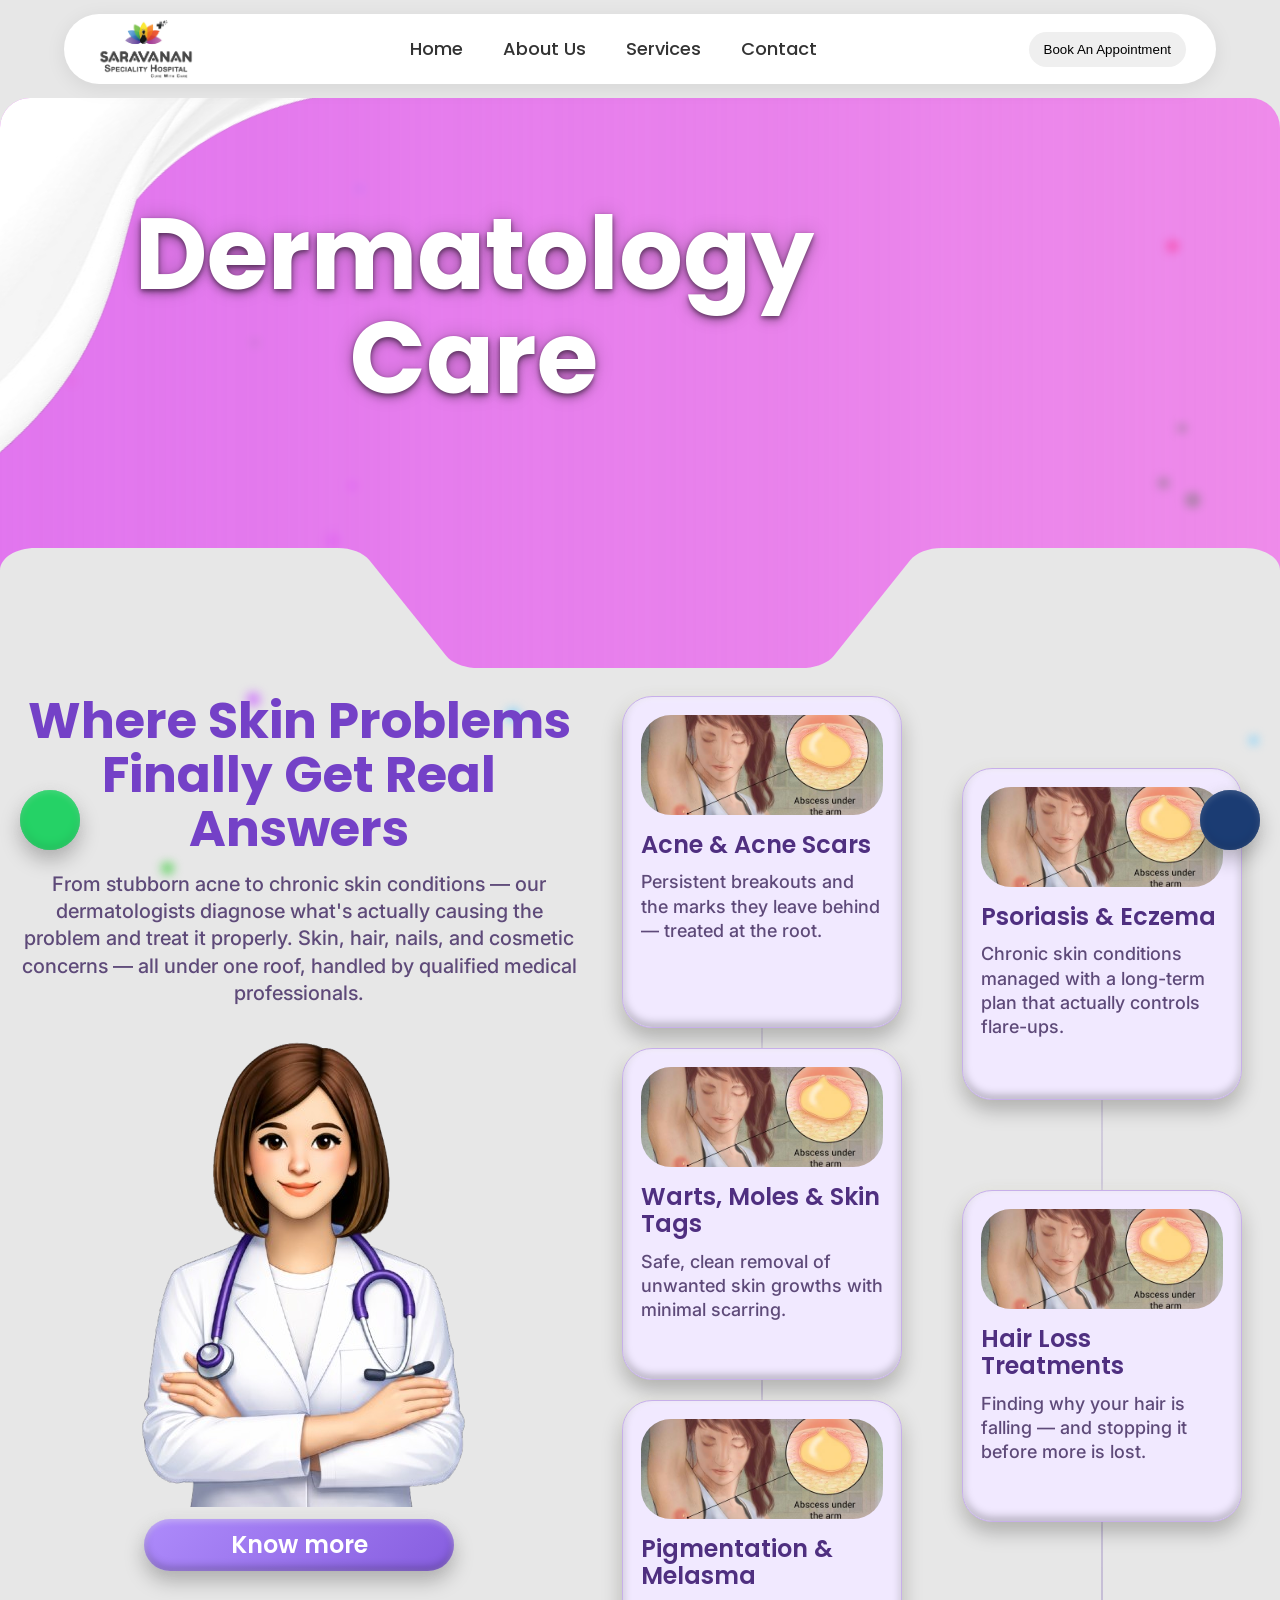
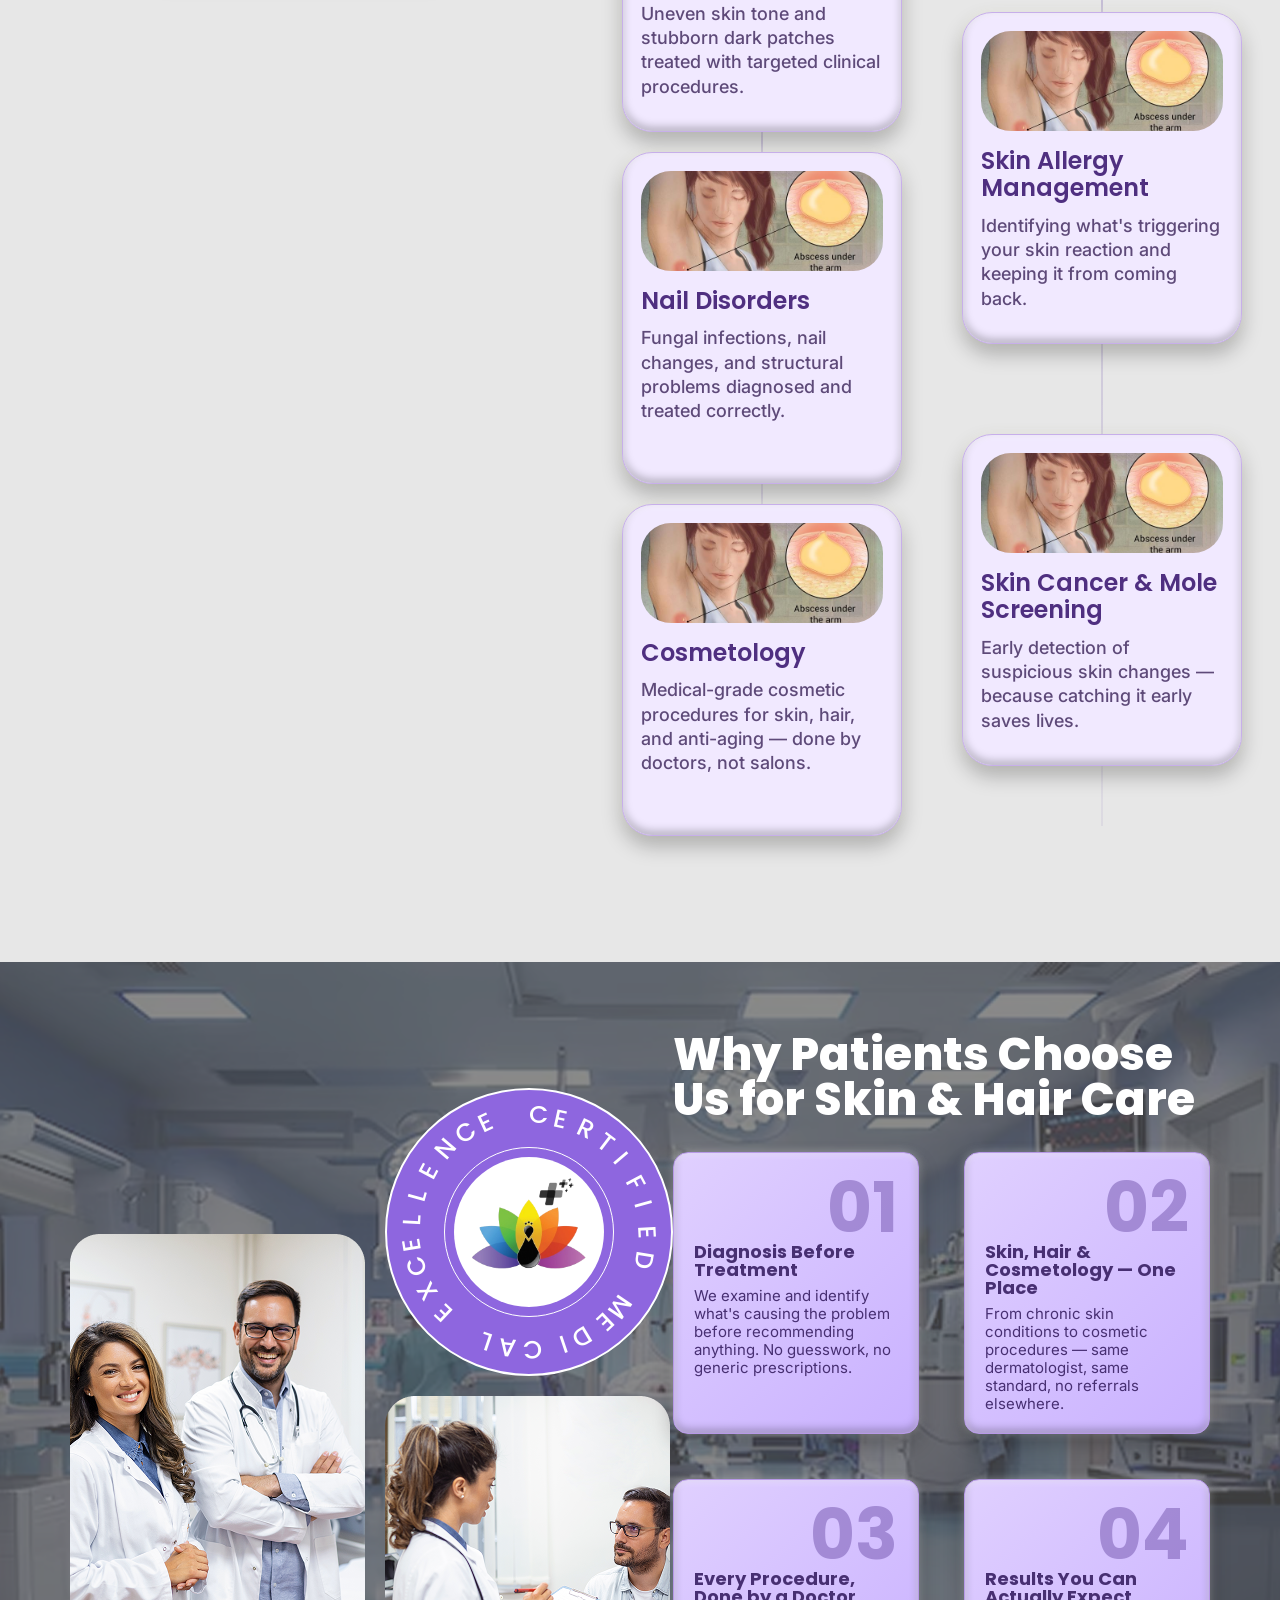
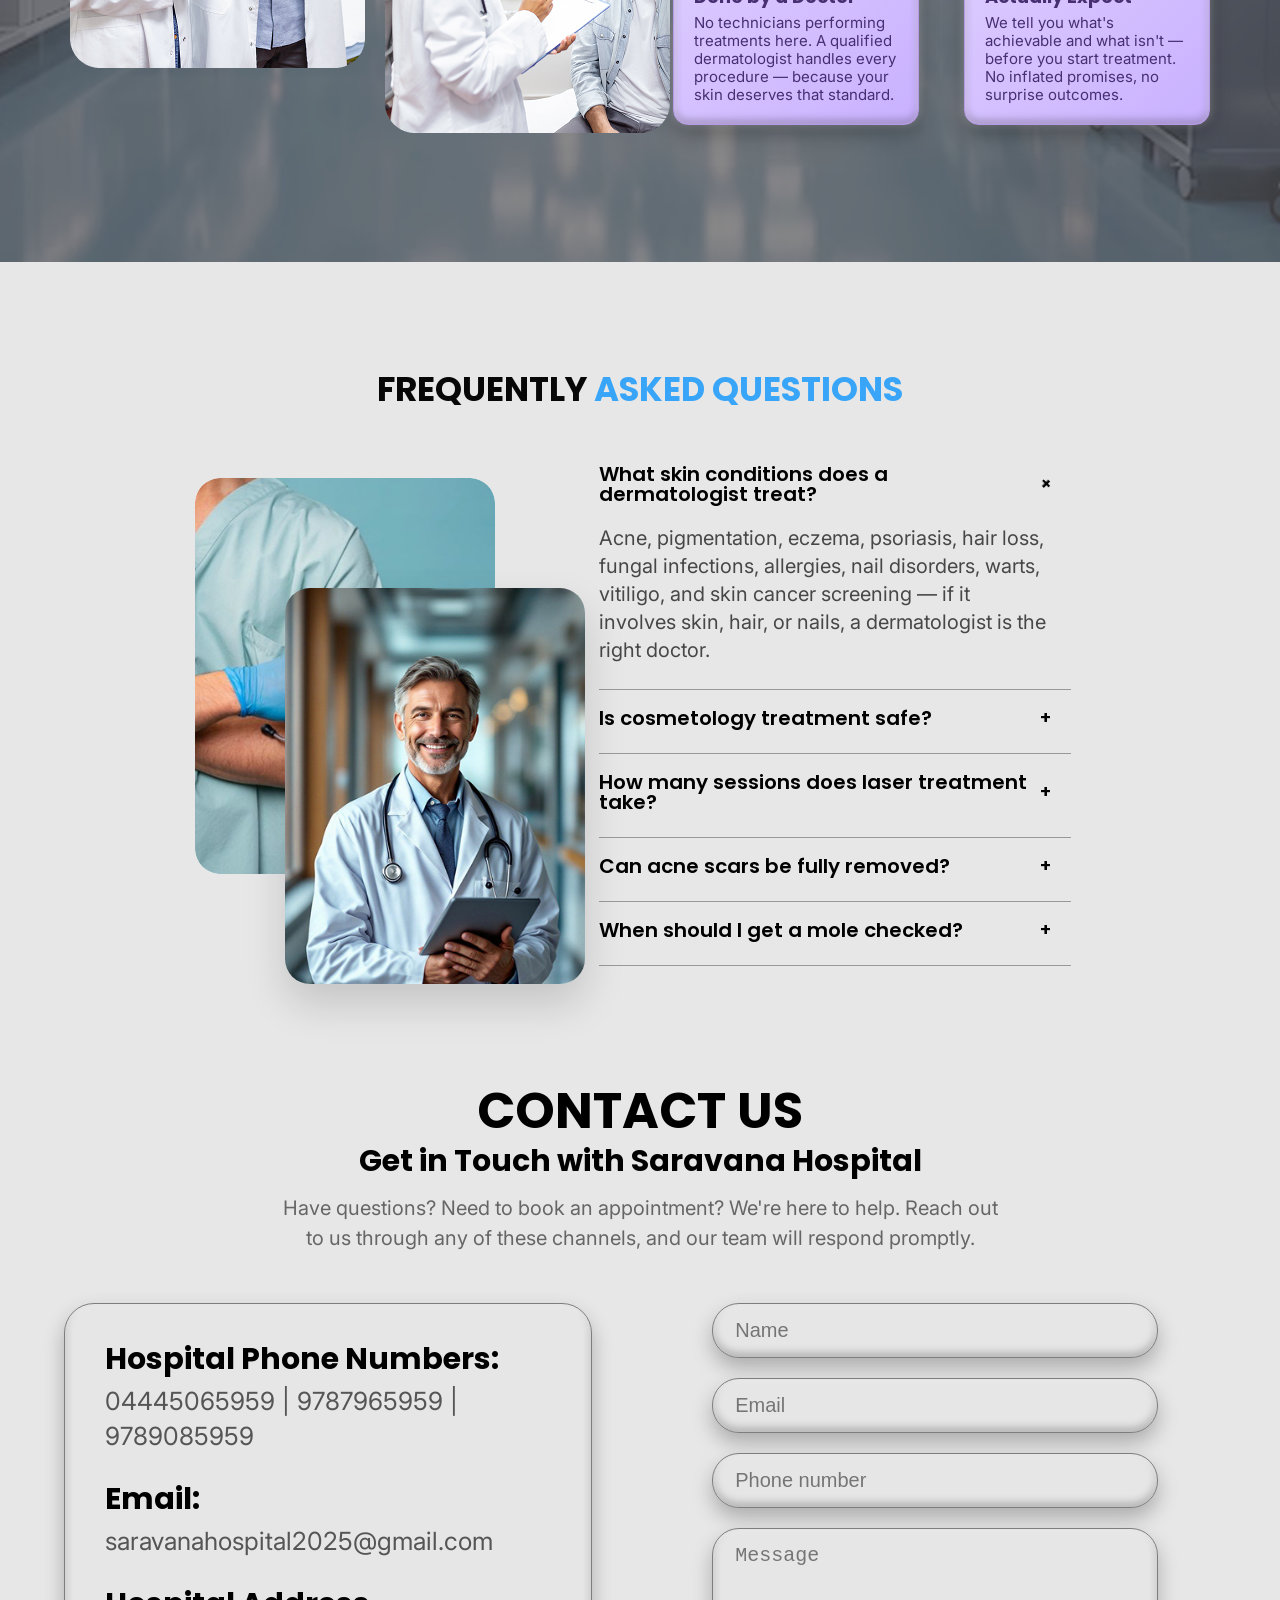
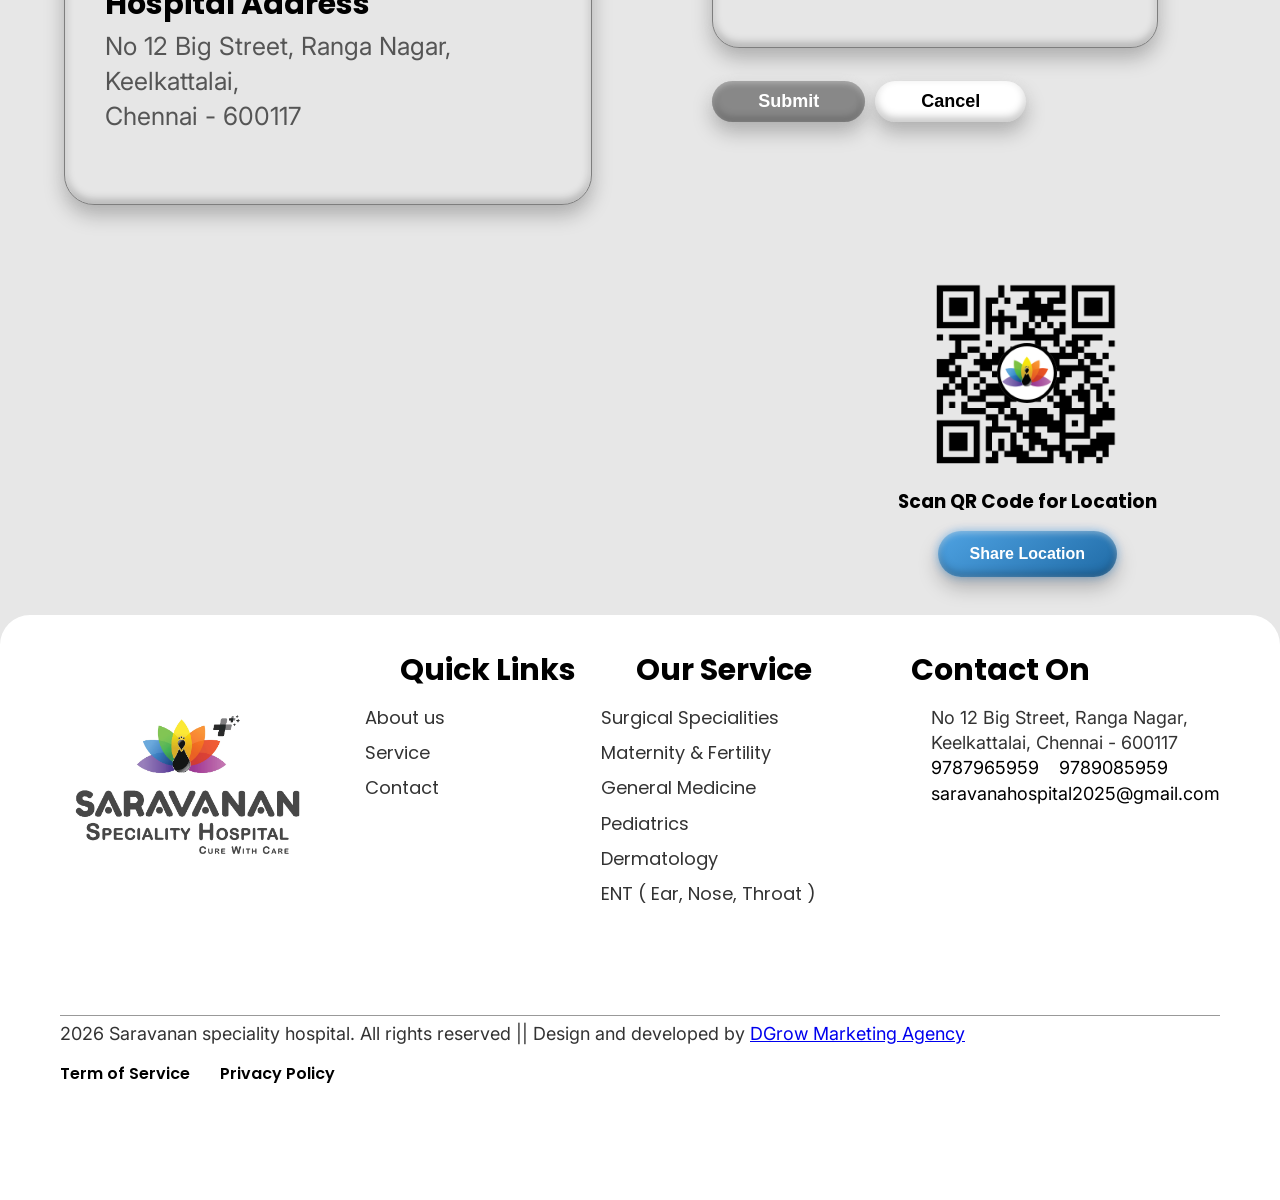
==== commit 978e08da: "update" ====
--- a/dermatology.html
+++ b/dermatology.html
@@ -420,106 +420,102 @@
     </section>
     <!-- ====================================== -->
 
-    <!--  -->
-
-    <footer class="footer">
-      <div class="footer-top">
-        <!-- COL 1 -->
-        <div>
-          <div class="logo">
-            <!-- Replace with real logo -->
-            <img src="./img/Logo.png" />
-          </div>
-
+ <!--  -->
+      <footer class="footer">
+        <div class="footer-top">
+          <!-- COL 1 -->
+          <div>
+            <div class="logo">
+              <!-- Replace with real logo -->
+              <img src="./img/logo.jpg" />
+            </div>
+
+            <div class="social">
+              <a href="#"><i class="fab fa-facebook-f"></i></a>
+              <a href="#"><i class="fab fa-twitter"></i></a>
+              <a href="#"><i class="fab fa-instagram"></i></a>
+            </div>
+          </div>
+
+          <!-- COL 2 -->
+          <div>
+            <h3>Quick Links</h3>
+            <ul>
+              <li>About us</li>
+              <li>Service</li>
+              <li>Contact</li>
+            </ul>
+          </div>
+
+          <!-- COL 3 -->
+          <div>
+            <h3>Our Service</h3>
+            <ul>
+              <li>Surgical Specialities</li>
+              <li>Maternity & Fertility</li>
+              <li>General Medicine</li>
+              <li>Pediatrics</li>
+              <li>Dermatology</li>
+              <li>ENT ( Ear, Nose, Throat )</li>
+            </ul>
+          </div>
+
+          <!-- COL 4 -->
+          <div>
+            <h3>Contact On</h3>
+
+            <div class="contact-item">
+              <i class="fa-solid fa-location-dot"></i>
+              <p>
+                No 12 Big Street, Ranga Nagar, Keelkattalai, Chennai - 600117
+              </p>
+            </div>
+
+            <div class="contact-item">
+              <i class="fa-solid fa-phone"></i>
+              <p><a href="tel:919787965959">9787965959</a></p>
+              <p><a href="tel:919789085959">9789085959</a></p>
+            </div>
+
+            <div class="contact-item">
+              <i class="fa-solid fa-envelope"></i>
+              <p>
+                <a href="mailto:saravanahospital2025@gmail.com"
+                  >saravanahospital2025@gmail.com</a
+                >
+              </p>
+            </div>
+          </div>
+        </div>
+
+        <!-- DIVIDER -->
+        <div class="footer-divider"></div>
+
+        <!-- BOTTOM -->
+        <div class="footer-bottom">
           <p>
-            உங்களின் நலனுக்காக அன்புடன், தரமான, நம்பகமான மற்றும் குறைந்த செலவில்
-            மருத்துவ சேவைகள்.
+            2026 Saravanan speciality hospital. All rights reserved || Design
+            and developed by <a href="#">DGrow Marketing Agency</a>
           </p>
 
-          <div class="social">
-            <a href="#"><i class="fab fa-facebook-f"></i></a>
-            <a href="#"><i class="fab fa-twitter"></i></a>
-            <a href="#"><i class="fab fa-instagram"></i></a>
-          </div>
-        </div>
-
-        <!-- COL 2 -->
-        <div>
-          <h3>Quick Links</h3>
-          <ul>
-            <li>About us</li>
-            <li>Service</li>
-            <li>Contact</li>
-          </ul>
-        </div>
-
-        <!-- COL 3 -->
-        <div>
-          <h3>Our Service</h3>
-          <ul>
-            <li>Surgical Specialities</li>
-            <li>Maternity & Fertility</li>
-            <li>General Medicine</li>
-            <li>Pediatrics</li>
-            <li>Dermatology</li>
-            <li>ENT ( Ear, Nose, Throat )</li>
-          </ul>
-        </div>
-
-        <!-- COL 4 -->
-        <div>
-          <h3>Contact On</h3>
-
-          <div class="contact-item">
-            <i class="fa-solid fa-location-dot"></i>
-            <p>No 12 Big Street, Ranga Nagar, Keelkattalai, Chennai - 600117</p>
-          </div>
-
-          <div class="contact-item">
-            <i class="fa-solid fa-phone"></i>
-            <p><a href="tel:919787965959">9787965959</a></p>
-          </div>
-
-          <div class="contact-item">
-            <i class="fa-solid fa-envelope"></i>
-            <p>
-              <a href="mailto:saravanahospital2025@gmail.com"
-                >saravanahospital2025@gmail.com</a
-              >
-            </p>
-          </div>
-        </div>
-      </div>
-
-      <!-- DIVIDER -->
-      <div class="footer-divider"></div>
-
-      <!-- BOTTOM -->
-      <div class="footer-bottom">
-        <p>
-          2026 Saravanan speciality hospital. All rights reserved || Design and
-          developed by <a href="#">DGrow Marketing Agency</a>
-        </p>
-
-        <div class="footer-links">
-          <a href="#">Term of Service</a>
-          <a href="#">Privacy Policy</a>
-        </div>
-      </div>
-    </footer>
-
+          <div class="footer-links">
+            <a href="#">Term of Service</a>
+            <a href="#">Privacy Policy</a>
+          </div>
+        </div>
+      </footer>
+    </div>
     <!-- WhatsApp Button -->
     <a
-      href="https://wa.me/919787965959 "
+      href="https://wa.me/919789085959 "
       class="float-btn whatsapp"
       target="_blank"
     >
       <i class="fab fa-whatsapp"></i>
       <span class="wave"></span>
     </a>
-
     <!-- Call Button -->
-    <a href="tel:+919787965959 " class="float-btn call">
+    <a href="tel:+919789085959 " class="float-btn call">
       <i class="fas fa-phone"></i>
       <span class="wave"></span>
     </a>
--- a/style.css
+++ b/style.css
@@ -10,7 +10,7 @@
 body {
   font-family: "Poppins", sans-serif;
   background: #e7e7e7;
-  overflow-x: hidden;
+  overflow-x: hidden !important;
   line-height: 1;
   position: relative;
 }
@@ -56,13 +56,20 @@
   transform: translateY(200px);
   text-align: center;
 }
+.entry-text img {
+  width: 530px;
+  object-fit: contain;
+  opacity: 0;
+  transform: translate(-140px, 320px);
+  text-align: center;
+}
 /* petals */
 
 .petal-img {
   position: absolute;
   left: 50%;
   bottom: 0;
-  width: 140px;
+  width: 100px;
   transform-origin: 50% 95%;
   opacity: 0;
   transform: translateX(-50%) scale(0.2) rotate(0deg);
@@ -97,7 +104,7 @@
   position: absolute;
   left: 50%;
   bottom: -90px;
-  width: 160px;
+  width: 100px;
   transform: translateX(-50%) scale(0);
   opacity: 0;
 }
@@ -106,8 +113,8 @@
 
 .plus-main {
   position: absolute;
-  right: -160px;
-  top: -120px;
+  right: -100px;
+  top: -100px;
   opacity: 0;
   transform: scale(0);
 }
@@ -4651,6 +4658,53 @@
 }
 
 @media (max-width: 768px) {
+  .logo {
+    position: relative;
+    width: 100px;
+    height: 260px;
+    transform-style: preserve-3d;
+  }
+  .entry-text img {
+    width: 330px;
+    object-fit: contain;
+    opacity: 0;
+    transform: translate(-40px, 320px);
+    text-align: center;
+  }
+  /* petals */
+
+  .petal-img {
+    position: absolute;
+    left: 50%;
+    bottom: 0;
+    width: 50px;
+    transform-origin: 50% 95%;
+    opacity: 0;
+    transform: translateX(-50%) scale(0.2) rotate(0deg);
+    filter: drop-shadow(0 18px 20px rgba(0, 0, 0, 0.45));
+  }
+  .center-img {
+    position: absolute;
+    left: 50%;
+    bottom: -90px;
+    width: 60px;
+    transform: translateX(-50%) scale(0);
+    opacity: 0;
+  }
+
+  /* plus */
+
+  .plus-main {
+    position: absolute;
+    right: -60px;
+    top: -60px;
+    opacity: 0;
+    transform: scale(0);
+  }
+
+  .plus-main img {
+    width: 100px;
+  }
   .facilities-section {
     padding: 26px 14px;
     margin: 24px auto;
